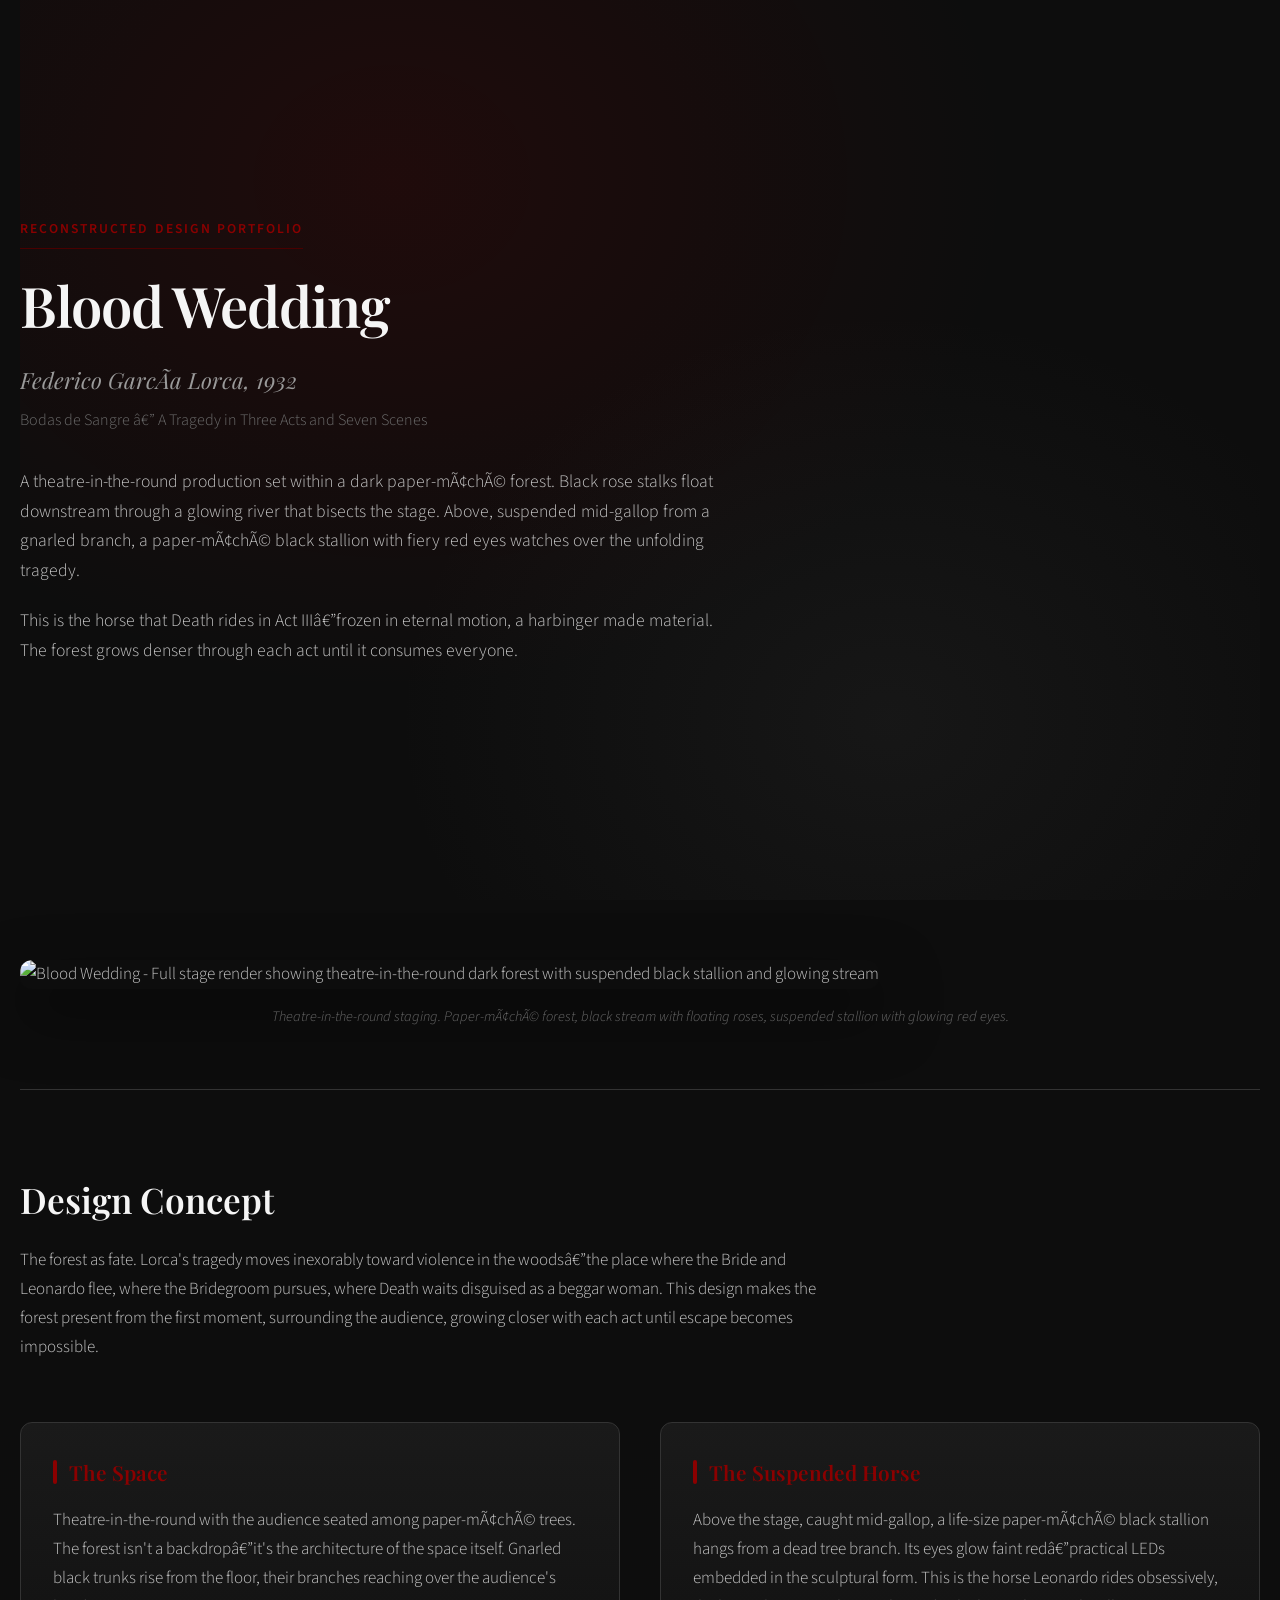
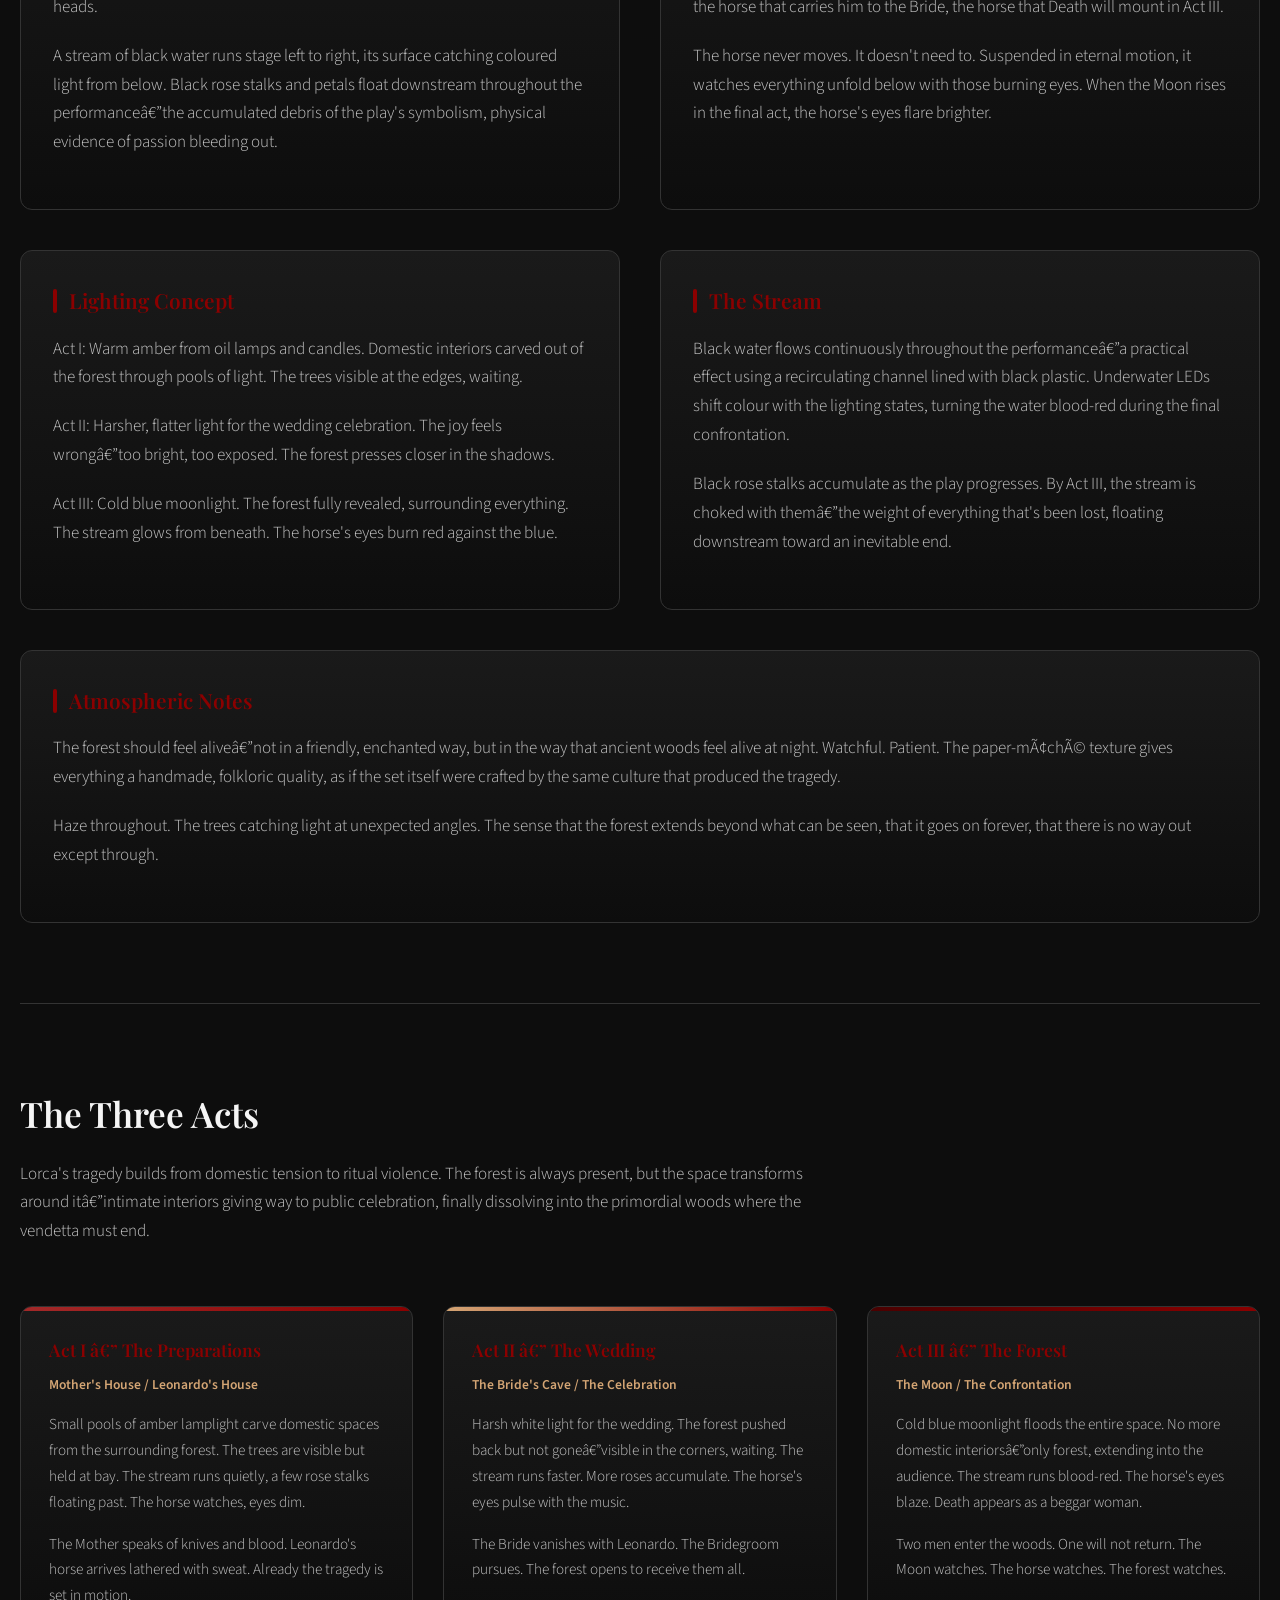
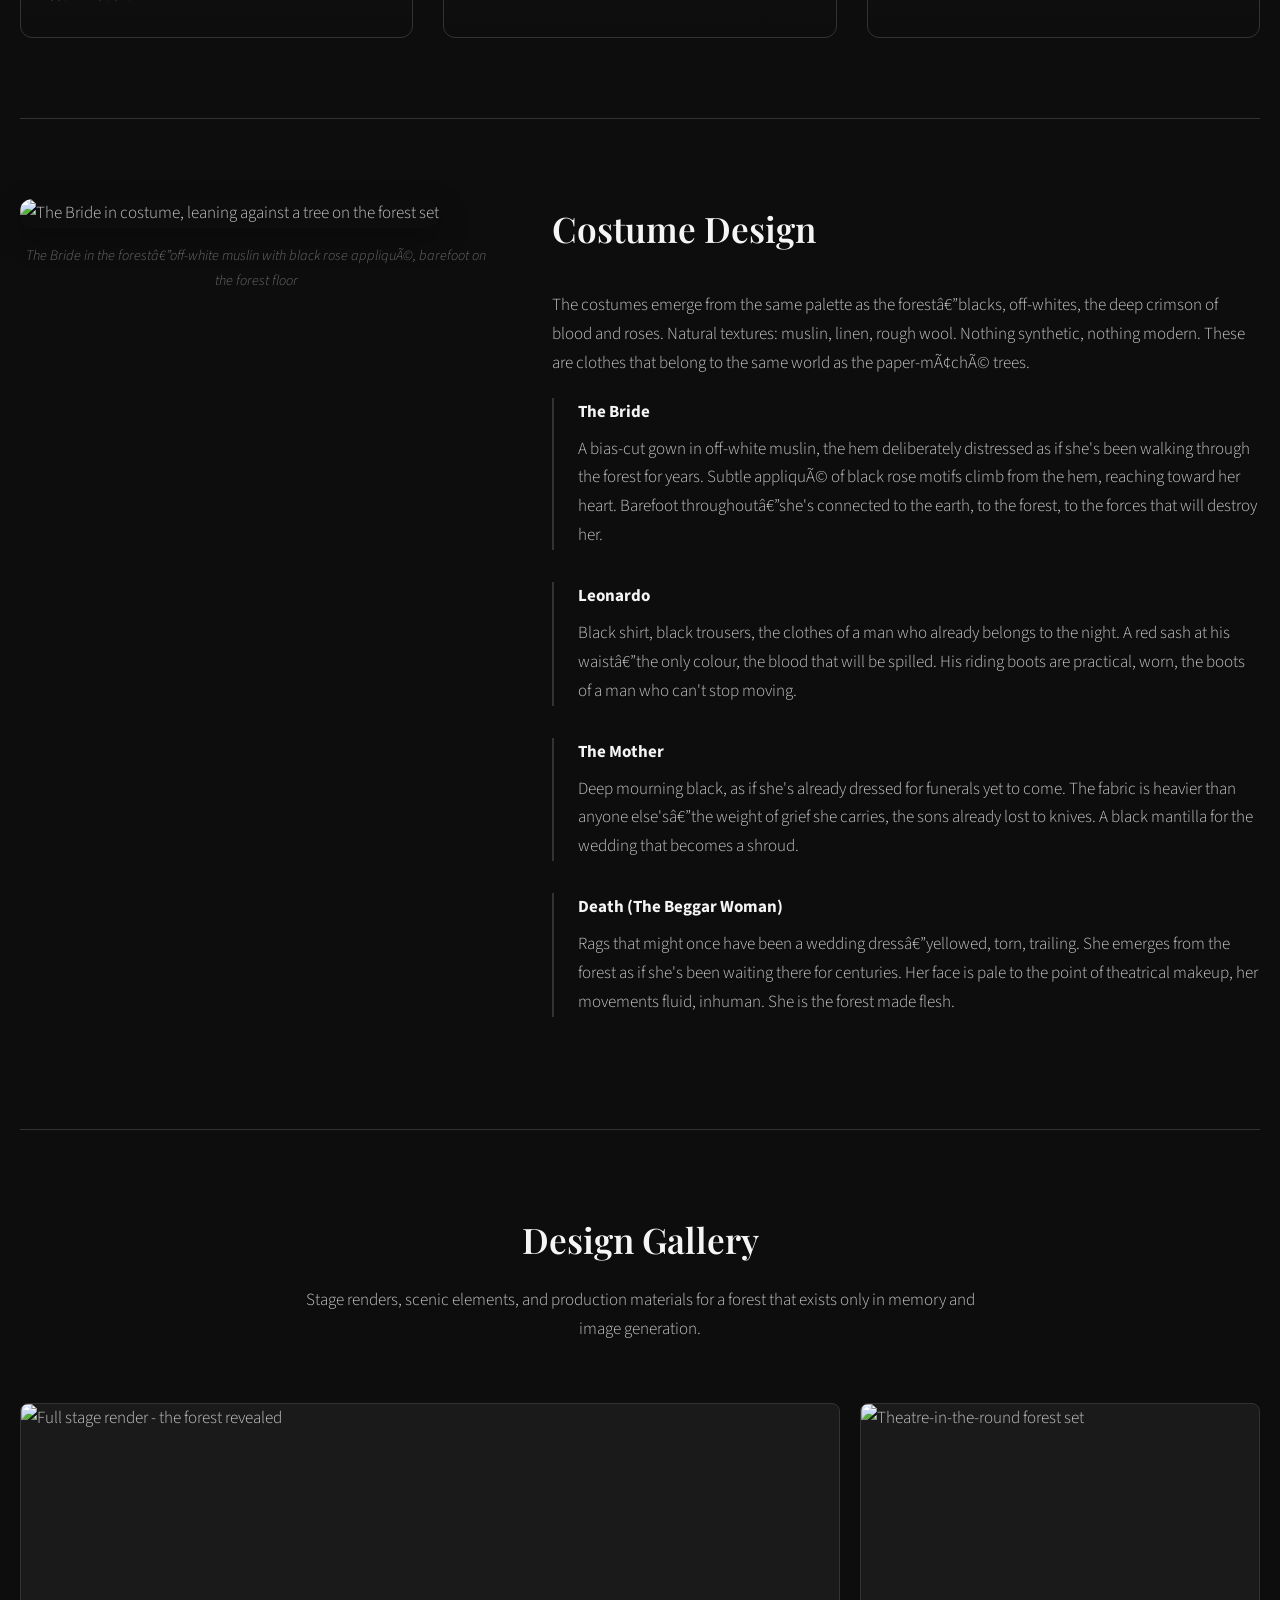
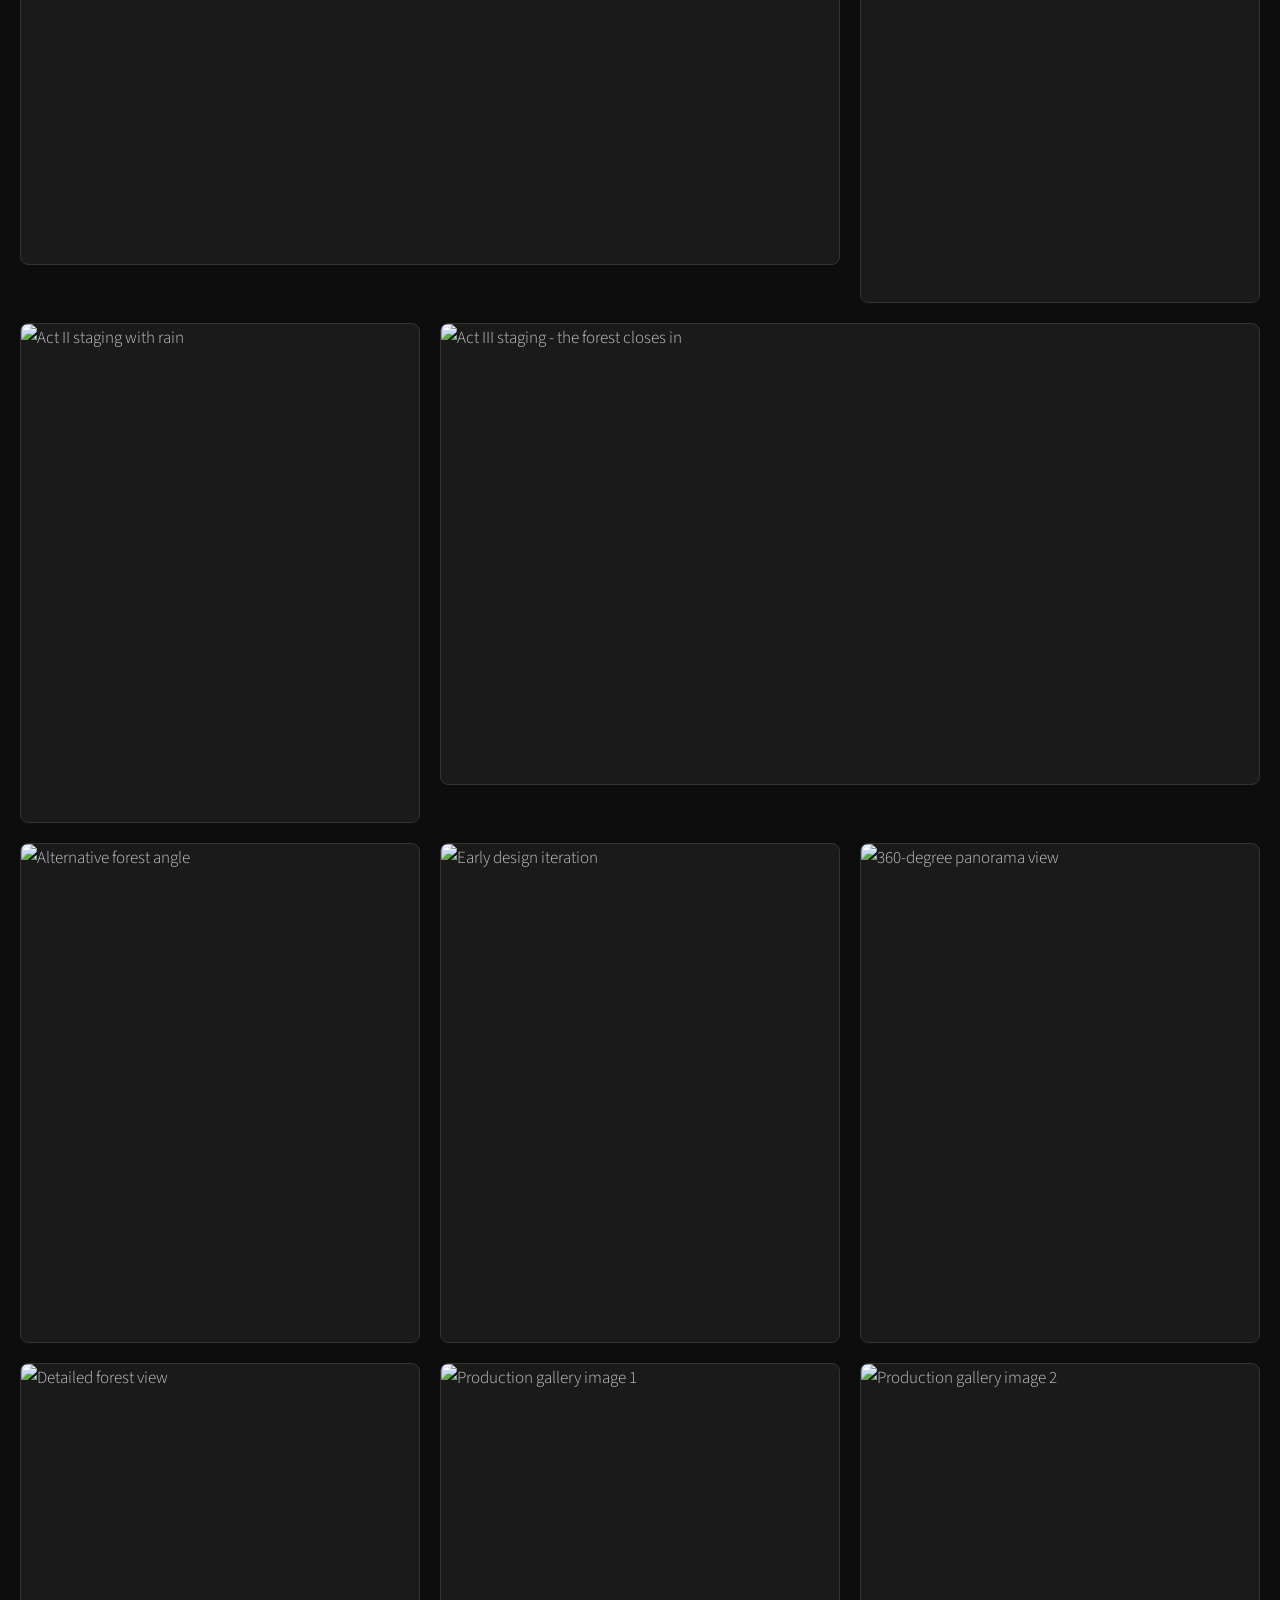
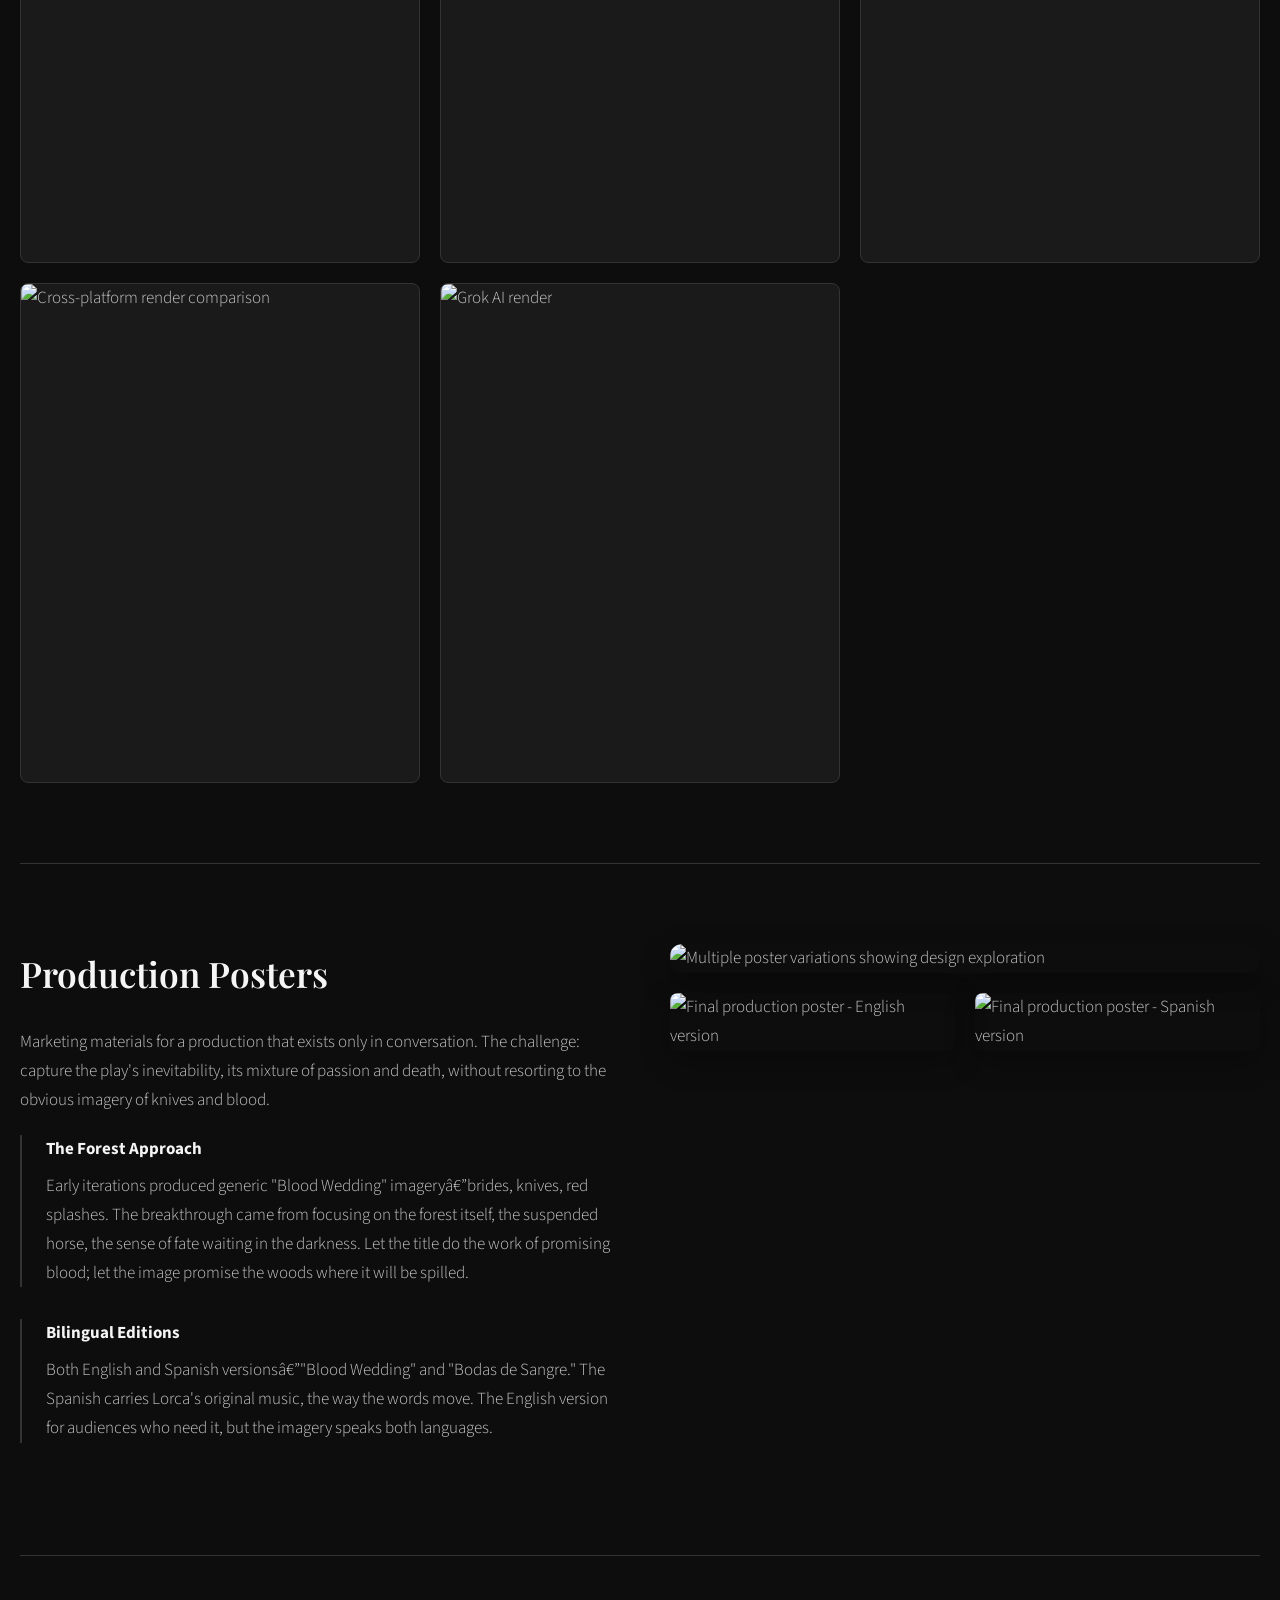
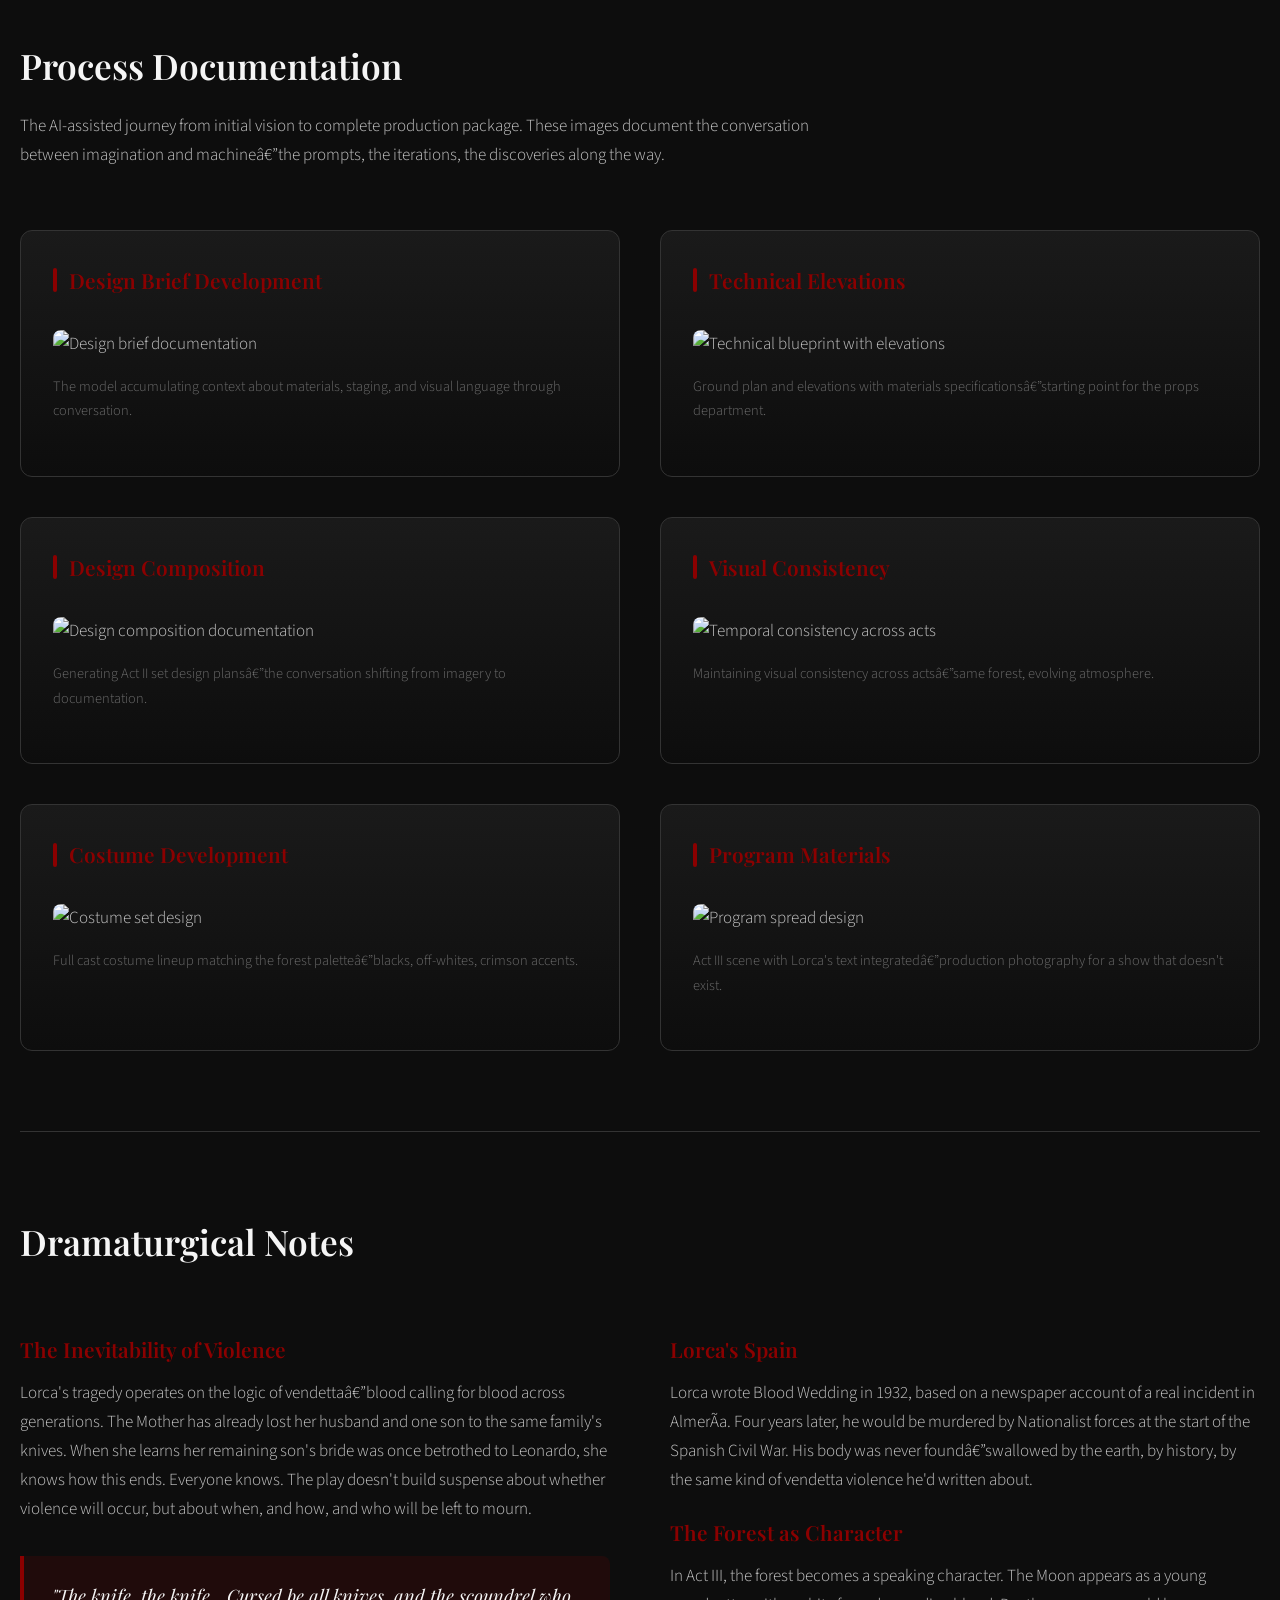
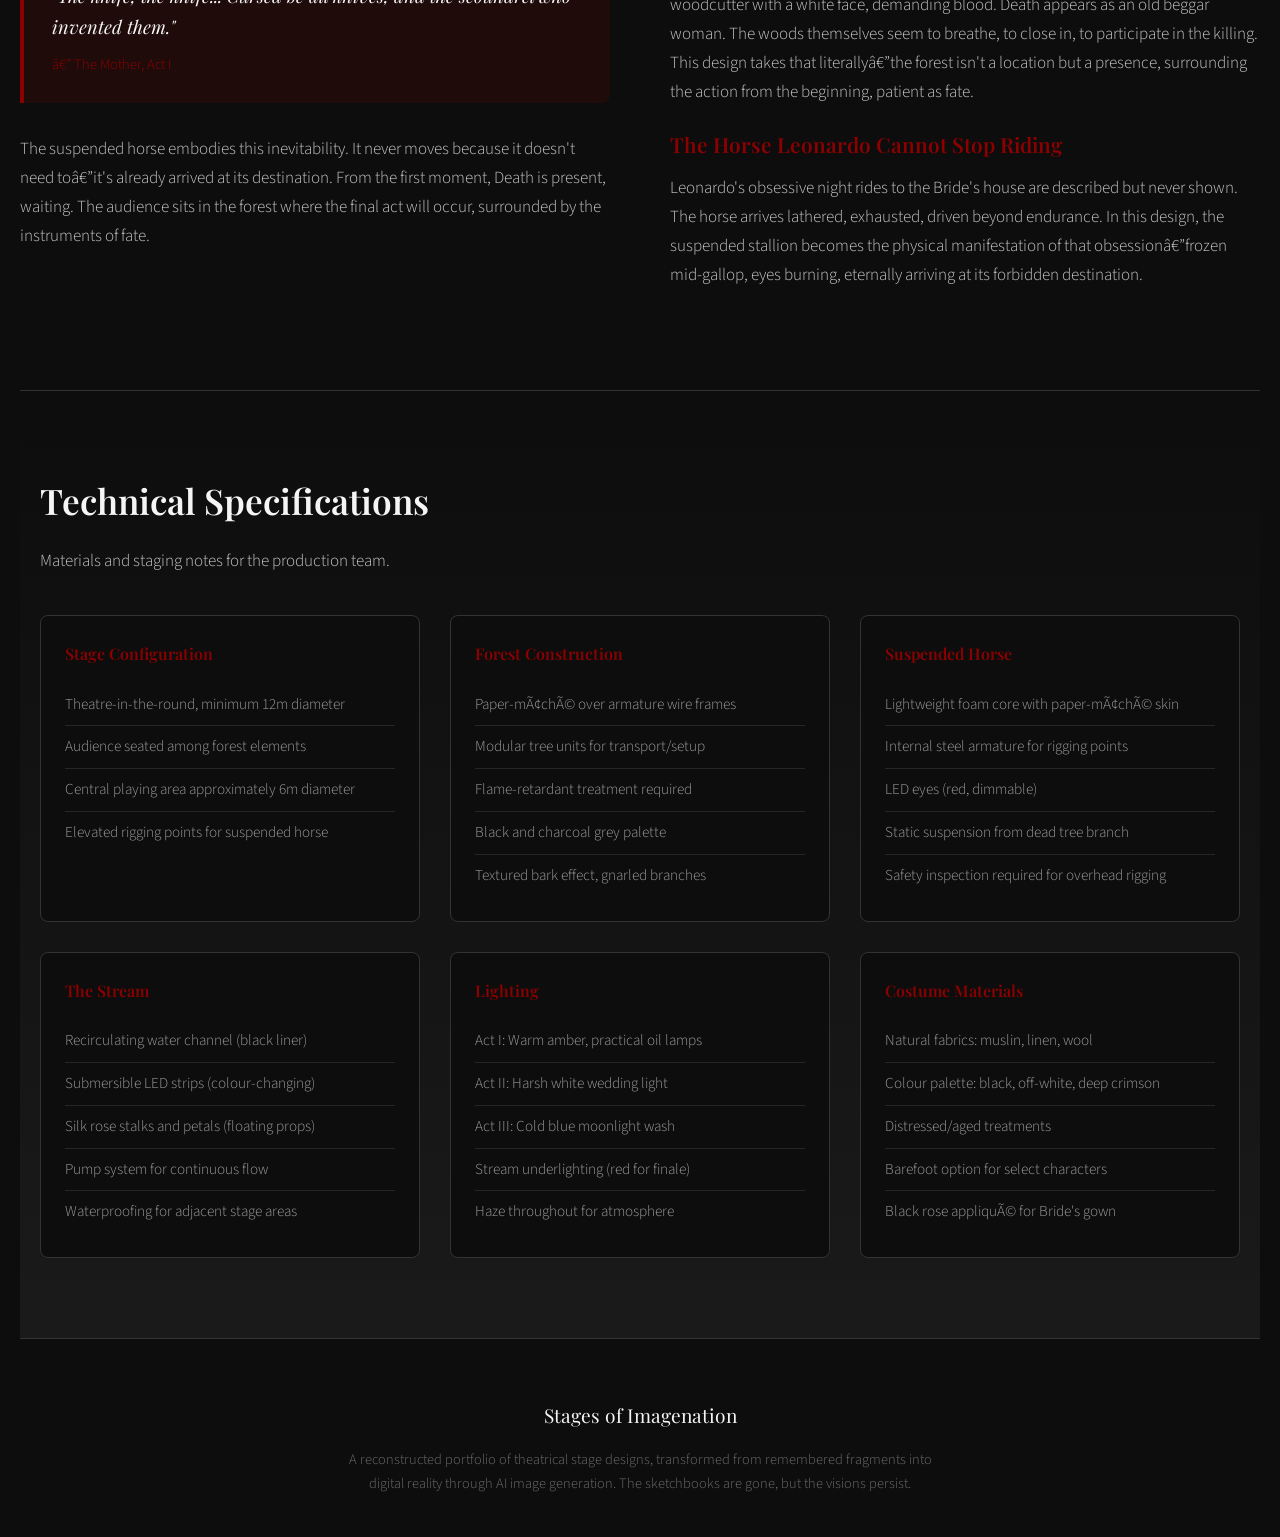
==== 3-ai-post-Image-gen-BW-creative-project.html @ 56cb9bb7 "Add files via upload" ====
<!DOCTYPE html>
<html lang="en-AU">
<head>
    <meta charset="UTF-8">
    <meta name="viewport" content="width=device-width, initial-scale=1.0">
    <title>Blood Wedding | Stage Design Concept</title>
    <meta name="description" content="A reconstructed stage design for Federico GarcÃ­a Lorca's Blood Wedding. A theatre-in-the-round production set in a dark paper-mÃ¢chÃ© forest with a suspended black stallion and glowing stream.">
    <link rel="preconnect" href="https://fonts.googleapis.com">
    <link rel="preconnect" href="https://fonts.gstatic.com" crossorigin>
    <link href="https://fonts.googleapis.com/css2?family=Playfair+Display:ital,wght@0,400;0,600;0,700;1,400&family=Source+Sans+Pro:wght@300;400;600&display=swap" rel="stylesheet">
    <style>
        :root {
            --charcoal-900: #0d0d0d;
            --charcoal-800: #1a1a1a;
            --charcoal-700: #262626;
            --charcoal-600: #333333;
            --stone-grey: #6b6b6b;
            --ash-grey: #9a9a9a;
            --dust-grey: #c4c4c4;
            --ink-white: #f5f5f5;
            --blood-soft: #8b0000;
            --blood-bright: #a32929;
            --blood-deep: #4a0000;
            --ember-gold: #d4a574;
            --blood-glow: rgba(139, 0, 0, 0.15);
            --shadow-deep: 0 25px 60px rgba(0,0,0,.5);
            --shadow-soft: 0 10px 30px rgba(0,0,0,.3);
            --radius-lg: 12px;
            --radius-md: 8px;
            --font-display: 'Playfair Display', Georgia, serif;
            --font-body: 'Source Sans Pro', 'Segoe UI', sans-serif;
        }

        * {
            margin: 0;
            padding: 0;
            box-sizing: border-box;
        }

        body {
            font-family: var(--font-body);
            font-weight: 300;
            font-size: 17px;
            line-height: 1.7;
            color: var(--dust-grey);
            background: var(--charcoal-900);
            min-height: 100vh;
            -webkit-font-smoothing: antialiased;
        }

        /* Typography */
        h1, h2, h3, h4 {
            font-family: var(--font-display);
            font-weight: 600;
            color: var(--ink-white);
        }

        h1 {
            font-size: clamp(2.2rem, 5vw, 3.5rem);
            line-height: 1.15;
            letter-spacing: -0.02em;
        }

        h2 {
            font-size: clamp(1.6rem, 3vw, 2.2rem);
            margin-bottom: 1rem;
        }

        h3 {
            font-size: 1.3rem;
            margin-bottom: 0.75rem;
            color: var(--blood-soft);
        }

        p {
            margin-bottom: 1.25rem;
        }

        /* Layout */
        .page-wrapper {
            max-width: 1400px;
            margin: 0 auto;
            padding: 0 20px;
        }

        /* Hero Section */
        .hero {
            min-height: 100vh;
            display: flex;
            flex-direction: column;
            justify-content: center;
            padding: 80px 0;
            position: relative;
            overflow: hidden;
        }

        .hero::before {
            content: '';
            position: absolute;
            top: 0;
            left: 0;
            right: 0;
            bottom: 0;
            background: radial-gradient(ellipse at 30% 20%, var(--blood-glow) 0%, transparent 50%),
                        radial-gradient(ellipse at 70% 80%, rgba(107, 107, 107, 0.1) 0%, transparent 40%);
            pointer-events: none;
        }

        .hero-content {
            position: relative;
            z-index: 1;
            max-width: 900px;
        }

        .production-tag {
            display: inline-block;
            font-size: 0.85rem;
            font-weight: 600;
            letter-spacing: 0.15em;
            text-transform: uppercase;
            color: var(--blood-soft);
            margin-bottom: 1.5rem;
            padding-bottom: 0.5rem;
            border-bottom: 1px solid var(--blood-deep);
        }

        .hero-title {
            margin-bottom: 1.5rem;
        }

        .hero-subtitle {
            font-family: var(--font-display);
            font-style: italic;
            font-size: 1.4rem;
            color: var(--ash-grey);
            margin-bottom: 0.5rem;
        }

        .hero-translation {
            font-size: 1rem;
            color: var(--stone-grey);
            margin-bottom: 2rem;
        }

        .hero-description {
            font-size: 1.1rem;
            max-width: 700px;
            color: var(--dust-grey);
        }

        /* Featured Image */
        .featured-image {
            margin: 60px 0;
            position: relative;
        }

        .featured-image img {
            width: 100%;
            height: auto;
            border-radius: var(--radius-lg);
            box-shadow: var(--shadow-deep);
        }

        .featured-image figcaption {
            margin-top: 1rem;
            font-size: 0.9rem;
            color: var(--stone-grey);
            font-style: italic;
            text-align: center;
        }

        /* Design Concept Section */
        .design-concept {
            padding: 80px 0;
            border-top: 1px solid var(--charcoal-600);
        }

        .concept-header {
            max-width: 800px;
            margin-bottom: 60px;
        }

        .concept-grid {
            display: grid;
            grid-template-columns: 1fr 1fr;
            gap: 40px;
        }

        .concept-block {
            background: linear-gradient(180deg, var(--charcoal-800) 0%, var(--charcoal-900) 100%);
            border: 1px solid var(--charcoal-600);
            border-radius: var(--radius-lg);
            padding: 32px;
            transition: transform 0.3s ease, box-shadow 0.3s ease;
        }

        .concept-block:hover {
            transform: translateY(-4px);
            box-shadow: var(--shadow-soft);
        }

        .concept-block.full-width {
            grid-column: 1 / -1;
        }

        .concept-block h3 {
            display: flex;
            align-items: center;
            gap: 12px;
            margin-bottom: 1rem;
        }

        .concept-block h3::before {
            content: '';
            width: 4px;
            height: 24px;
            background: var(--blood-soft);
            border-radius: 2px;
        }

        /* Acts Section */
        .acts-section {
            padding: 80px 0;
            border-top: 1px solid var(--charcoal-600);
        }

        .acts-grid {
            display: grid;
            grid-template-columns: repeat(3, 1fr);
            gap: 30px;
            margin-top: 40px;
        }

        .act-card {
            background: linear-gradient(180deg, var(--charcoal-800) 0%, var(--charcoal-900) 100%);
            border: 1px solid var(--charcoal-600);
            border-radius: var(--radius-lg);
            padding: 28px;
            position: relative;
            overflow: hidden;
        }

        .act-card::before {
            content: '';
            position: absolute;
            top: 0;
            left: 0;
            right: 0;
            height: 4px;
        }

        .act-card.act-one::before {
            background: linear-gradient(90deg, var(--blood-bright) 0%, var(--blood-soft) 100%);
        }

        .act-card.act-two::before {
            background: linear-gradient(90deg, var(--ember-gold) 0%, var(--blood-soft) 100%);
        }

        .act-card.act-three::before {
            background: linear-gradient(90deg, var(--blood-deep) 0%, var(--blood-soft) 100%);
        }

        .act-card h3 {
            font-size: 1.1rem;
            margin-bottom: 0.5rem;
        }

        .act-card .act-subtitle {
            font-size: 0.85rem;
            color: var(--ember-gold);
            margin-bottom: 1rem;
            font-weight: 600;
        }

        .act-card p {
            font-size: 0.95rem;
            margin-bottom: 1rem;
        }

        .act-card p:last-child {
            margin-bottom: 0;
        }

        /* Character Section */
        .character-section {
            padding: 80px 0;
            border-top: 1px solid var(--charcoal-600);
        }

        .character-grid {
            display: grid;
            grid-template-columns: 1fr 1.5fr;
            gap: 60px;
            align-items: start;
        }

        .character-visual {
            position: sticky;
            top: 40px;
        }

        .character-visual img {
            width: 100%;
            height: auto;
            border-radius: var(--radius-lg);
            box-shadow: var(--shadow-deep);
        }

        .character-visual figcaption {
            margin-top: 1rem;
            font-size: 0.9rem;
            color: var(--stone-grey);
            font-style: italic;
            text-align: center;
        }

        .character-description h2 {
            margin-bottom: 2rem;
        }

        .character-detail {
            margin-bottom: 2rem;
            padding-left: 1.5rem;
            border-left: 2px solid var(--charcoal-600);
        }

        .character-detail strong {
            color: var(--ink-white);
            display: block;
            margin-bottom: 0.5rem;
        }

        /* Gallery Section */
        .gallery-section {
            padding: 80px 0;
            border-top: 1px solid var(--charcoal-600);
        }

        .gallery-header {
            text-align: center;
            max-width: 700px;
            margin: 0 auto 60px;
        }

        .gallery-grid {
            display: grid;
            grid-template-columns: repeat(3, 1fr);
            gap: 20px;
        }

        .gallery-item {
            position: relative;
            overflow: hidden;
            border-radius: var(--radius-md);
            aspect-ratio: 4/5;
            background: var(--charcoal-800);
            border: 1px solid var(--charcoal-600);
        }

        .gallery-item img {
            width: 100%;
            height: 100%;
            object-fit: cover;
            transition: transform 0.4s ease;
        }

        .gallery-item:hover img {
            transform: scale(1.05);
        }

        .gallery-item.wide {
            grid-column: span 2;
            aspect-ratio: 16/9;
        }

        .gallery-item.tall {
            grid-row: span 2;
            aspect-ratio: auto;
        }

        .gallery-item figcaption {
            position: absolute;
            bottom: 0;
            left: 0;
            right: 0;
            padding: 20px;
            background: linear-gradient(transparent, rgba(0,0,0,0.8));
            color: var(--dust-grey);
            font-size: 0.85rem;
            transform: translateY(100%);
            transition: transform 0.3s ease;
        }

        .gallery-item:hover figcaption {
            transform: translateY(0);
        }

        /* Poster Section */
        .poster-section {
            padding: 80px 0;
            border-top: 1px solid var(--charcoal-600);
        }

        .poster-content {
            display: grid;
            grid-template-columns: 1fr 1fr;
            gap: 60px;
            align-items: start;
        }

        .poster-commentary {
            position: sticky;
            top: 40px;
        }

        .poster-commentary h2 {
            margin-bottom: 1.5rem;
        }

        .poster-grid {
            display: grid;
            grid-template-columns: repeat(2, 1fr);
            gap: 20px;
        }

        .poster-item {
            border-radius: var(--radius-md);
            overflow: hidden;
            box-shadow: var(--shadow-soft);
            transition: transform 0.3s ease;
        }

        .poster-item:hover {
            transform: translateY(-8px);
        }

        .poster-item img {
            width: 100%;
            height: auto;
            display: block;
        }

        /* Dramaturgy Section */
        .dramaturgy-section {
            padding: 80px 0;
            border-top: 1px solid var(--charcoal-600);
        }

        .dramaturgy-content {
            display: grid;
            grid-template-columns: 1fr 1fr;
            gap: 60px;
        }

        .quote-block {
            background: var(--blood-glow);
            border-left: 4px solid var(--blood-soft);
            padding: 24px 28px;
            margin: 2rem 0;
            border-radius: 0 var(--radius-md) var(--radius-md) 0;
        }

        .quote-block p {
            font-family: var(--font-display);
            font-style: italic;
            font-size: 1.15rem;
            color: var(--ink-white);
            margin-bottom: 0.5rem;
        }

        .quote-block cite {
            font-size: 0.9rem;
            color: var(--blood-soft);
            font-style: normal;
        }

        /* Technical Section */
        .technical-section {
            padding: 80px 0;
            border-top: 1px solid var(--charcoal-600);
            background: linear-gradient(180deg, var(--charcoal-900) 0%, var(--charcoal-800) 100%);
        }

        .tech-grid {
            display: grid;
            grid-template-columns: repeat(3, 1fr);
            gap: 30px;
            margin-top: 40px;
        }

        .tech-card {
            background: var(--charcoal-900);
            border: 1px solid var(--charcoal-600);
            border-radius: var(--radius-md);
            padding: 24px;
        }

        .tech-card h4 {
            font-size: 1rem;
            margin-bottom: 1rem;
            color: var(--blood-soft);
        }

        .tech-list {
            list-style: none;
        }

        .tech-list li {
            padding: 8px 0;
            border-bottom: 1px solid var(--charcoal-700);
            font-size: 0.95rem;
            color: var(--ash-grey);
        }

        .tech-list li:last-child {
            border-bottom: none;
        }

        /* Footer */
        .site-footer {
            padding: 60px 0 40px;
            border-top: 1px solid var(--charcoal-600);
            text-align: center;
        }

        .footer-title {
            font-family: var(--font-display);
            font-size: 1.2rem;
            color: var(--ink-white);
            margin-bottom: 1rem;
        }

        .footer-note {
            font-size: 0.9rem;
            color: var(--stone-grey);
            max-width: 600px;
            margin: 0 auto;
        }

        /* Responsive */
        @media (max-width: 1024px) {
            .concept-grid,
            .character-grid,
            .dramaturgy-content,
            .poster-content {
                grid-template-columns: 1fr;
            }

            .gallery-grid {
                grid-template-columns: repeat(2, 1fr);
            }

            .acts-grid {
                grid-template-columns: 1fr;
            }

            .tech-grid {
                grid-template-columns: 1fr 1fr;
            }

            .character-visual,
            .poster-commentary {
                position: relative;
                top: 0;
            }

            .poster-grid {
                grid-template-columns: repeat(2, 1fr);
                max-width: 500px;
                margin: 0 auto;
            }
        }

        @media (max-width: 768px) {
            .gallery-grid {
                grid-template-columns: 1fr;
            }

            .gallery-item.wide {
                grid-column: span 1;
            }

            .gallery-item.tall {
                grid-row: span 1;
                aspect-ratio: 4/5;
            }

            .tech-grid {
                grid-template-columns: 1fr;
            }

            .poster-grid {
                grid-template-columns: 1fr;
                max-width: 300px;
            }
        }
    </style>
</head>
<body>

<div class="page-wrapper">

    <!-- Hero Section -->
    <header class="hero">
        <div class="hero-content">
            <span class="production-tag">Reconstructed Design Portfolio</span>
            <h1 class="hero-title">Blood Wedding</h1>
            <p class="hero-subtitle">Federico GarcÃ­a Lorca, 1932</p>
            <p class="hero-translation">Bodas de Sangre â€” A Tragedy in Three Acts and Seven Scenes</p>
            <div class="hero-description">
                <p>A theatre-in-the-round production set within a dark paper-mÃ¢chÃ© forest. Black rose stalks float downstream through a glowing river that bisects the stage. Above, suspended mid-gallop from a gnarled branch, a paper-mÃ¢chÃ© black stallion with fiery red eyes watches over the unfolding tragedy.</p>
                <p>This is the horse that Death rides in Act IIIâ€”frozen in eternal motion, a harbinger made material. The forest grows denser through each act until it consumes everyone.</p>
            </div>
        </div>
    </header>

    <!-- Featured Image -->
    <figure class="featured-image">
        <img src="assets/BWhero.png" alt="Blood Wedding - Full stage render showing theatre-in-the-round dark forest with suspended black stallion and glowing stream">
        <figcaption>Theatre-in-the-round staging. Paper-mÃ¢chÃ© forest, black stream with floating roses, suspended stallion with glowing red eyes.</figcaption>
    </figure>

    <!-- Design Concept Section -->
    <section class="design-concept">
        <div class="concept-header">
            <h2>Design Concept</h2>
            <p>The forest as fate. Lorca's tragedy moves inexorably toward violence in the woodsâ€”the place where the Bride and Leonardo flee, where the Bridegroom pursues, where Death waits disguised as a beggar woman. This design makes the forest present from the first moment, surrounding the audience, growing closer with each act until escape becomes impossible.</p>
        </div>

        <div class="concept-grid">
            <div class="concept-block">
                <h3>The Space</h3>
                <p>Theatre-in-the-round with the audience seated among paper-mÃ¢chÃ© trees. The forest isn't a backdropâ€”it's the architecture of the space itself. Gnarled black trunks rise from the floor, their branches reaching over the audience's heads.</p>
                <p>A stream of black water runs stage left to right, its surface catching coloured light from below. Black rose stalks and petals float downstream throughout the performanceâ€”the accumulated debris of the play's symbolism, physical evidence of passion bleeding out.</p>
            </div>

            <div class="concept-block">
                <h3>The Suspended Horse</h3>
                <p>Above the stage, caught mid-gallop, a life-size paper-mÃ¢chÃ© black stallion hangs from a dead tree branch. Its eyes glow faint redâ€”practical LEDs embedded in the sculptural form. This is the horse Leonardo rides obsessively, the horse that carries him to the Bride, the horse that Death will mount in Act III.</p>
                <p>The horse never moves. It doesn't need to. Suspended in eternal motion, it watches everything unfold below with those burning eyes. When the Moon rises in the final act, the horse's eyes flare brighter.</p>
            </div>

            <div class="concept-block">
                <h3>Lighting Concept</h3>
                <p>Act I: Warm amber from oil lamps and candles. Domestic interiors carved out of the forest through pools of light. The trees visible at the edges, waiting.</p>
                <p>Act II: Harsher, flatter light for the wedding celebration. The joy feels wrongâ€”too bright, too exposed. The forest presses closer in the shadows.</p>
                <p>Act III: Cold blue moonlight. The forest fully revealed, surrounding everything. The stream glows from beneath. The horse's eyes burn red against the blue.</p>
            </div>

            <div class="concept-block">
                <h3>The Stream</h3>
                <p>Black water flows continuously throughout the performanceâ€”a practical effect using a recirculating channel lined with black plastic. Underwater LEDs shift colour with the lighting states, turning the water blood-red during the final confrontation.</p>
                <p>Black rose stalks accumulate as the play progresses. By Act III, the stream is choked with themâ€”the weight of everything that's been lost, floating downstream toward an inevitable end.</p>
            </div>

            <div class="concept-block full-width">
                <h3>Atmospheric Notes</h3>
                <p>The forest should feel aliveâ€”not in a friendly, enchanted way, but in the way that ancient woods feel alive at night. Watchful. Patient. The paper-mÃ¢chÃ© texture gives everything a handmade, folkloric quality, as if the set itself were crafted by the same culture that produced the tragedy.</p>
                <p>Haze throughout. The trees catching light at unexpected angles. The sense that the forest extends beyond what can be seen, that it goes on forever, that there is no way out except through.</p>
            </div>
        </div>
    </section>

    <!-- Acts Section -->
    <section class="acts-section">
        <div class="concept-header">
            <h2>The Three Acts</h2>
            <p>Lorca's tragedy builds from domestic tension to ritual violence. The forest is always present, but the space transforms around itâ€”intimate interiors giving way to public celebration, finally dissolving into the primordial woods where the vendetta must end.</p>
        </div>

        <div class="acts-grid">
            <div class="act-card act-one">
                <h3>Act I â€” The Preparations</h3>
                <p class="act-subtitle">Mother's House / Leonardo's House</p>
                <p>Small pools of amber lamplight carve domestic spaces from the surrounding forest. The trees are visible but held at bay. The stream runs quietly, a few rose stalks floating past. The horse watches, eyes dim.</p>
                <p>The Mother speaks of knives and blood. Leonardo's horse arrives lathered with sweat. Already the tragedy is set in motion.</p>
            </div>

            <div class="act-card act-two">
                <h3>Act II â€” The Wedding</h3>
                <p class="act-subtitle">The Bride's Cave / The Celebration</p>
                <p>Harsh white light for the wedding. The forest pushed back but not goneâ€”visible in the corners, waiting. The stream runs faster. More roses accumulate. The horse's eyes pulse with the music.</p>
                <p>The Bride vanishes with Leonardo. The Bridegroom pursues. The forest opens to receive them all.</p>
            </div>

            <div class="act-card act-three">
                <h3>Act III â€” The Forest</h3>
                <p class="act-subtitle">The Moon / The Confrontation</p>
                <p>Cold blue moonlight floods the entire space. No more domestic interiorsâ€”only forest, extending into the audience. The stream runs blood-red. The horse's eyes blaze. Death appears as a beggar woman.</p>
                <p>Two men enter the woods. One will not return. The Moon watches. The horse watches. The forest watches.</p>
            </div>
        </div>
    </section>

    <!-- Character/Costume Section -->
    <section class="character-section">
        <div class="character-grid">
            <div class="character-visual">
                <figure>
                    <img src="assets/BwBride1.png" alt="The Bride in costume, leaning against a tree on the forest set" style="width: 100%; border-radius: var(--radius-lg); box-shadow: var(--shadow-soft);">
                    <figcaption>The Bride in the forestâ€”off-white muslin with black rose appliquÃ©, barefoot on the forest floor</figcaption>
                </figure>
            </div>
            <div class="character-description">
                <h2>Costume Design</h2>
                <p>The costumes emerge from the same palette as the forestâ€”blacks, off-whites, the deep crimson of blood and roses. Natural textures: muslin, linen, rough wool. Nothing synthetic, nothing modern. These are clothes that belong to the same world as the paper-mÃ¢chÃ© trees.</p>

                <div class="character-detail">
                    <strong>The Bride</strong>
                    <p>A bias-cut gown in off-white muslin, the hem deliberately distressed as if she's been walking through the forest for years. Subtle appliquÃ© of black rose motifs climb from the hem, reaching toward her heart. Barefoot throughoutâ€”she's connected to the earth, to the forest, to the forces that will destroy her.</p>
                </div>

                <div class="character-detail">
                    <strong>Leonardo</strong>
                    <p>Black shirt, black trousers, the clothes of a man who already belongs to the night. A red sash at his waistâ€”the only colour, the blood that will be spilled. His riding boots are practical, worn, the boots of a man who can't stop moving.</p>
                </div>

                <div class="character-detail">
                    <strong>The Mother</strong>
                    <p>Deep mourning black, as if she's already dressed for funerals yet to come. The fabric is heavier than anyone else'sâ€”the weight of grief she carries, the sons already lost to knives. A black mantilla for the wedding that becomes a shroud.</p>
                </div>

                <div class="character-detail">
                    <strong>Death (The Beggar Woman)</strong>
                    <p>Rags that might once have been a wedding dressâ€”yellowed, torn, trailing. She emerges from the forest as if she's been waiting there for centuries. Her face is pale to the point of theatrical makeup, her movements fluid, inhuman. She is the forest made flesh.</p>
                </div>
            </div>
        </div>
    </section>

    <!-- Gallery Section -->
    <section class="gallery-section">
        <div class="gallery-header">
            <h2>Design Gallery</h2>
            <p>Stage renders, scenic elements, and production materials for a forest that exists only in memory and image generation.</p>
        </div>

        <div class="gallery-grid">
            <figure class="gallery-item wide">
                <img src="assets/BW5.png" alt="Full stage render - the forest revealed">
                <figcaption>The final visionâ€”theatre-in-the-round forest with suspended horse</figcaption>
            </figure>
            <figure class="gallery-item">
                <img src="assets/BW4.png" alt="Theatre-in-the-round forest set">
                <figcaption>First prompt iterationâ€”the forest takes shape</figcaption>
            </figure>
            <figure class="gallery-item">
                <img src="assets/BW6.png" alt="Act II staging with rain">
                <figcaption>Act II transformationâ€”vines enveloping the horse</figcaption>
            </figure>
            <figure class="gallery-item wide">
                <img src="assets/BW11.png" alt="Act III staging - the forest closes in">
                <figcaption>Act IIIâ€”the forest fully revealed, consuming everything</figcaption>
            </figure>
            <figure class="gallery-item">
                <img src="assets/BW1.png" alt="Alternative forest angle">
                <figcaption>The vision realisedâ€”forest, stream, suspended horse</figcaption>
            </figure>
            <figure class="gallery-item">
                <img src="assets/BW2.png" alt="Early design iteration">
                <figcaption>Early prompt explorationâ€”finding the atmosphere</figcaption>
            </figure>
            <figure class="gallery-item">
                <img src="assets/BW3.png" alt="360-degree panorama view">
                <figcaption>360-degree panoramaâ€”the forest surrounds</figcaption>
            </figure>
            <figure class="gallery-item">
                <img src="assets/BW7.png" alt="Detailed forest view">
                <figcaption>Paper-mÃ¢chÃ© textureâ€”handmade, folkloric</figcaption>
            </figure>
            <figure class="gallery-item">
                <img src="assets/BWgal1.jpg" alt="Production gallery image 1">
                <figcaption>Production renderâ€”atmospheric haze through trees</figcaption>
            </figure>
            <figure class="gallery-item">
                <img src="assets/BWgal2.jpg" alt="Production gallery image 2">
                <figcaption>The stream detailâ€”roses floating downstream</figcaption>
            </figure>
            <figure class="gallery-item">
                <img src="assets/bw10.jpg" alt="Cross-platform render comparison">
                <figcaption>Cross-platform iterationâ€”refining the vision</figcaption>
            </figure>
            <figure class="gallery-item">
                <img src="assets/BWherogrok.png" alt="Grok AI render">
                <figcaption>Grok interpretationâ€”different AI, same vision</figcaption>
            </figure>
        </div>
    </section>

    <!-- Poster Section -->
    <section class="poster-section">
        <div class="poster-content">
            <div class="poster-commentary">
                <h2>Production Posters</h2>
                <p>Marketing materials for a production that exists only in conversation. The challenge: capture the play's inevitability, its mixture of passion and death, without resorting to the obvious imagery of knives and blood.</p>

                <div class="character-detail">
                    <strong>The Forest Approach</strong>
                    <p>Early iterations produced generic "Blood Wedding" imageryâ€”brides, knives, red splashes. The breakthrough came from focusing on the forest itself, the suspended horse, the sense of fate waiting in the darkness. Let the title do the work of promising blood; let the image promise the woods where it will be spilled.</p>
                </div>

                <div class="character-detail">
                    <strong>Bilingual Editions</strong>
                    <p>Both English and Spanish versionsâ€”"Blood Wedding" and "Bodas de Sangre." The Spanish carries Lorca's original music, the way the words move. The English version for audiences who need it, but the imagery speaks both languages.</p>
                </div>
            </div>
            <div class="poster-grid">
                <figure class="poster-item" style="grid-column: span 2;">
                    <img src="assets/bwPosters.png" alt="Multiple poster variations showing design exploration" style="width: 100%; height: auto; border-radius: var(--radius-lg); box-shadow: var(--shadow-deep);">
                </figure>
                <figure class="poster-item">
                    <img src="assets/bwposter.png" alt="Final production poster - English version">
                </figure>
                <figure class="poster-item">
                    <img src="assets/bwposter1.png" alt="Final production poster - Spanish version">
                </figure>
            </div>
        </div>
    </section>

    <!-- Technical Documentation Section -->
    <section class="design-concept" style="border-top: 1px solid var(--charcoal-600);">
        <div class="concept-header">
            <h2>Process Documentation</h2>
            <p>The AI-assisted journey from initial vision to complete production package. These images document the conversation between imagination and machineâ€”the prompts, the iterations, the discoveries along the way.</p>
        </div>

        <div class="concept-grid">
            <div class="concept-block">
                <h3>Design Brief Development</h3>
                <img src="assets/bwdesignbreif.png" alt="Design brief documentation" style="width: 100%; border-radius: var(--radius-md); margin-top: 16px;">
                <p style="margin-top: 16px; font-size: 0.9rem; color: var(--stone-grey);">The model accumulating context about materials, staging, and visual language through conversation.</p>
            </div>

            <div class="concept-block">
                <h3>Technical Elevations</h3>
                <img src="assets/bwElevation.png" alt="Technical blueprint with elevations" style="width: 100%; border-radius: var(--radius-md); margin-top: 16px;">
                <p style="margin-top: 16px; font-size: 0.9rem; color: var(--stone-grey);">Ground plan and elevations with materials specificationsâ€”starting point for the props department.</p>
            </div>

            <div class="concept-block">
                <h3>Design Composition</h3>
                <img src="assets/bwdesigncomp.png" alt="Design composition documentation" style="width: 100%; border-radius: var(--radius-md); margin-top: 16px;">
                <p style="margin-top: 16px; font-size: 0.9rem; color: var(--stone-grey);">Generating Act II set design plansâ€”the conversation shifting from imagery to documentation.</p>
            </div>

            <div class="concept-block">
                <h3>Visual Consistency</h3>
                <img src="assets/bwTempcon.png" alt="Temporal consistency across acts" style="width: 100%; border-radius: var(--radius-md); margin-top: 16px;">
                <p style="margin-top: 16px; font-size: 0.9rem; color: var(--stone-grey);">Maintaining visual consistency across actsâ€”same forest, evolving atmosphere.</p>
            </div>

            <div class="concept-block">
                <h3>Costume Development</h3>
                <img src="assets/bwcostumeset.png" alt="Costume set design" style="width: 100%; border-radius: var(--radius-md); margin-top: 16px;">
                <p style="margin-top: 16px; font-size: 0.9rem; color: var(--stone-grey);">Full cast costume lineup matching the forest paletteâ€”blacks, off-whites, crimson accents.</p>
            </div>

            <div class="concept-block">
                <h3>Program Materials</h3>
                <img src="assets/bwprogram.png" alt="Program spread design" style="width: 100%; border-radius: var(--radius-md); margin-top: 16px;">
                <p style="margin-top: 16px; font-size: 0.9rem; color: var(--stone-grey);">Act III scene with Lorca's text integratedâ€”production photography for a show that doesn't exist.</p>
            </div>
        </div>
    </section>

    <!-- Dramaturgy Section -->
    <section class="dramaturgy-section">
        <div class="concept-header">
            <h2>Dramaturgical Notes</h2>
        </div>

        <div class="dramaturgy-content">
            <div>
                <h3>The Inevitability of Violence</h3>
                <p>Lorca's tragedy operates on the logic of vendettaâ€”blood calling for blood across generations. The Mother has already lost her husband and one son to the same family's knives. When she learns her remaining son's bride was once betrothed to Leonardo, she knows how this ends. Everyone knows. The play doesn't build suspense about whether violence will occur, but about when, and how, and who will be left to mourn.</p>

                <div class="quote-block">
                    <p>"The knife, the knife... Cursed be all knives, and the scoundrel who invented them."</p>
                    <cite>â€” The Mother, Act I</cite>
                </div>

                <p>The suspended horse embodies this inevitability. It never moves because it doesn't need toâ€”it's already arrived at its destination. From the first moment, Death is present, waiting. The audience sits in the forest where the final act will occur, surrounded by the instruments of fate.</p>
            </div>

            <div>
                <h3>Lorca's Spain</h3>
                <p>Lorca wrote Blood Wedding in 1932, based on a newspaper account of a real incident in AlmerÃ­a. Four years later, he would be murdered by Nationalist forces at the start of the Spanish Civil War. His body was never foundâ€”swallowed by the earth, by history, by the same kind of vendetta violence he'd written about.</p>

                <h3>The Forest as Character</h3>
                <p>In Act III, the forest becomes a speaking character. The Moon appears as a young woodcutter with a white face, demanding blood. Death appears as an old beggar woman. The woods themselves seem to breathe, to close in, to participate in the killing. This design takes that literallyâ€”the forest isn't a location but a presence, surrounding the action from the beginning, patient as fate.</p>

                <h3>The Horse Leonardo Cannot Stop Riding</h3>
                <p>Leonardo's obsessive night rides to the Bride's house are described but never shown. The horse arrives lathered, exhausted, driven beyond endurance. In this design, the suspended stallion becomes the physical manifestation of that obsessionâ€”frozen mid-gallop, eyes burning, eternally arriving at its forbidden destination.</p>
            </div>
        </div>
    </section>

    <!-- Technical Section -->
    <section class="technical-section">
        <div class="page-wrapper">
            <h2>Technical Specifications</h2>
            <p>Materials and staging notes for the production team.</p>

            <div class="tech-grid">
                <div class="tech-card">
                    <h4>Stage Configuration</h4>
                    <ul class="tech-list">
                        <li>Theatre-in-the-round, minimum 12m diameter</li>
                        <li>Audience seated among forest elements</li>
                        <li>Central playing area approximately 6m diameter</li>
                        <li>Elevated rigging points for suspended horse</li>
                    </ul>
                </div>

                <div class="tech-card">
                    <h4>Forest Construction</h4>
                    <ul class="tech-list">
                        <li>Paper-mÃ¢chÃ© over armature wire frames</li>
                        <li>Modular tree units for transport/setup</li>
                        <li>Flame-retardant treatment required</li>
                        <li>Black and charcoal grey palette</li>
                        <li>Textured bark effect, gnarled branches</li>
                    </ul>
                </div>

                <div class="tech-card">
                    <h4>Suspended Horse</h4>
                    <ul class="tech-list">
                        <li>Lightweight foam core with paper-mÃ¢chÃ© skin</li>
                        <li>Internal steel armature for rigging points</li>
                        <li>LED eyes (red, dimmable)</li>
                        <li>Static suspension from dead tree branch</li>
                        <li>Safety inspection required for overhead rigging</li>
                    </ul>
                </div>

                <div class="tech-card">
                    <h4>The Stream</h4>
                    <ul class="tech-list">
                        <li>Recirculating water channel (black liner)</li>
                        <li>Submersible LED strips (colour-changing)</li>
                        <li>Silk rose stalks and petals (floating props)</li>
                        <li>Pump system for continuous flow</li>
                        <li>Waterproofing for adjacent stage areas</li>
                    </ul>
                </div>

                <div class="tech-card">
                    <h4>Lighting</h4>
                    <ul class="tech-list">
                        <li>Act I: Warm amber, practical oil lamps</li>
                        <li>Act II: Harsh white wedding light</li>
                        <li>Act III: Cold blue moonlight wash</li>
                        <li>Stream underlighting (red for finale)</li>
                        <li>Haze throughout for atmosphere</li>
                    </ul>
                </div>

                <div class="tech-card">
                    <h4>Costume Materials</h4>
                    <ul class="tech-list">
                        <li>Natural fabrics: muslin, linen, wool</li>
                        <li>Colour palette: black, off-white, deep crimson</li>
                        <li>Distressed/aged treatments</li>
                        <li>Barefoot option for select characters</li>
                        <li>Black rose appliquÃ© for Bride's gown</li>
                    </ul>
                </div>
            </div>
        </div>
    </section>

    <!-- Footer -->
    <footer class="site-footer">
        <p class="footer-title">Stages of Imagenation</p>
        <p class="footer-note">A reconstructed portfolio of theatrical stage designs, transformed from remembered fragments into digital reality through AI image generation. The sketchbooks are gone, but the visions persist.</p>
    </footer>

</div>

</body>
</html>
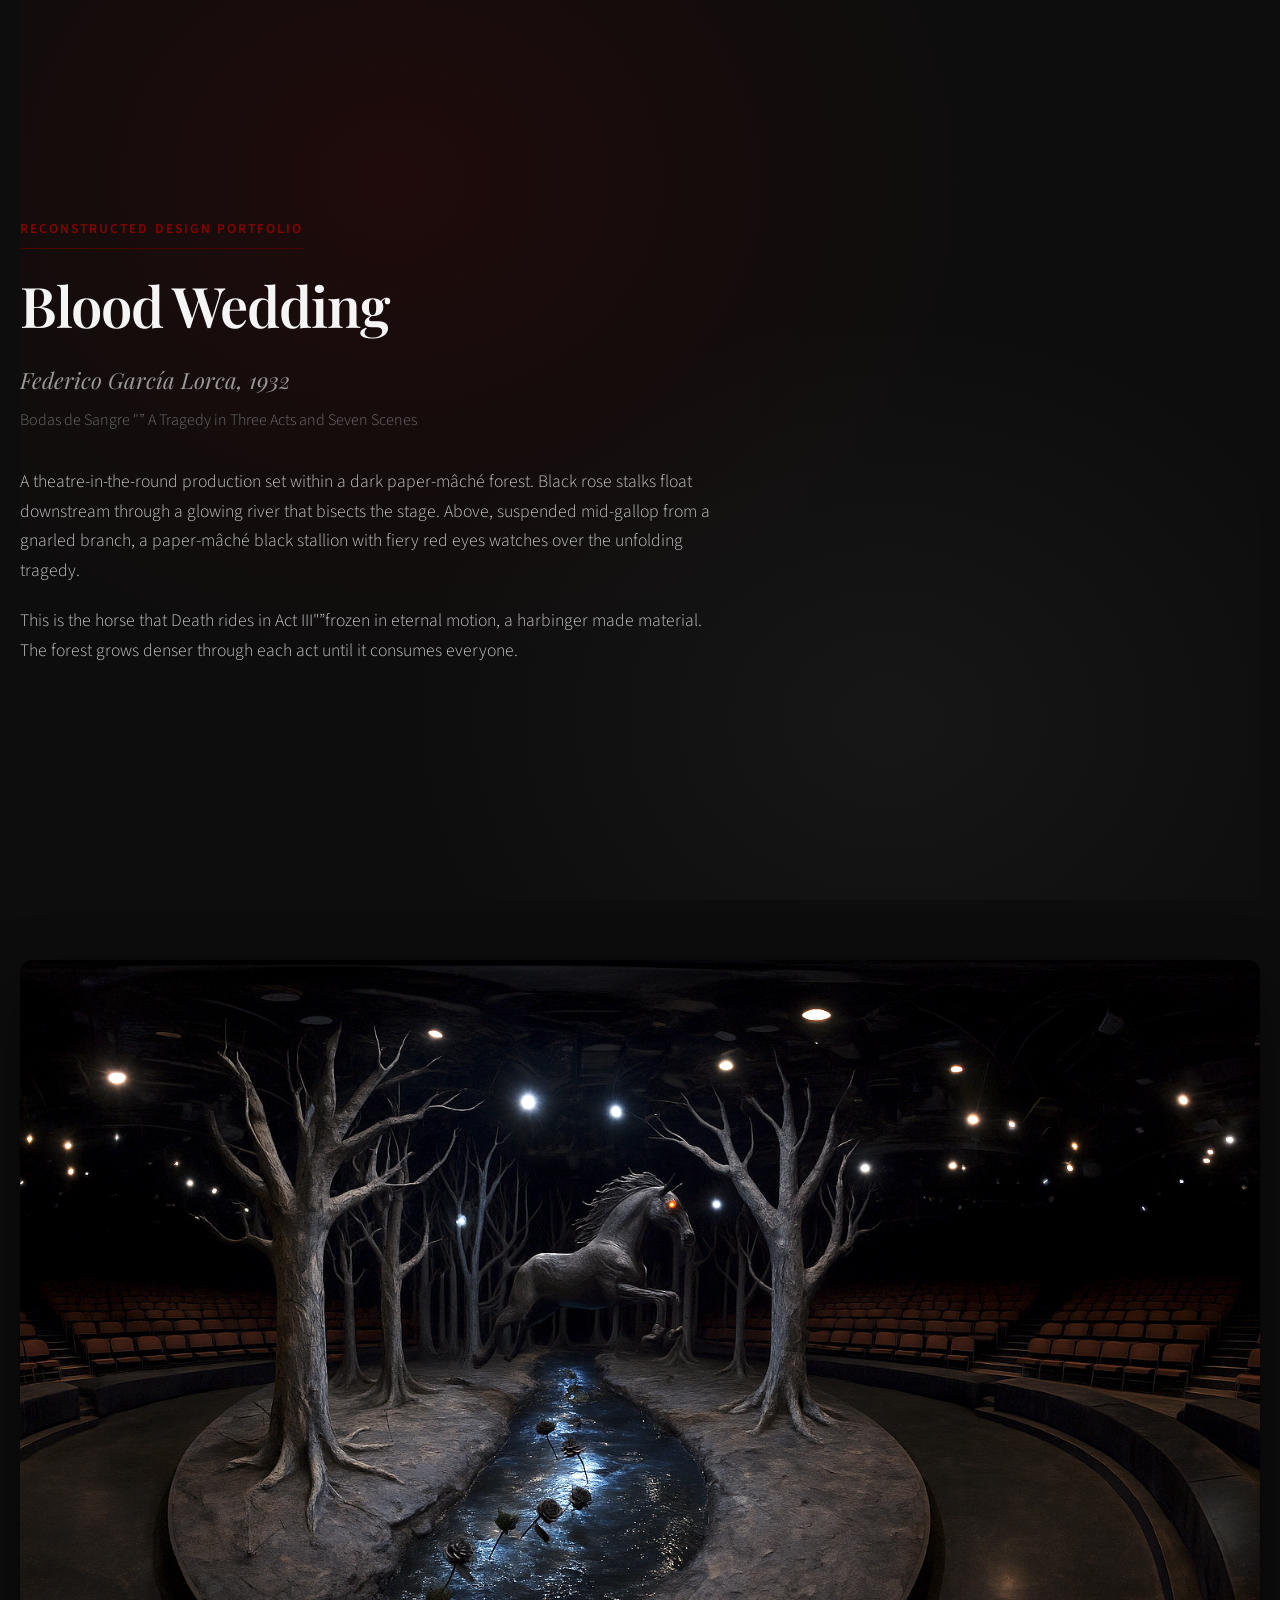
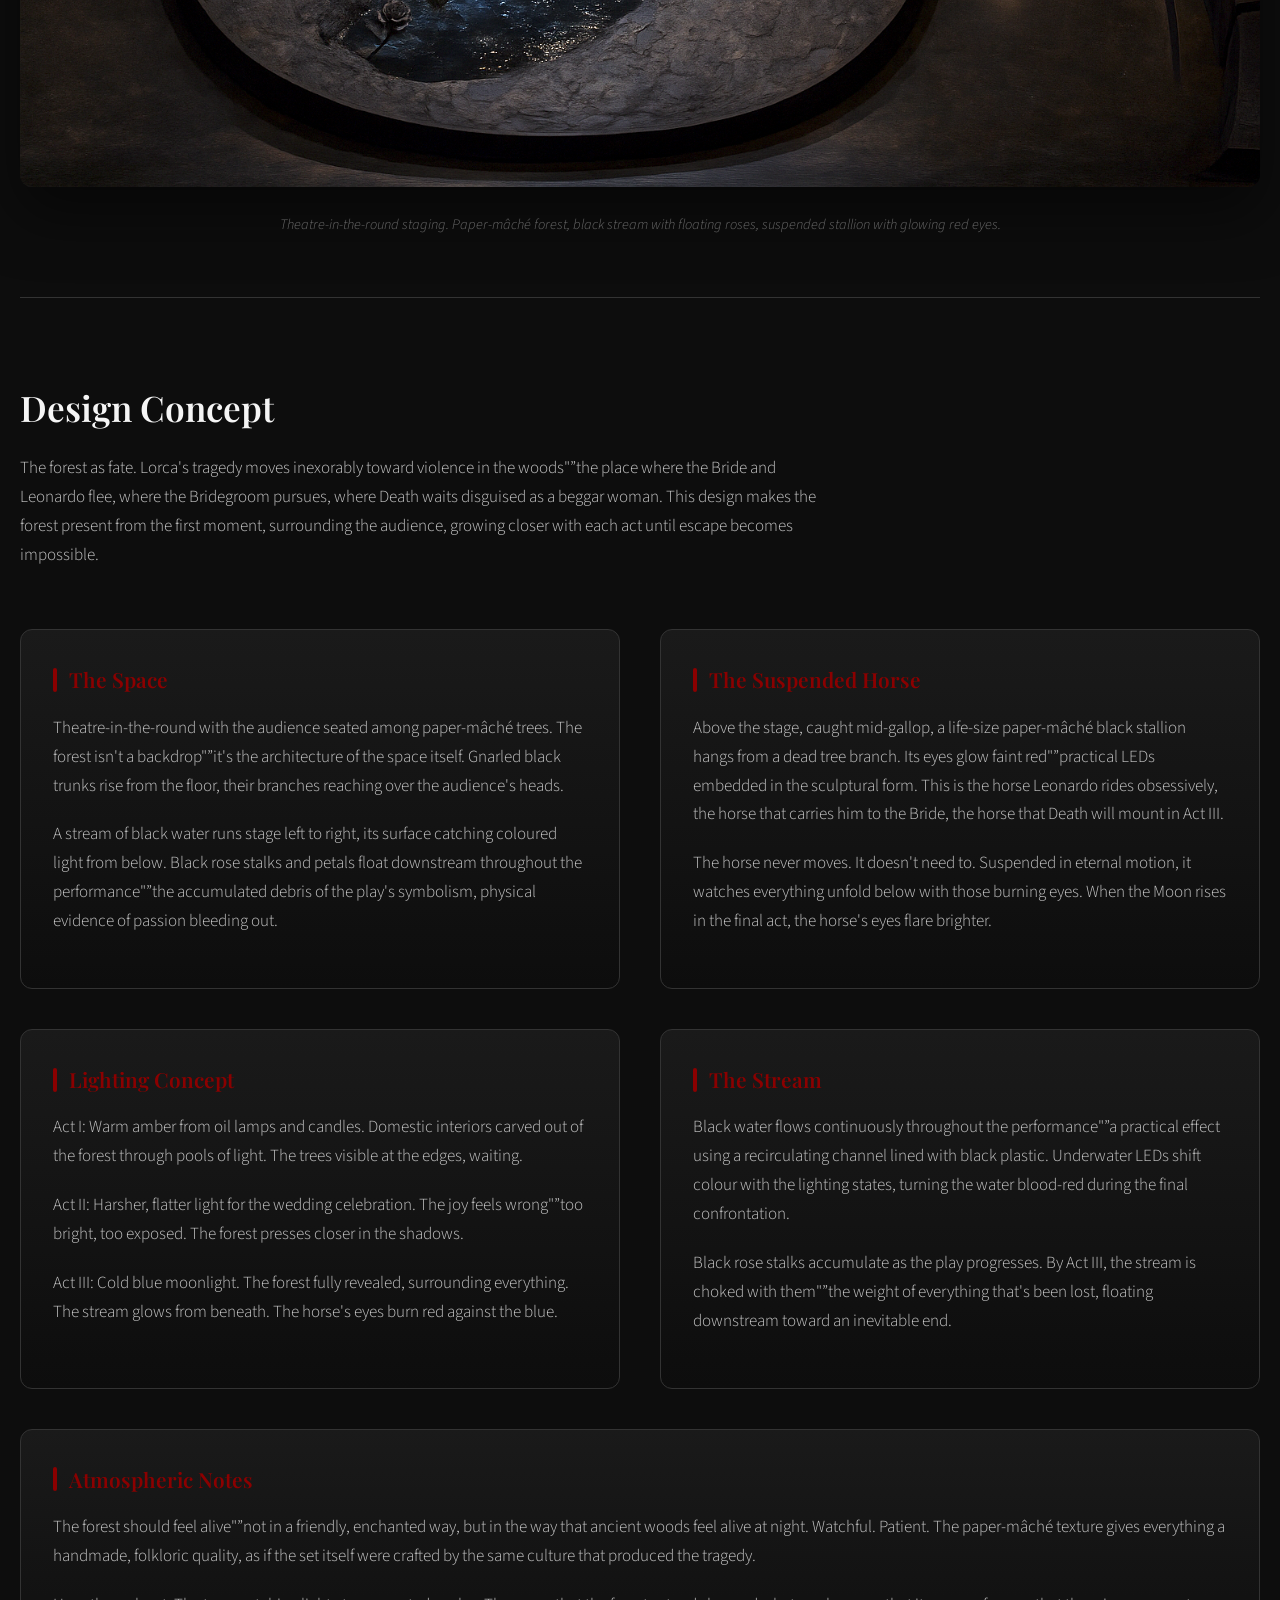
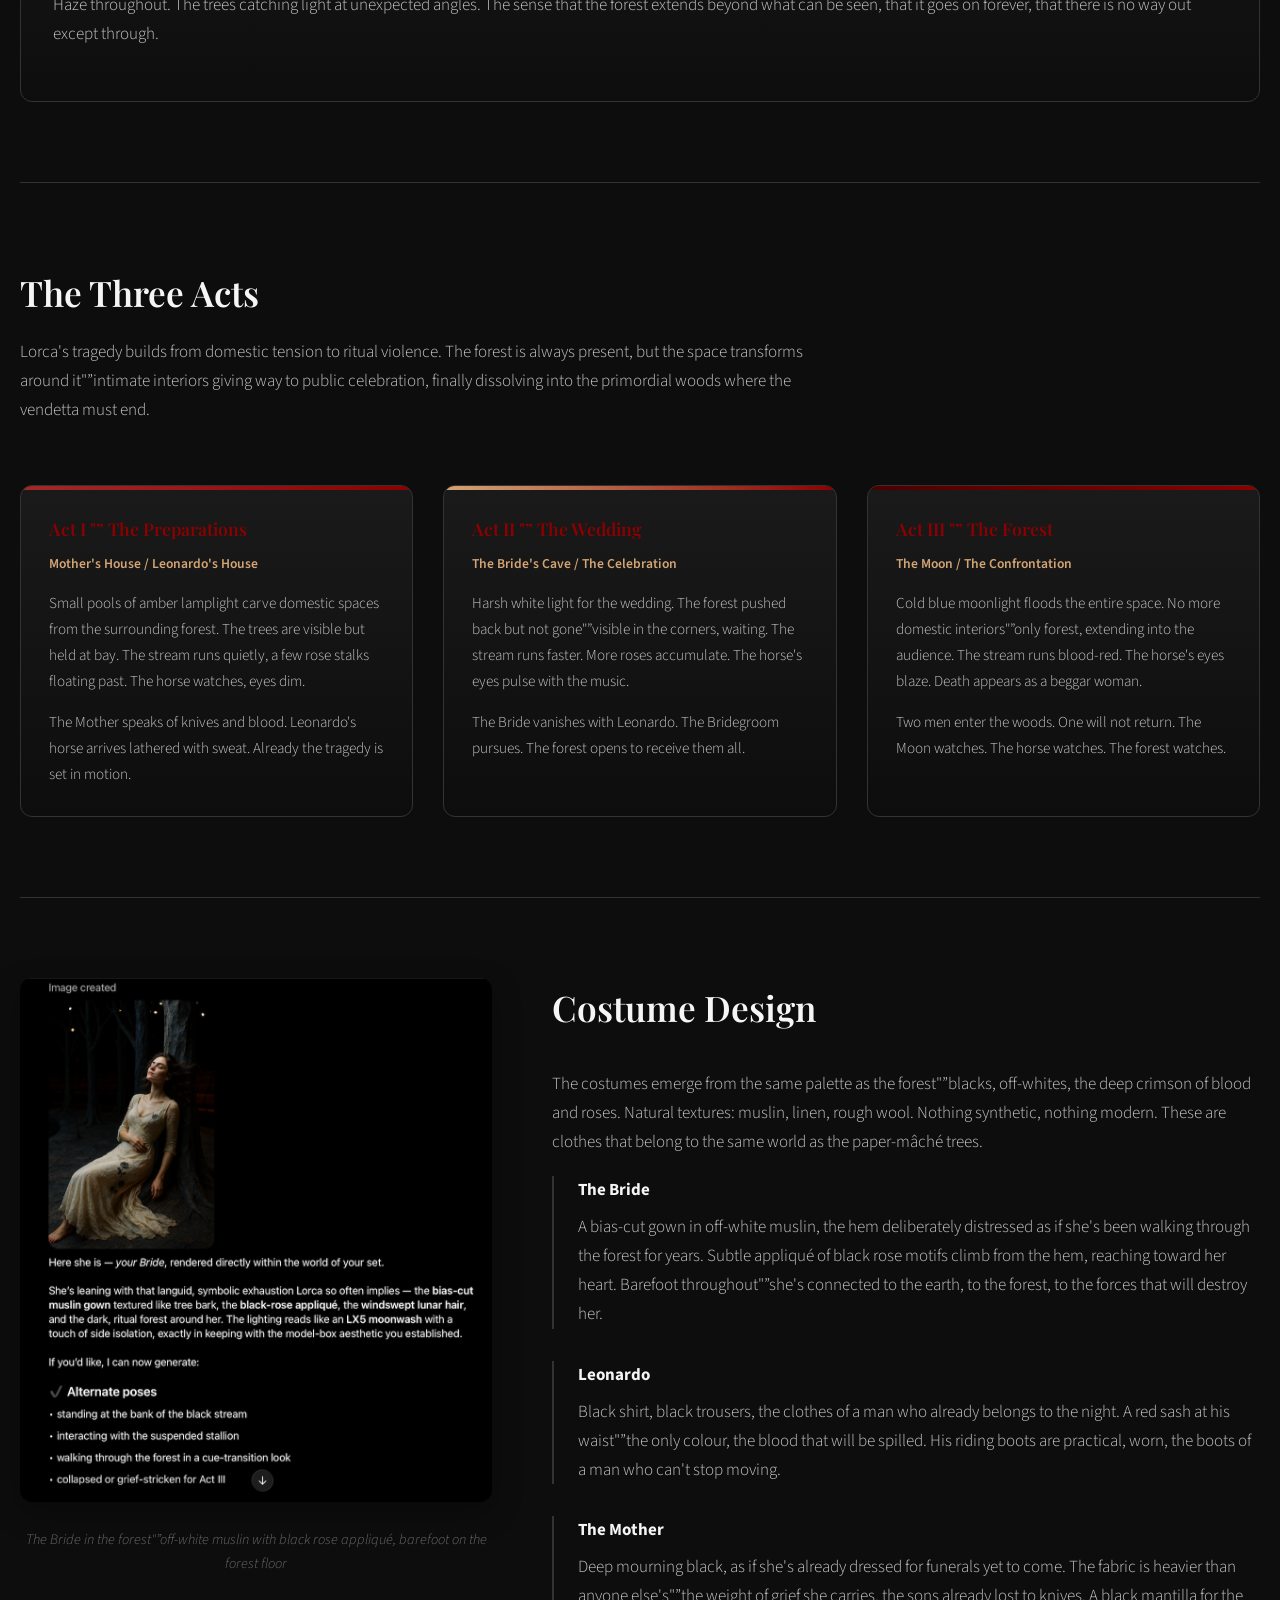
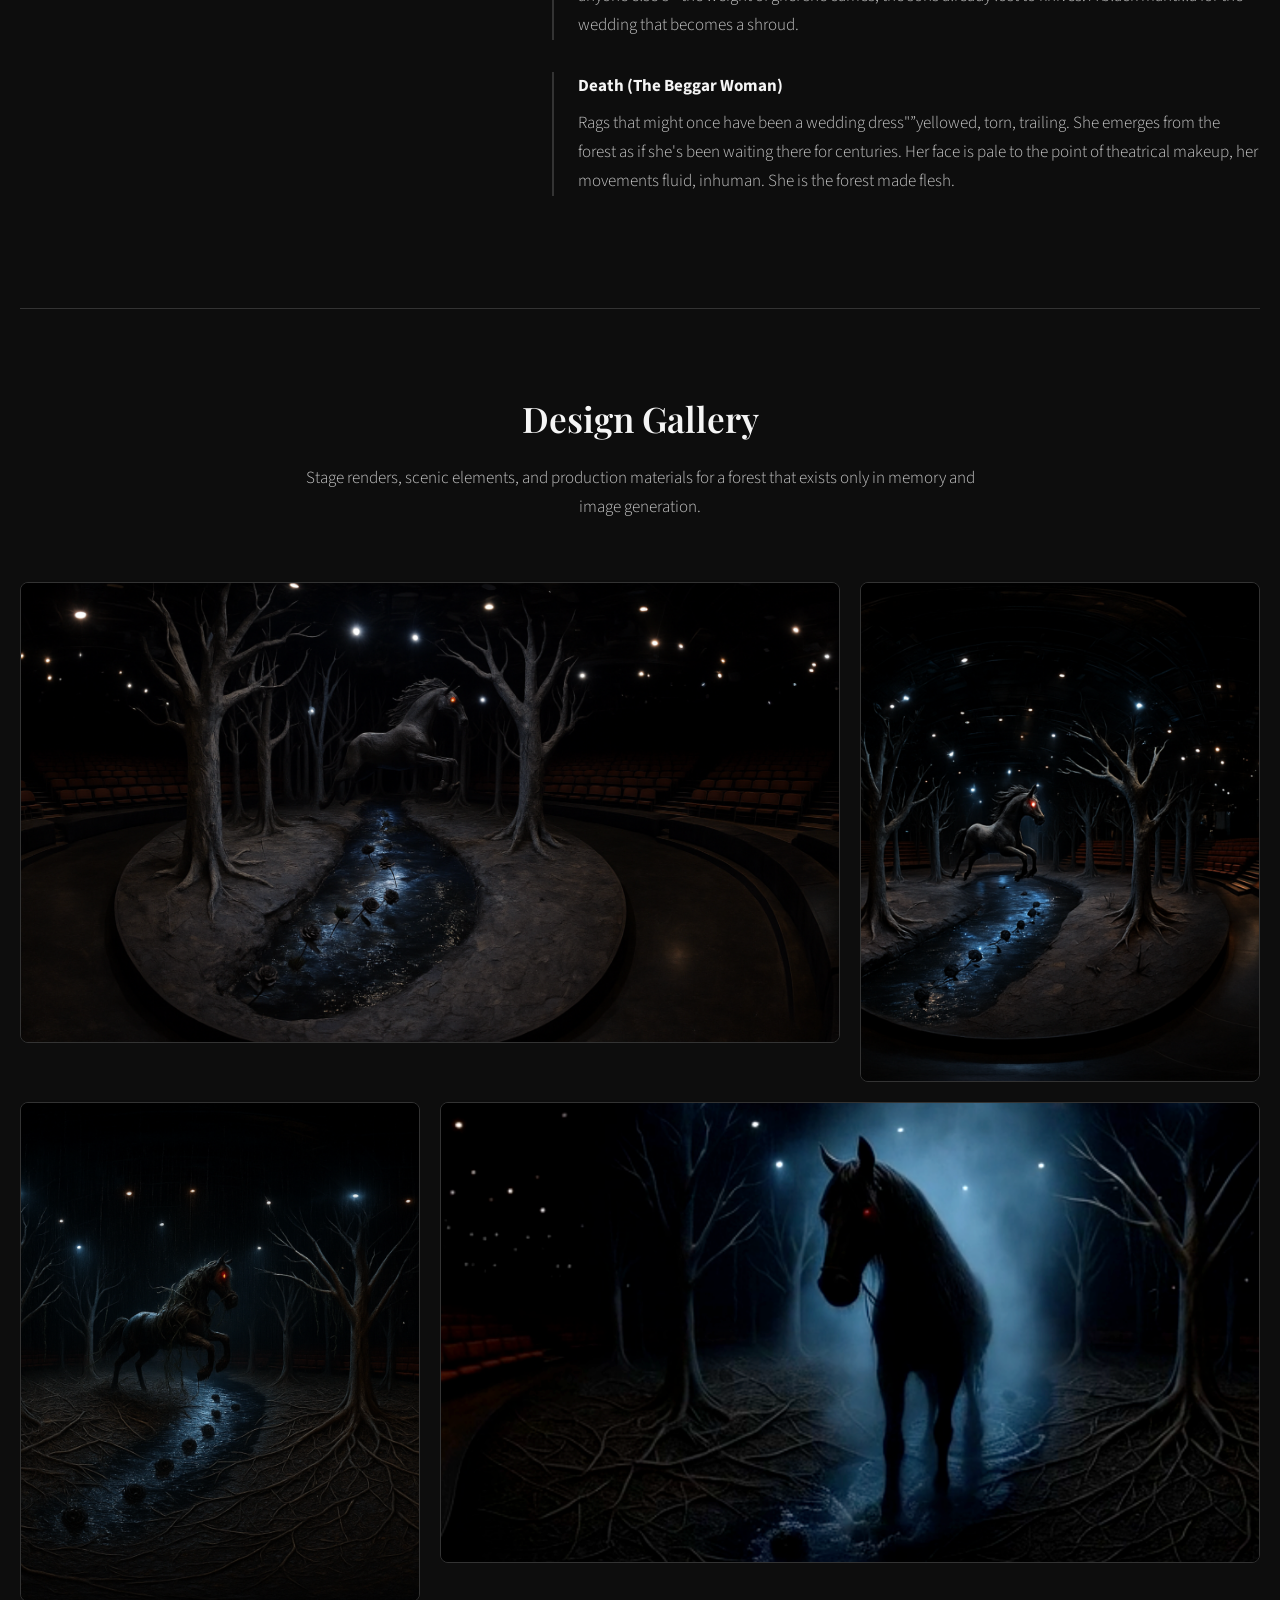
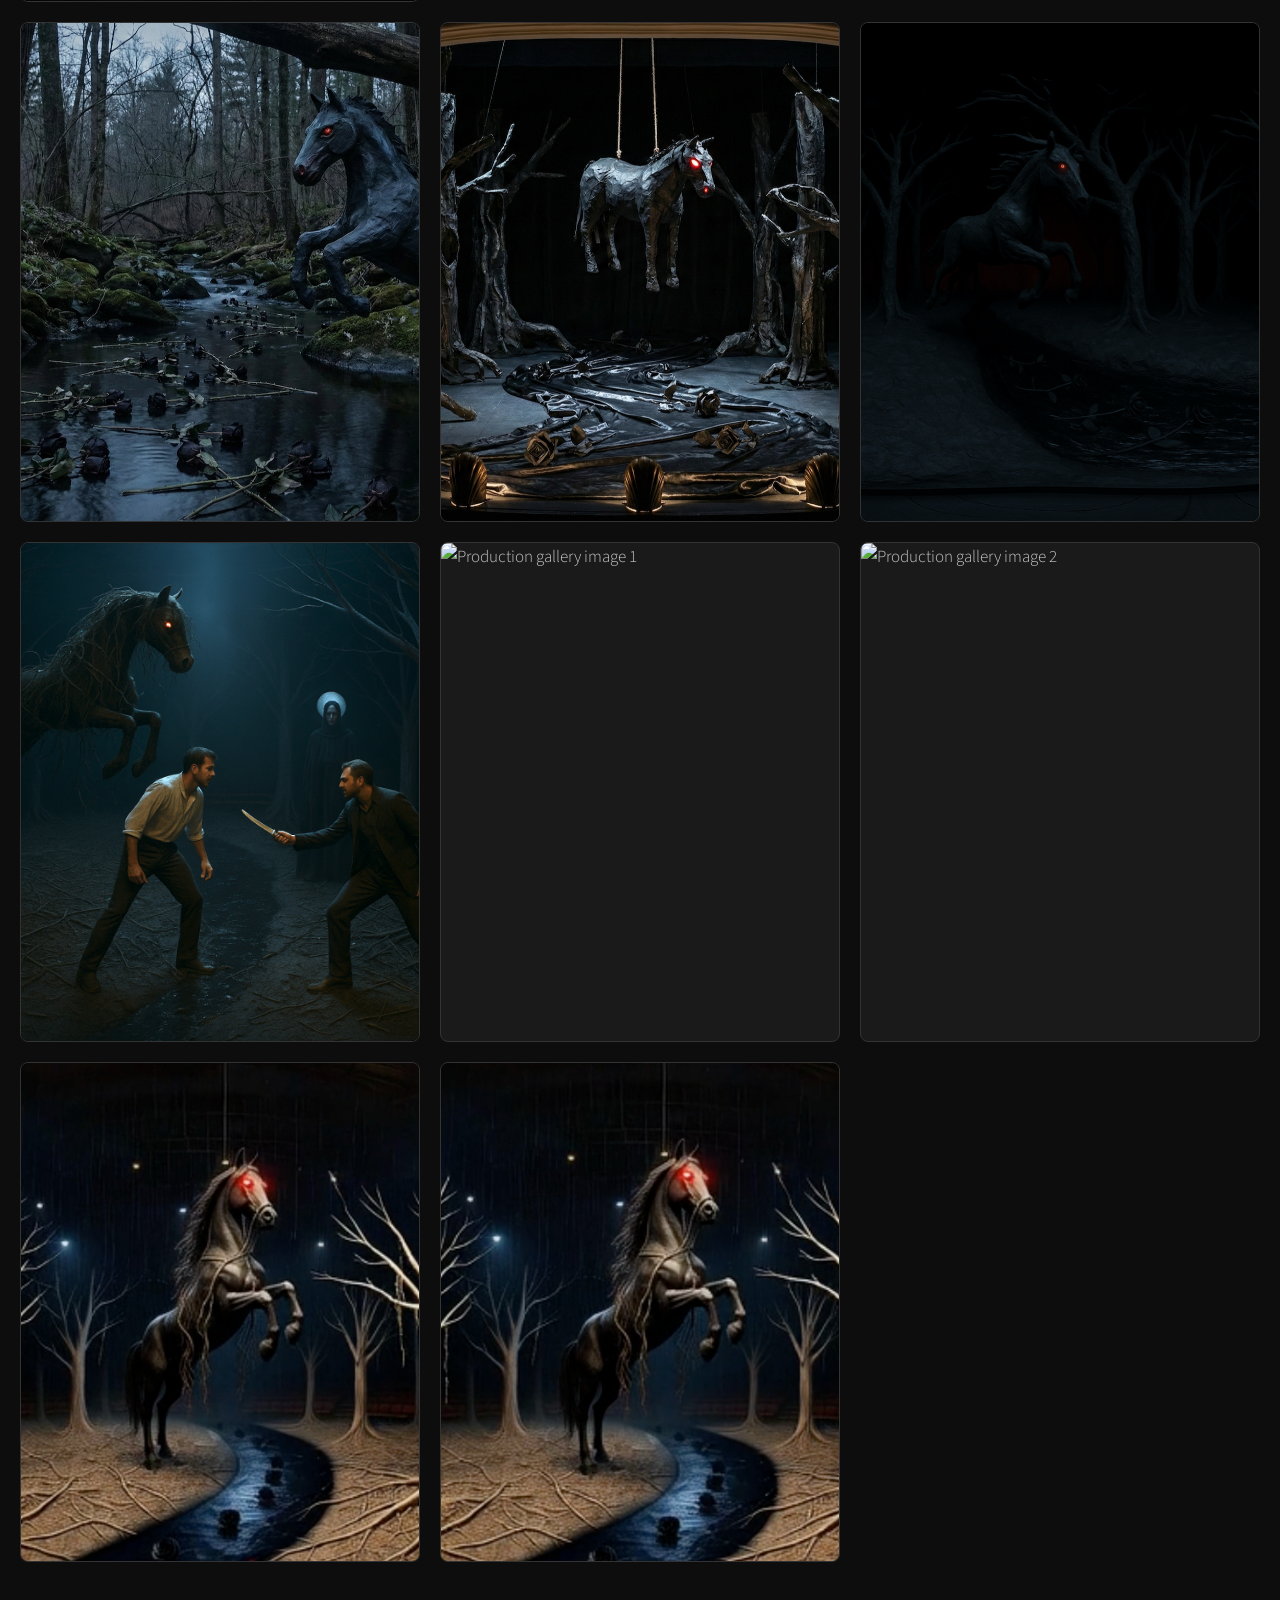
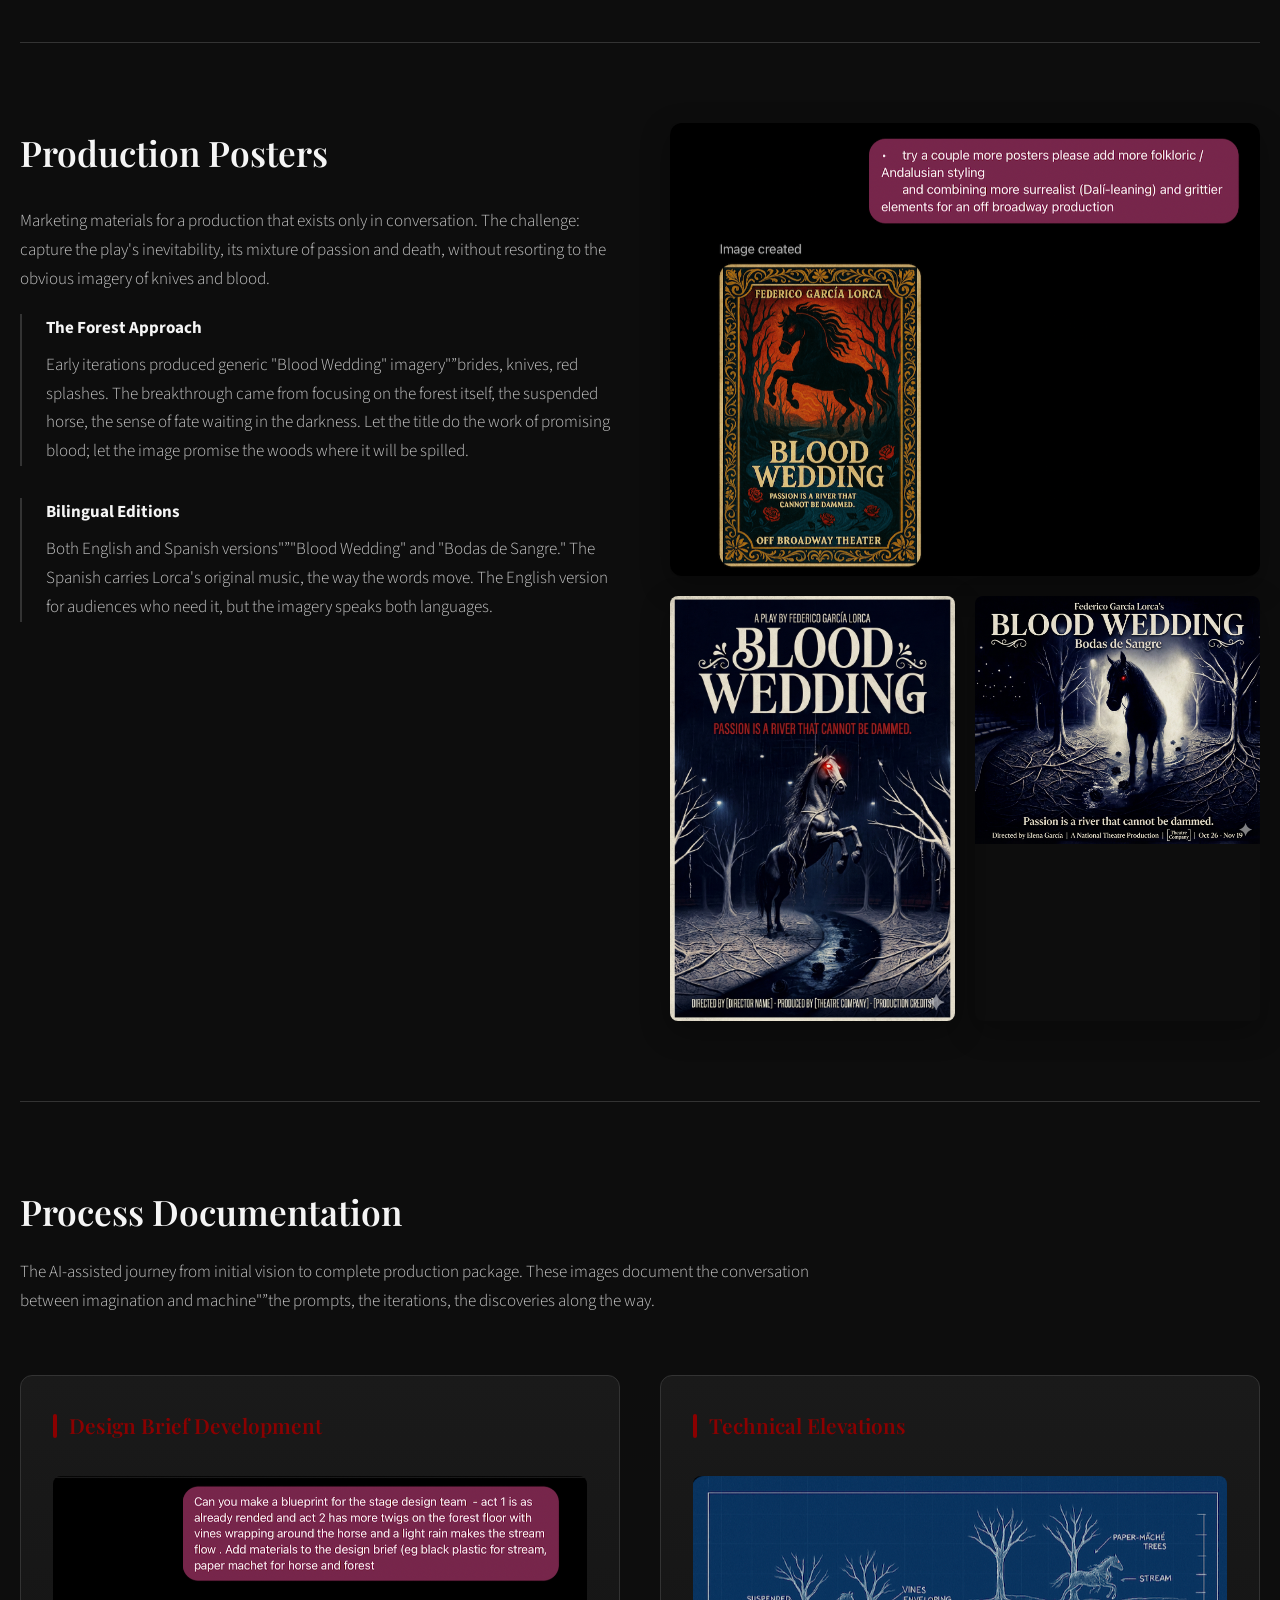
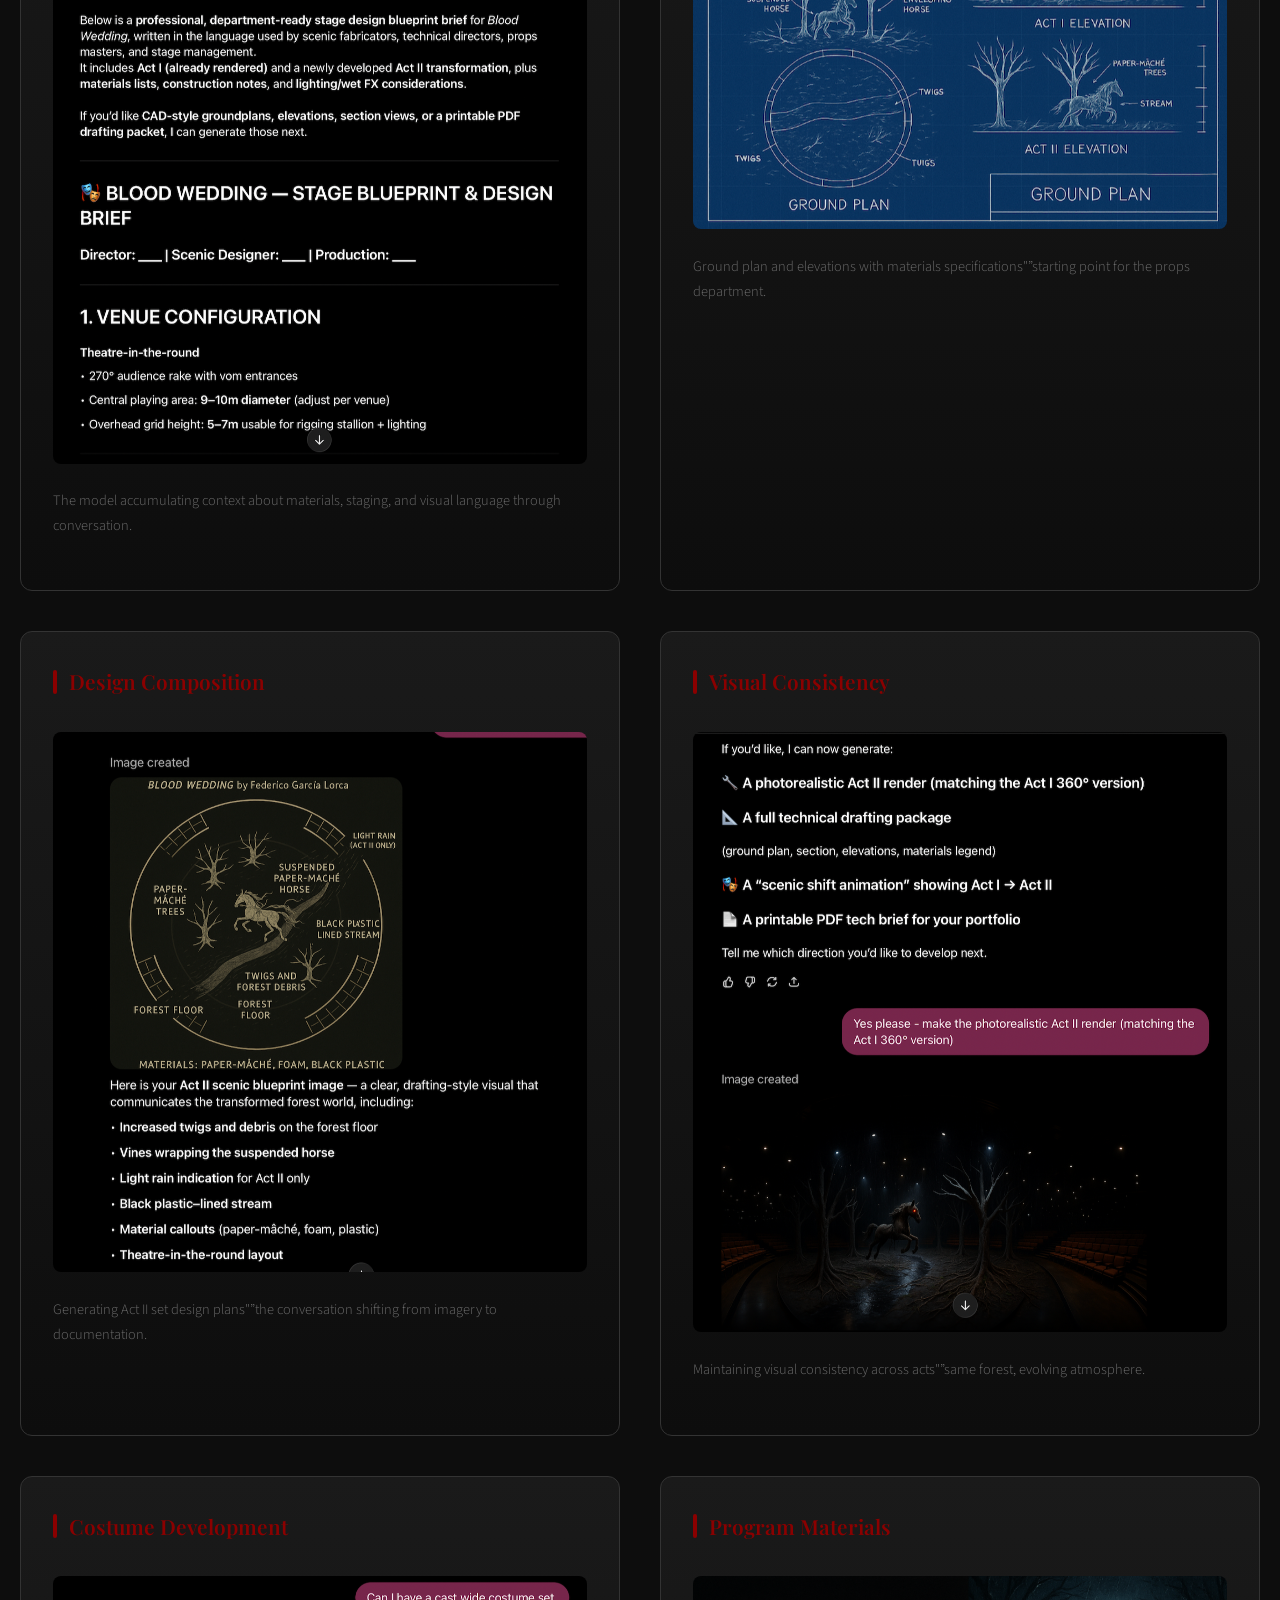
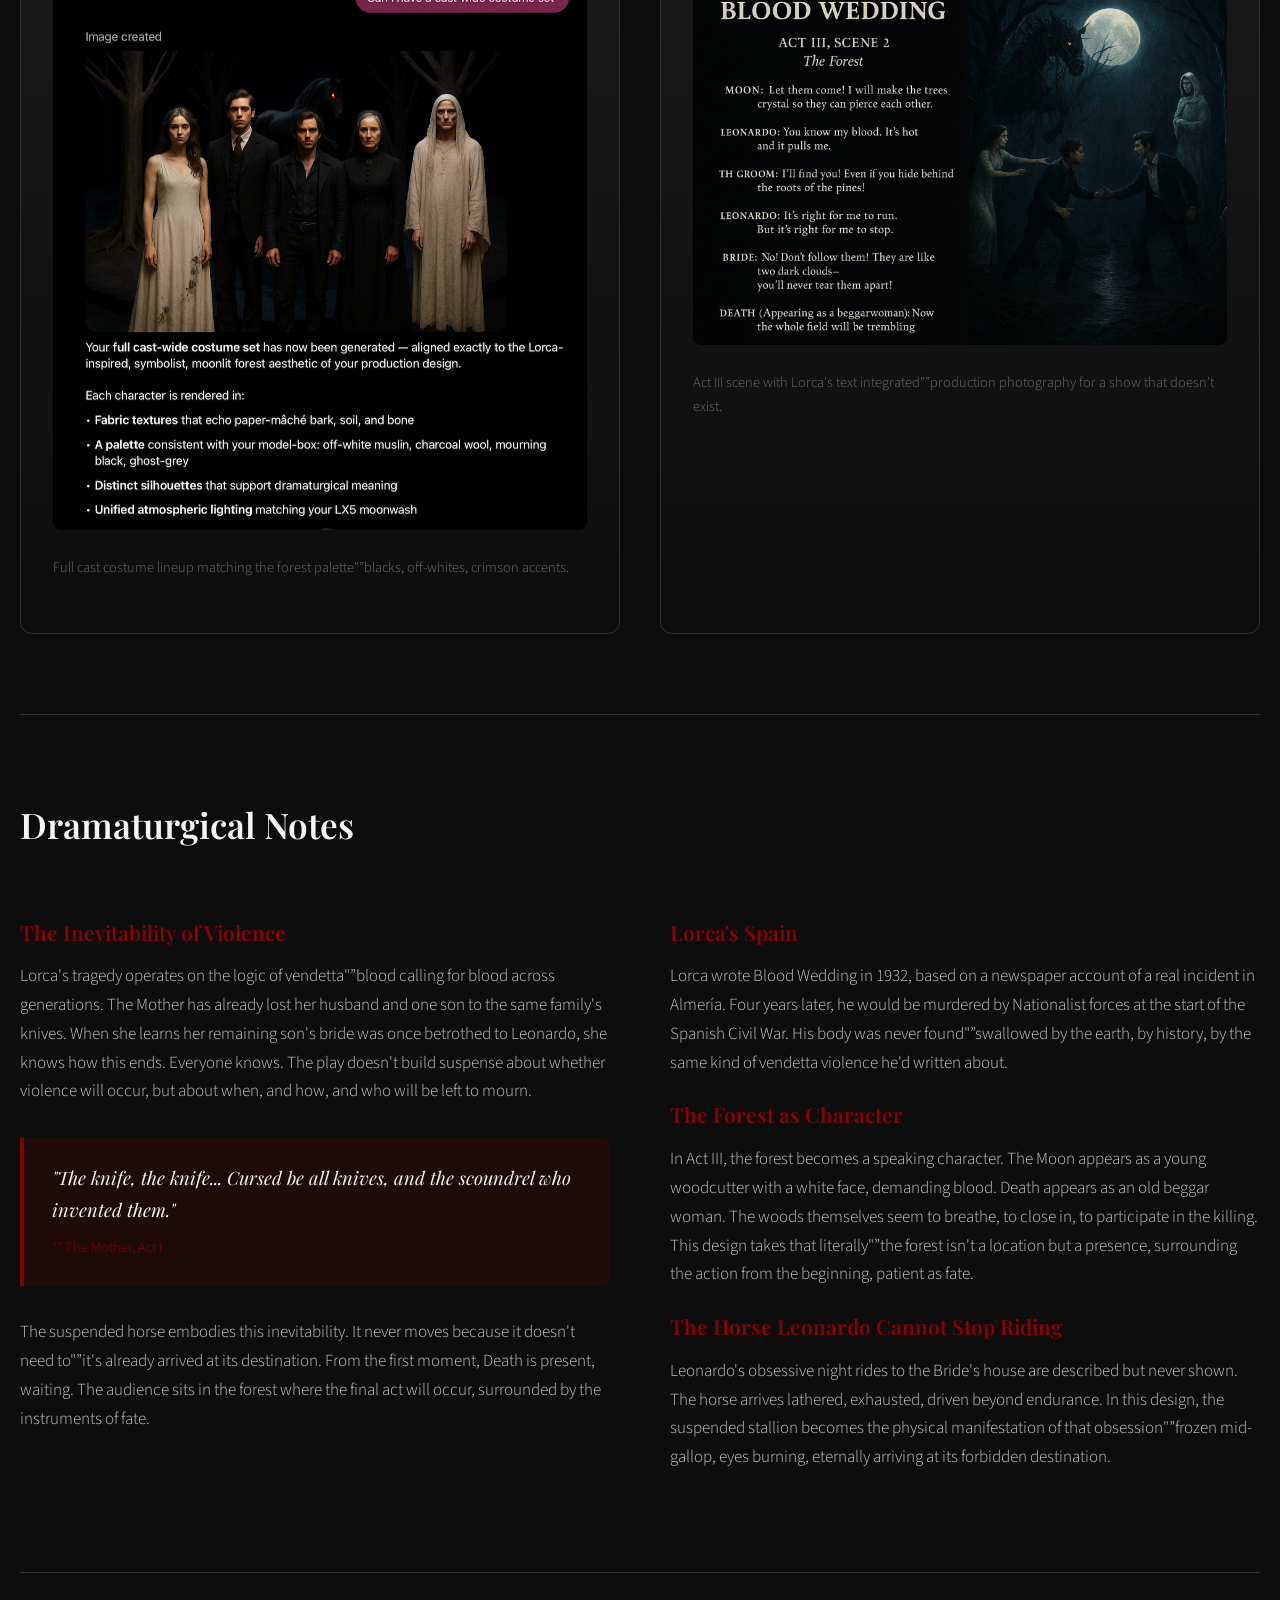
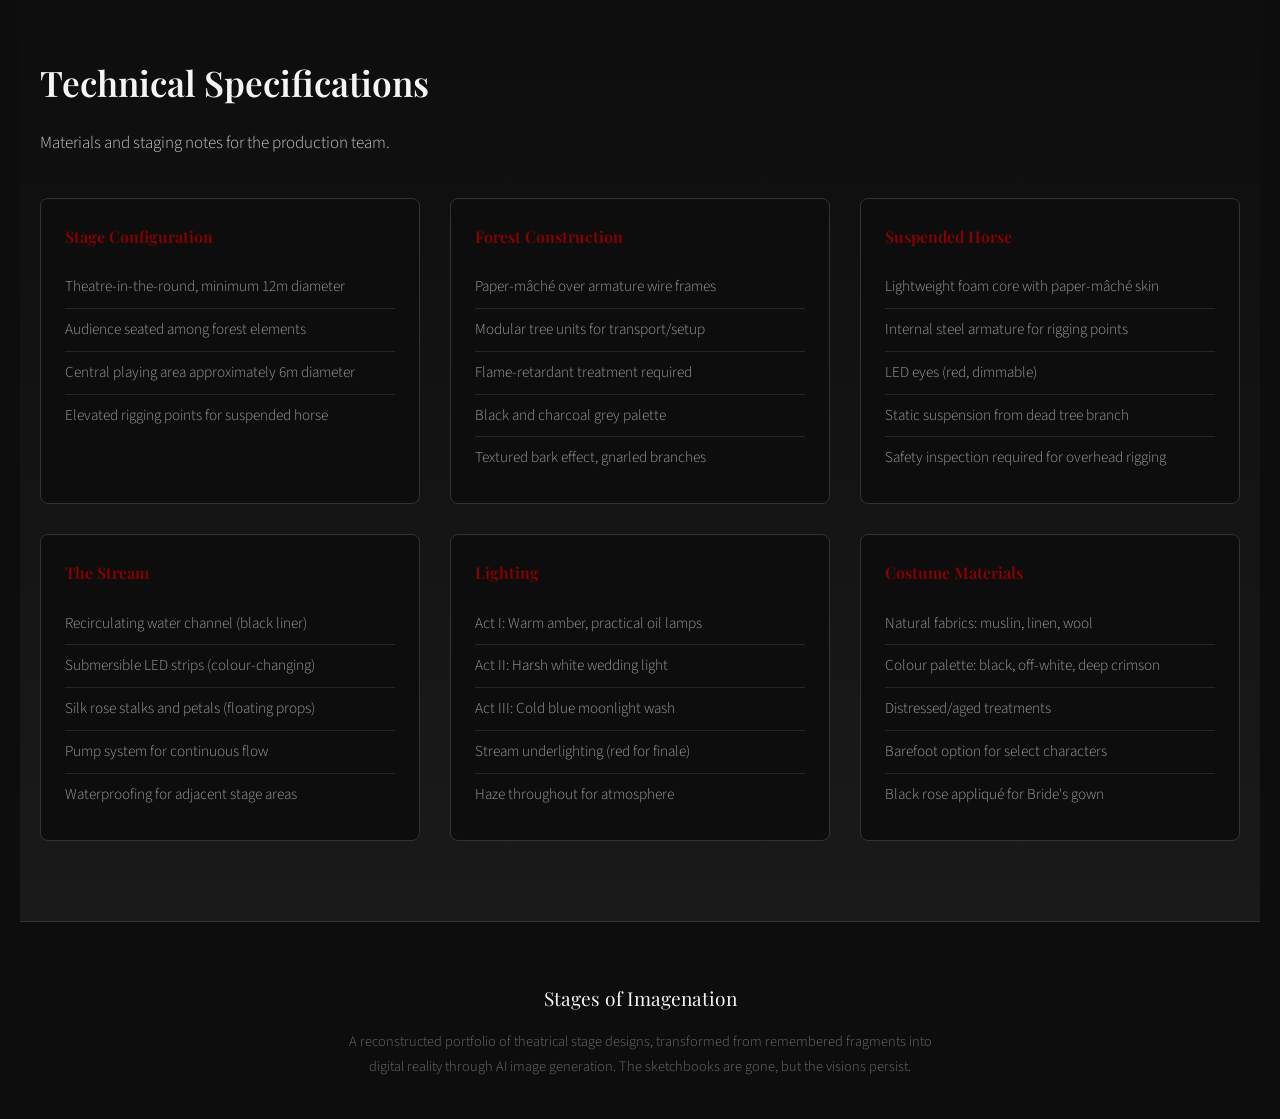
==== commit 9a2279f4: "Add files via upload" ====
--- a/3-ai-post-Image-gen-BW-creative-project.html
+++ b/3-ai-post-Image-gen-BW-creative-project.html
@@ -4,7 +4,7 @@
     <meta charset="UTF-8">
     <meta name="viewport" content="width=device-width, initial-scale=1.0">
     <title>Blood Wedding | Stage Design Concept</title>
-    <meta name="description" content="A reconstructed stage design for Federico GarcÃ­a Lorca's Blood Wedding. A theatre-in-the-round production set in a dark paper-mÃ¢chÃ© forest with a suspended black stallion and glowing stream.">
+    <meta name="description" content="A reconstructed stage design for Federico García Lorca's Blood Wedding. A theatre-in-the-round production set in a dark paper-mâché forest with a suspended black stallion and glowing stream.">
     <link rel="preconnect" href="https://fonts.googleapis.com">
     <link rel="preconnect" href="https://fonts.gstatic.com" crossorigin>
     <link href="https://fonts.googleapis.com/css2?family=Playfair+Display:ital,wght@0,400;0,600;0,700;1,400&family=Source+Sans+Pro:wght@300;400;600&display=swap" rel="stylesheet">
@@ -606,11 +606,11 @@
         <div class="hero-content">
             <span class="production-tag">Reconstructed Design Portfolio</span>
             <h1 class="hero-title">Blood Wedding</h1>
-            <p class="hero-subtitle">Federico GarcÃ­a Lorca, 1932</p>
-            <p class="hero-translation">Bodas de Sangre â€” A Tragedy in Three Acts and Seven Scenes</p>
+            <p class="hero-subtitle">Federico García Lorca, 1932</p>
+            <p class="hero-translation">Bodas de Sangre "” A Tragedy in Three Acts and Seven Scenes</p>
             <div class="hero-description">
-                <p>A theatre-in-the-round production set within a dark paper-mÃ¢chÃ© forest. Black rose stalks float downstream through a glowing river that bisects the stage. Above, suspended mid-gallop from a gnarled branch, a paper-mÃ¢chÃ© black stallion with fiery red eyes watches over the unfolding tragedy.</p>
-                <p>This is the horse that Death rides in Act IIIâ€”frozen in eternal motion, a harbinger made material. The forest grows denser through each act until it consumes everyone.</p>
+                <p>A theatre-in-the-round production set within a dark paper-mâché forest. Black rose stalks float downstream through a glowing river that bisects the stage. Above, suspended mid-gallop from a gnarled branch, a paper-mâché black stallion with fiery red eyes watches over the unfolding tragedy.</p>
+                <p>This is the horse that Death rides in Act III"”frozen in eternal motion, a harbinger made material. The forest grows denser through each act until it consumes everyone.</p>
             </div>
         </div>
     </header>
@@ -618,45 +618,45 @@
     <!-- Featured Image -->
     <figure class="featured-image">
         <img src="assets/BWhero.png" alt="Blood Wedding - Full stage render showing theatre-in-the-round dark forest with suspended black stallion and glowing stream">
-        <figcaption>Theatre-in-the-round staging. Paper-mÃ¢chÃ© forest, black stream with floating roses, suspended stallion with glowing red eyes.</figcaption>
+        <figcaption>Theatre-in-the-round staging. Paper-mâché forest, black stream with floating roses, suspended stallion with glowing red eyes.</figcaption>
     </figure>
 
     <!-- Design Concept Section -->
     <section class="design-concept">
         <div class="concept-header">
             <h2>Design Concept</h2>
-            <p>The forest as fate. Lorca's tragedy moves inexorably toward violence in the woodsâ€”the place where the Bride and Leonardo flee, where the Bridegroom pursues, where Death waits disguised as a beggar woman. This design makes the forest present from the first moment, surrounding the audience, growing closer with each act until escape becomes impossible.</p>
+            <p>The forest as fate. Lorca's tragedy moves inexorably toward violence in the woods"”the place where the Bride and Leonardo flee, where the Bridegroom pursues, where Death waits disguised as a beggar woman. This design makes the forest present from the first moment, surrounding the audience, growing closer with each act until escape becomes impossible.</p>
         </div>
 
         <div class="concept-grid">
             <div class="concept-block">
                 <h3>The Space</h3>
-                <p>Theatre-in-the-round with the audience seated among paper-mÃ¢chÃ© trees. The forest isn't a backdropâ€”it's the architecture of the space itself. Gnarled black trunks rise from the floor, their branches reaching over the audience's heads.</p>
-                <p>A stream of black water runs stage left to right, its surface catching coloured light from below. Black rose stalks and petals float downstream throughout the performanceâ€”the accumulated debris of the play's symbolism, physical evidence of passion bleeding out.</p>
+                <p>Theatre-in-the-round with the audience seated among paper-mâché trees. The forest isn't a backdrop"”it's the architecture of the space itself. Gnarled black trunks rise from the floor, their branches reaching over the audience's heads.</p>
+                <p>A stream of black water runs stage left to right, its surface catching coloured light from below. Black rose stalks and petals float downstream throughout the performance"”the accumulated debris of the play's symbolism, physical evidence of passion bleeding out.</p>
             </div>
 
             <div class="concept-block">
                 <h3>The Suspended Horse</h3>
-                <p>Above the stage, caught mid-gallop, a life-size paper-mÃ¢chÃ© black stallion hangs from a dead tree branch. Its eyes glow faint redâ€”practical LEDs embedded in the sculptural form. This is the horse Leonardo rides obsessively, the horse that carries him to the Bride, the horse that Death will mount in Act III.</p>
+                <p>Above the stage, caught mid-gallop, a life-size paper-mâché black stallion hangs from a dead tree branch. Its eyes glow faint red"”practical LEDs embedded in the sculptural form. This is the horse Leonardo rides obsessively, the horse that carries him to the Bride, the horse that Death will mount in Act III.</p>
                 <p>The horse never moves. It doesn't need to. Suspended in eternal motion, it watches everything unfold below with those burning eyes. When the Moon rises in the final act, the horse's eyes flare brighter.</p>
             </div>
 
             <div class="concept-block">
                 <h3>Lighting Concept</h3>
                 <p>Act I: Warm amber from oil lamps and candles. Domestic interiors carved out of the forest through pools of light. The trees visible at the edges, waiting.</p>
-                <p>Act II: Harsher, flatter light for the wedding celebration. The joy feels wrongâ€”too bright, too exposed. The forest presses closer in the shadows.</p>
+                <p>Act II: Harsher, flatter light for the wedding celebration. The joy feels wrong"”too bright, too exposed. The forest presses closer in the shadows.</p>
                 <p>Act III: Cold blue moonlight. The forest fully revealed, surrounding everything. The stream glows from beneath. The horse's eyes burn red against the blue.</p>
             </div>
 
             <div class="concept-block">
                 <h3>The Stream</h3>
-                <p>Black water flows continuously throughout the performanceâ€”a practical effect using a recirculating channel lined with black plastic. Underwater LEDs shift colour with the lighting states, turning the water blood-red during the final confrontation.</p>
-                <p>Black rose stalks accumulate as the play progresses. By Act III, the stream is choked with themâ€”the weight of everything that's been lost, floating downstream toward an inevitable end.</p>
+                <p>Black water flows continuously throughout the performance"”a practical effect using a recirculating channel lined with black plastic. Underwater LEDs shift colour with the lighting states, turning the water blood-red during the final confrontation.</p>
+                <p>Black rose stalks accumulate as the play progresses. By Act III, the stream is choked with them"”the weight of everything that's been lost, floating downstream toward an inevitable end.</p>
             </div>
 
             <div class="concept-block full-width">
                 <h3>Atmospheric Notes</h3>
-                <p>The forest should feel aliveâ€”not in a friendly, enchanted way, but in the way that ancient woods feel alive at night. Watchful. Patient. The paper-mÃ¢chÃ© texture gives everything a handmade, folkloric quality, as if the set itself were crafted by the same culture that produced the tragedy.</p>
+                <p>The forest should feel alive"”not in a friendly, enchanted way, but in the way that ancient woods feel alive at night. Watchful. Patient. The paper-mâché texture gives everything a handmade, folkloric quality, as if the set itself were crafted by the same culture that produced the tragedy.</p>
                 <p>Haze throughout. The trees catching light at unexpected angles. The sense that the forest extends beyond what can be seen, that it goes on forever, that there is no way out except through.</p>
             </div>
         </div>
@@ -666,28 +666,28 @@
     <section class="acts-section">
         <div class="concept-header">
             <h2>The Three Acts</h2>
-            <p>Lorca's tragedy builds from domestic tension to ritual violence. The forest is always present, but the space transforms around itâ€”intimate interiors giving way to public celebration, finally dissolving into the primordial woods where the vendetta must end.</p>
+            <p>Lorca's tragedy builds from domestic tension to ritual violence. The forest is always present, but the space transforms around it"”intimate interiors giving way to public celebration, finally dissolving into the primordial woods where the vendetta must end.</p>
         </div>
 
         <div class="acts-grid">
             <div class="act-card act-one">
-                <h3>Act I â€” The Preparations</h3>
+                <h3>Act I "” The Preparations</h3>
                 <p class="act-subtitle">Mother's House / Leonardo's House</p>
                 <p>Small pools of amber lamplight carve domestic spaces from the surrounding forest. The trees are visible but held at bay. The stream runs quietly, a few rose stalks floating past. The horse watches, eyes dim.</p>
                 <p>The Mother speaks of knives and blood. Leonardo's horse arrives lathered with sweat. Already the tragedy is set in motion.</p>
             </div>
 
             <div class="act-card act-two">
-                <h3>Act II â€” The Wedding</h3>
+                <h3>Act II "” The Wedding</h3>
                 <p class="act-subtitle">The Bride's Cave / The Celebration</p>
-                <p>Harsh white light for the wedding. The forest pushed back but not goneâ€”visible in the corners, waiting. The stream runs faster. More roses accumulate. The horse's eyes pulse with the music.</p>
+                <p>Harsh white light for the wedding. The forest pushed back but not gone"”visible in the corners, waiting. The stream runs faster. More roses accumulate. The horse's eyes pulse with the music.</p>
                 <p>The Bride vanishes with Leonardo. The Bridegroom pursues. The forest opens to receive them all.</p>
             </div>
 
             <div class="act-card act-three">
-                <h3>Act III â€” The Forest</h3>
+                <h3>Act III "” The Forest</h3>
                 <p class="act-subtitle">The Moon / The Confrontation</p>
-                <p>Cold blue moonlight floods the entire space. No more domestic interiorsâ€”only forest, extending into the audience. The stream runs blood-red. The horse's eyes blaze. Death appears as a beggar woman.</p>
+                <p>Cold blue moonlight floods the entire space. No more domestic interiors"”only forest, extending into the audience. The stream runs blood-red. The horse's eyes blaze. Death appears as a beggar woman.</p>
                 <p>Two men enter the woods. One will not return. The Moon watches. The horse watches. The forest watches.</p>
             </div>
         </div>
@@ -699,31 +699,31 @@
             <div class="character-visual">
                 <figure>
                     <img src="assets/BwBride1.png" alt="The Bride in costume, leaning against a tree on the forest set" style="width: 100%; border-radius: var(--radius-lg); box-shadow: var(--shadow-soft);">
-                    <figcaption>The Bride in the forestâ€”off-white muslin with black rose appliquÃ©, barefoot on the forest floor</figcaption>
+                    <figcaption>The Bride in the forest"”off-white muslin with black rose appliqué, barefoot on the forest floor</figcaption>
                 </figure>
             </div>
             <div class="character-description">
                 <h2>Costume Design</h2>
-                <p>The costumes emerge from the same palette as the forestâ€”blacks, off-whites, the deep crimson of blood and roses. Natural textures: muslin, linen, rough wool. Nothing synthetic, nothing modern. These are clothes that belong to the same world as the paper-mÃ¢chÃ© trees.</p>
+                <p>The costumes emerge from the same palette as the forest"”blacks, off-whites, the deep crimson of blood and roses. Natural textures: muslin, linen, rough wool. Nothing synthetic, nothing modern. These are clothes that belong to the same world as the paper-mâché trees.</p>
 
                 <div class="character-detail">
                     <strong>The Bride</strong>
-                    <p>A bias-cut gown in off-white muslin, the hem deliberately distressed as if she's been walking through the forest for years. Subtle appliquÃ© of black rose motifs climb from the hem, reaching toward her heart. Barefoot throughoutâ€”she's connected to the earth, to the forest, to the forces that will destroy her.</p>
+                    <p>A bias-cut gown in off-white muslin, the hem deliberately distressed as if she's been walking through the forest for years. Subtle appliqué of black rose motifs climb from the hem, reaching toward her heart. Barefoot throughout"”she's connected to the earth, to the forest, to the forces that will destroy her.</p>
                 </div>
 
                 <div class="character-detail">
                     <strong>Leonardo</strong>
-                    <p>Black shirt, black trousers, the clothes of a man who already belongs to the night. A red sash at his waistâ€”the only colour, the blood that will be spilled. His riding boots are practical, worn, the boots of a man who can't stop moving.</p>
+                    <p>Black shirt, black trousers, the clothes of a man who already belongs to the night. A red sash at his waist"”the only colour, the blood that will be spilled. His riding boots are practical, worn, the boots of a man who can't stop moving.</p>
                 </div>
 
                 <div class="character-detail">
                     <strong>The Mother</strong>
-                    <p>Deep mourning black, as if she's already dressed for funerals yet to come. The fabric is heavier than anyone else'sâ€”the weight of grief she carries, the sons already lost to knives. A black mantilla for the wedding that becomes a shroud.</p>
+                    <p>Deep mourning black, as if she's already dressed for funerals yet to come. The fabric is heavier than anyone else's"”the weight of grief she carries, the sons already lost to knives. A black mantilla for the wedding that becomes a shroud.</p>
                 </div>
 
                 <div class="character-detail">
                     <strong>Death (The Beggar Woman)</strong>
-                    <p>Rags that might once have been a wedding dressâ€”yellowed, torn, trailing. She emerges from the forest as if she's been waiting there for centuries. Her face is pale to the point of theatrical makeup, her movements fluid, inhuman. She is the forest made flesh.</p>
+                    <p>Rags that might once have been a wedding dress"”yellowed, torn, trailing. She emerges from the forest as if she's been waiting there for centuries. Her face is pale to the point of theatrical makeup, her movements fluid, inhuman. She is the forest made flesh.</p>
                 </div>
             </div>
         </div>
@@ -739,51 +739,51 @@
         <div class="gallery-grid">
             <figure class="gallery-item wide">
                 <img src="assets/BW5.png" alt="Full stage render - the forest revealed">
-                <figcaption>The final visionâ€”theatre-in-the-round forest with suspended horse</figcaption>
+                <figcaption>The final vision"”theatre-in-the-round forest with suspended horse</figcaption>
             </figure>
             <figure class="gallery-item">
                 <img src="assets/BW4.png" alt="Theatre-in-the-round forest set">
-                <figcaption>First prompt iterationâ€”the forest takes shape</figcaption>
+                <figcaption>First prompt iteration"”the forest takes shape</figcaption>
             </figure>
             <figure class="gallery-item">
                 <img src="assets/BW6.png" alt="Act II staging with rain">
-                <figcaption>Act II transformationâ€”vines enveloping the horse</figcaption>
+                <figcaption>Act II transformation"”vines enveloping the horse</figcaption>
             </figure>
             <figure class="gallery-item wide">
                 <img src="assets/BW11.png" alt="Act III staging - the forest closes in">
-                <figcaption>Act IIIâ€”the forest fully revealed, consuming everything</figcaption>
+                <figcaption>Act III"”the forest fully revealed, consuming everything</figcaption>
             </figure>
             <figure class="gallery-item">
                 <img src="assets/BW1.png" alt="Alternative forest angle">
-                <figcaption>The vision realisedâ€”forest, stream, suspended horse</figcaption>
+                <figcaption>The vision realised"”forest, stream, suspended horse</figcaption>
             </figure>
             <figure class="gallery-item">
                 <img src="assets/BW2.png" alt="Early design iteration">
-                <figcaption>Early prompt explorationâ€”finding the atmosphere</figcaption>
+                <figcaption>Early prompt exploration"”finding the atmosphere</figcaption>
             </figure>
             <figure class="gallery-item">
                 <img src="assets/BW3.png" alt="360-degree panorama view">
-                <figcaption>360-degree panoramaâ€”the forest surrounds</figcaption>
+                <figcaption>360-degree panorama"”the forest surrounds</figcaption>
             </figure>
             <figure class="gallery-item">
                 <img src="assets/BW7.png" alt="Detailed forest view">
-                <figcaption>Paper-mÃ¢chÃ© textureâ€”handmade, folkloric</figcaption>
+                <figcaption>Paper-mâché texture"”handmade, folkloric</figcaption>
             </figure>
             <figure class="gallery-item">
                 <img src="assets/BWgal1.jpg" alt="Production gallery image 1">
-                <figcaption>Production renderâ€”atmospheric haze through trees</figcaption>
+                <figcaption>Production render"”atmospheric haze through trees</figcaption>
             </figure>
             <figure class="gallery-item">
                 <img src="assets/BWgal2.jpg" alt="Production gallery image 2">
-                <figcaption>The stream detailâ€”roses floating downstream</figcaption>
+                <figcaption>The stream detail"”roses floating downstream</figcaption>
             </figure>
             <figure class="gallery-item">
                 <img src="assets/bw10.jpg" alt="Cross-platform render comparison">
-                <figcaption>Cross-platform iterationâ€”refining the vision</figcaption>
+                <figcaption>Cross-platform iteration"”refining the vision</figcaption>
             </figure>
             <figure class="gallery-item">
                 <img src="assets/BWherogrok.png" alt="Grok AI render">
-                <figcaption>Grok interpretationâ€”different AI, same vision</figcaption>
+                <figcaption>Grok interpretation"”different AI, same vision</figcaption>
             </figure>
         </div>
     </section>
@@ -797,12 +797,12 @@
 
                 <div class="character-detail">
                     <strong>The Forest Approach</strong>
-                    <p>Early iterations produced generic "Blood Wedding" imageryâ€”brides, knives, red splashes. The breakthrough came from focusing on the forest itself, the suspended horse, the sense of fate waiting in the darkness. Let the title do the work of promising blood; let the image promise the woods where it will be spilled.</p>
+                    <p>Early iterations produced generic "Blood Wedding" imagery"”brides, knives, red splashes. The breakthrough came from focusing on the forest itself, the suspended horse, the sense of fate waiting in the darkness. Let the title do the work of promising blood; let the image promise the woods where it will be spilled.</p>
                 </div>
 
                 <div class="character-detail">
                     <strong>Bilingual Editions</strong>
-                    <p>Both English and Spanish versionsâ€”"Blood Wedding" and "Bodas de Sangre." The Spanish carries Lorca's original music, the way the words move. The English version for audiences who need it, but the imagery speaks both languages.</p>
+                    <p>Both English and Spanish versions"”"Blood Wedding" and "Bodas de Sangre." The Spanish carries Lorca's original music, the way the words move. The English version for audiences who need it, but the imagery speaks both languages.</p>
                 </div>
             </div>
             <div class="poster-grid">
@@ -823,7 +823,7 @@
     <section class="design-concept" style="border-top: 1px solid var(--charcoal-600);">
         <div class="concept-header">
             <h2>Process Documentation</h2>
-            <p>The AI-assisted journey from initial vision to complete production package. These images document the conversation between imagination and machineâ€”the prompts, the iterations, the discoveries along the way.</p>
+            <p>The AI-assisted journey from initial vision to complete production package. These images document the conversation between imagination and machine"”the prompts, the iterations, the discoveries along the way.</p>
         </div>
 
         <div class="concept-grid">
@@ -836,31 +836,31 @@
             <div class="concept-block">
                 <h3>Technical Elevations</h3>
                 <img src="assets/bwElevation.png" alt="Technical blueprint with elevations" style="width: 100%; border-radius: var(--radius-md); margin-top: 16px;">
-                <p style="margin-top: 16px; font-size: 0.9rem; color: var(--stone-grey);">Ground plan and elevations with materials specificationsâ€”starting point for the props department.</p>
+                <p style="margin-top: 16px; font-size: 0.9rem; color: var(--stone-grey);">Ground plan and elevations with materials specifications"”starting point for the props department.</p>
             </div>
 
             <div class="concept-block">
                 <h3>Design Composition</h3>
                 <img src="assets/bwdesigncomp.png" alt="Design composition documentation" style="width: 100%; border-radius: var(--radius-md); margin-top: 16px;">
-                <p style="margin-top: 16px; font-size: 0.9rem; color: var(--stone-grey);">Generating Act II set design plansâ€”the conversation shifting from imagery to documentation.</p>
+                <p style="margin-top: 16px; font-size: 0.9rem; color: var(--stone-grey);">Generating Act II set design plans"”the conversation shifting from imagery to documentation.</p>
             </div>
 
             <div class="concept-block">
                 <h3>Visual Consistency</h3>
                 <img src="assets/bwTempcon.png" alt="Temporal consistency across acts" style="width: 100%; border-radius: var(--radius-md); margin-top: 16px;">
-                <p style="margin-top: 16px; font-size: 0.9rem; color: var(--stone-grey);">Maintaining visual consistency across actsâ€”same forest, evolving atmosphere.</p>
+                <p style="margin-top: 16px; font-size: 0.9rem; color: var(--stone-grey);">Maintaining visual consistency across acts"”same forest, evolving atmosphere.</p>
             </div>
 
             <div class="concept-block">
                 <h3>Costume Development</h3>
                 <img src="assets/bwcostumeset.png" alt="Costume set design" style="width: 100%; border-radius: var(--radius-md); margin-top: 16px;">
-                <p style="margin-top: 16px; font-size: 0.9rem; color: var(--stone-grey);">Full cast costume lineup matching the forest paletteâ€”blacks, off-whites, crimson accents.</p>
+                <p style="margin-top: 16px; font-size: 0.9rem; color: var(--stone-grey);">Full cast costume lineup matching the forest palette"”blacks, off-whites, crimson accents.</p>
             </div>
 
             <div class="concept-block">
                 <h3>Program Materials</h3>
                 <img src="assets/bwprogram.png" alt="Program spread design" style="width: 100%; border-radius: var(--radius-md); margin-top: 16px;">
-                <p style="margin-top: 16px; font-size: 0.9rem; color: var(--stone-grey);">Act III scene with Lorca's text integratedâ€”production photography for a show that doesn't exist.</p>
+                <p style="margin-top: 16px; font-size: 0.9rem; color: var(--stone-grey);">Act III scene with Lorca's text integrated"”production photography for a show that doesn't exist.</p>
             </div>
         </div>
     </section>
@@ -874,25 +874,25 @@
         <div class="dramaturgy-content">
             <div>
                 <h3>The Inevitability of Violence</h3>
-                <p>Lorca's tragedy operates on the logic of vendettaâ€”blood calling for blood across generations. The Mother has already lost her husband and one son to the same family's knives. When she learns her remaining son's bride was once betrothed to Leonardo, she knows how this ends. Everyone knows. The play doesn't build suspense about whether violence will occur, but about when, and how, and who will be left to mourn.</p>
+                <p>Lorca's tragedy operates on the logic of vendetta"”blood calling for blood across generations. The Mother has already lost her husband and one son to the same family's knives. When she learns her remaining son's bride was once betrothed to Leonardo, she knows how this ends. Everyone knows. The play doesn't build suspense about whether violence will occur, but about when, and how, and who will be left to mourn.</p>
 
                 <div class="quote-block">
                     <p>"The knife, the knife... Cursed be all knives, and the scoundrel who invented them."</p>
-                    <cite>â€” The Mother, Act I</cite>
-                </div>
-
-                <p>The suspended horse embodies this inevitability. It never moves because it doesn't need toâ€”it's already arrived at its destination. From the first moment, Death is present, waiting. The audience sits in the forest where the final act will occur, surrounded by the instruments of fate.</p>
+                    <cite>"” The Mother, Act I</cite>
+                </div>
+
+                <p>The suspended horse embodies this inevitability. It never moves because it doesn't need to"”it's already arrived at its destination. From the first moment, Death is present, waiting. The audience sits in the forest where the final act will occur, surrounded by the instruments of fate.</p>
             </div>
 
             <div>
                 <h3>Lorca's Spain</h3>
-                <p>Lorca wrote Blood Wedding in 1932, based on a newspaper account of a real incident in AlmerÃ­a. Four years later, he would be murdered by Nationalist forces at the start of the Spanish Civil War. His body was never foundâ€”swallowed by the earth, by history, by the same kind of vendetta violence he'd written about.</p>
+                <p>Lorca wrote Blood Wedding in 1932, based on a newspaper account of a real incident in Almería. Four years later, he would be murdered by Nationalist forces at the start of the Spanish Civil War. His body was never found"”swallowed by the earth, by history, by the same kind of vendetta violence he'd written about.</p>
 
                 <h3>The Forest as Character</h3>
-                <p>In Act III, the forest becomes a speaking character. The Moon appears as a young woodcutter with a white face, demanding blood. Death appears as an old beggar woman. The woods themselves seem to breathe, to close in, to participate in the killing. This design takes that literallyâ€”the forest isn't a location but a presence, surrounding the action from the beginning, patient as fate.</p>
+                <p>In Act III, the forest becomes a speaking character. The Moon appears as a young woodcutter with a white face, demanding blood. Death appears as an old beggar woman. The woods themselves seem to breathe, to close in, to participate in the killing. This design takes that literally"”the forest isn't a location but a presence, surrounding the action from the beginning, patient as fate.</p>
 
                 <h3>The Horse Leonardo Cannot Stop Riding</h3>
-                <p>Leonardo's obsessive night rides to the Bride's house are described but never shown. The horse arrives lathered, exhausted, driven beyond endurance. In this design, the suspended stallion becomes the physical manifestation of that obsessionâ€”frozen mid-gallop, eyes burning, eternally arriving at its forbidden destination.</p>
+                <p>Leonardo's obsessive night rides to the Bride's house are described but never shown. The horse arrives lathered, exhausted, driven beyond endurance. In this design, the suspended stallion becomes the physical manifestation of that obsession"”frozen mid-gallop, eyes burning, eternally arriving at its forbidden destination.</p>
             </div>
         </div>
     </section>
@@ -917,7 +917,7 @@
                 <div class="tech-card">
                     <h4>Forest Construction</h4>
                     <ul class="tech-list">
-                        <li>Paper-mÃ¢chÃ© over armature wire frames</li>
+                        <li>Paper-mâché over armature wire frames</li>
                         <li>Modular tree units for transport/setup</li>
                         <li>Flame-retardant treatment required</li>
                         <li>Black and charcoal grey palette</li>
@@ -928,7 +928,7 @@
                 <div class="tech-card">
                     <h4>Suspended Horse</h4>
                     <ul class="tech-list">
-                        <li>Lightweight foam core with paper-mÃ¢chÃ© skin</li>
+                        <li>Lightweight foam core with paper-mâché skin</li>
                         <li>Internal steel armature for rigging points</li>
                         <li>LED eyes (red, dimmable)</li>
                         <li>Static suspension from dead tree branch</li>
@@ -965,7 +965,7 @@
                         <li>Colour palette: black, off-white, deep crimson</li>
                         <li>Distressed/aged treatments</li>
                         <li>Barefoot option for select characters</li>
-                        <li>Black rose appliquÃ© for Bride's gown</li>
+                        <li>Black rose appliqué for Bride's gown</li>
                     </ul>
                 </div>
             </div>
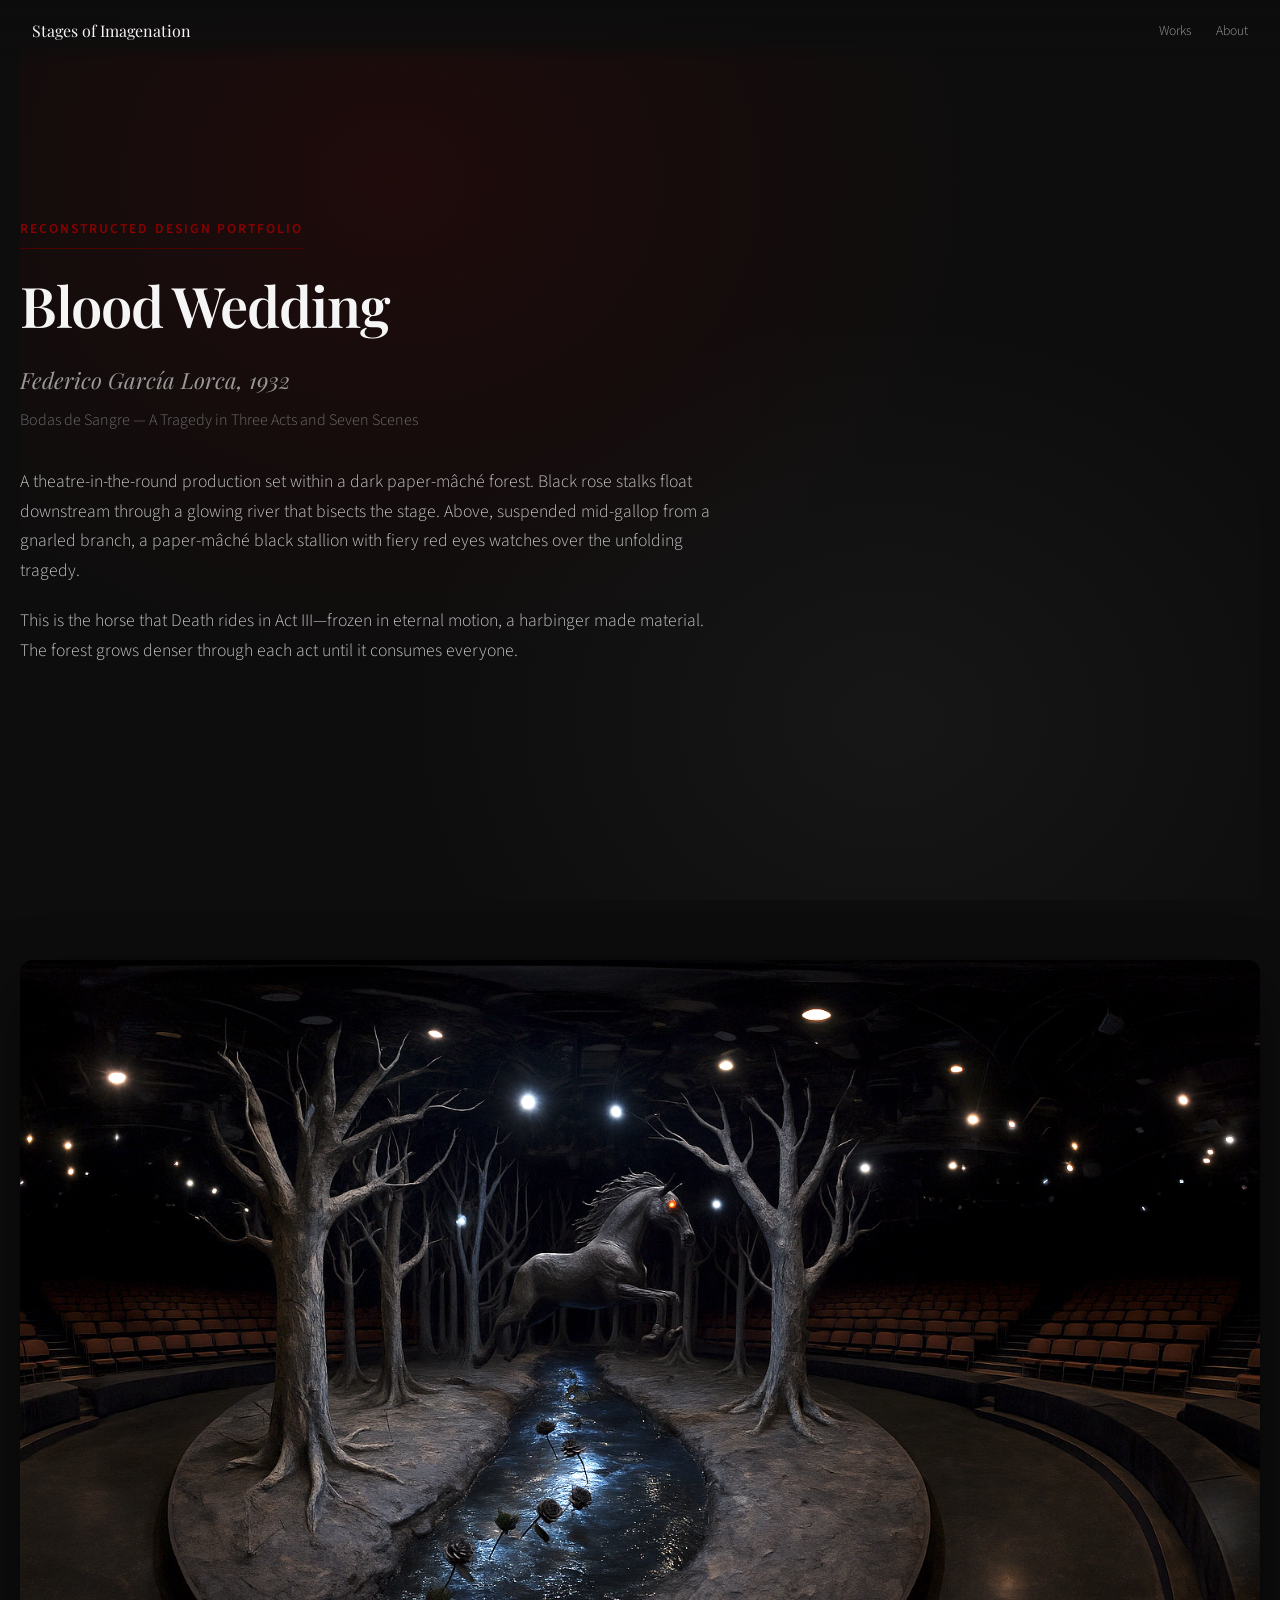
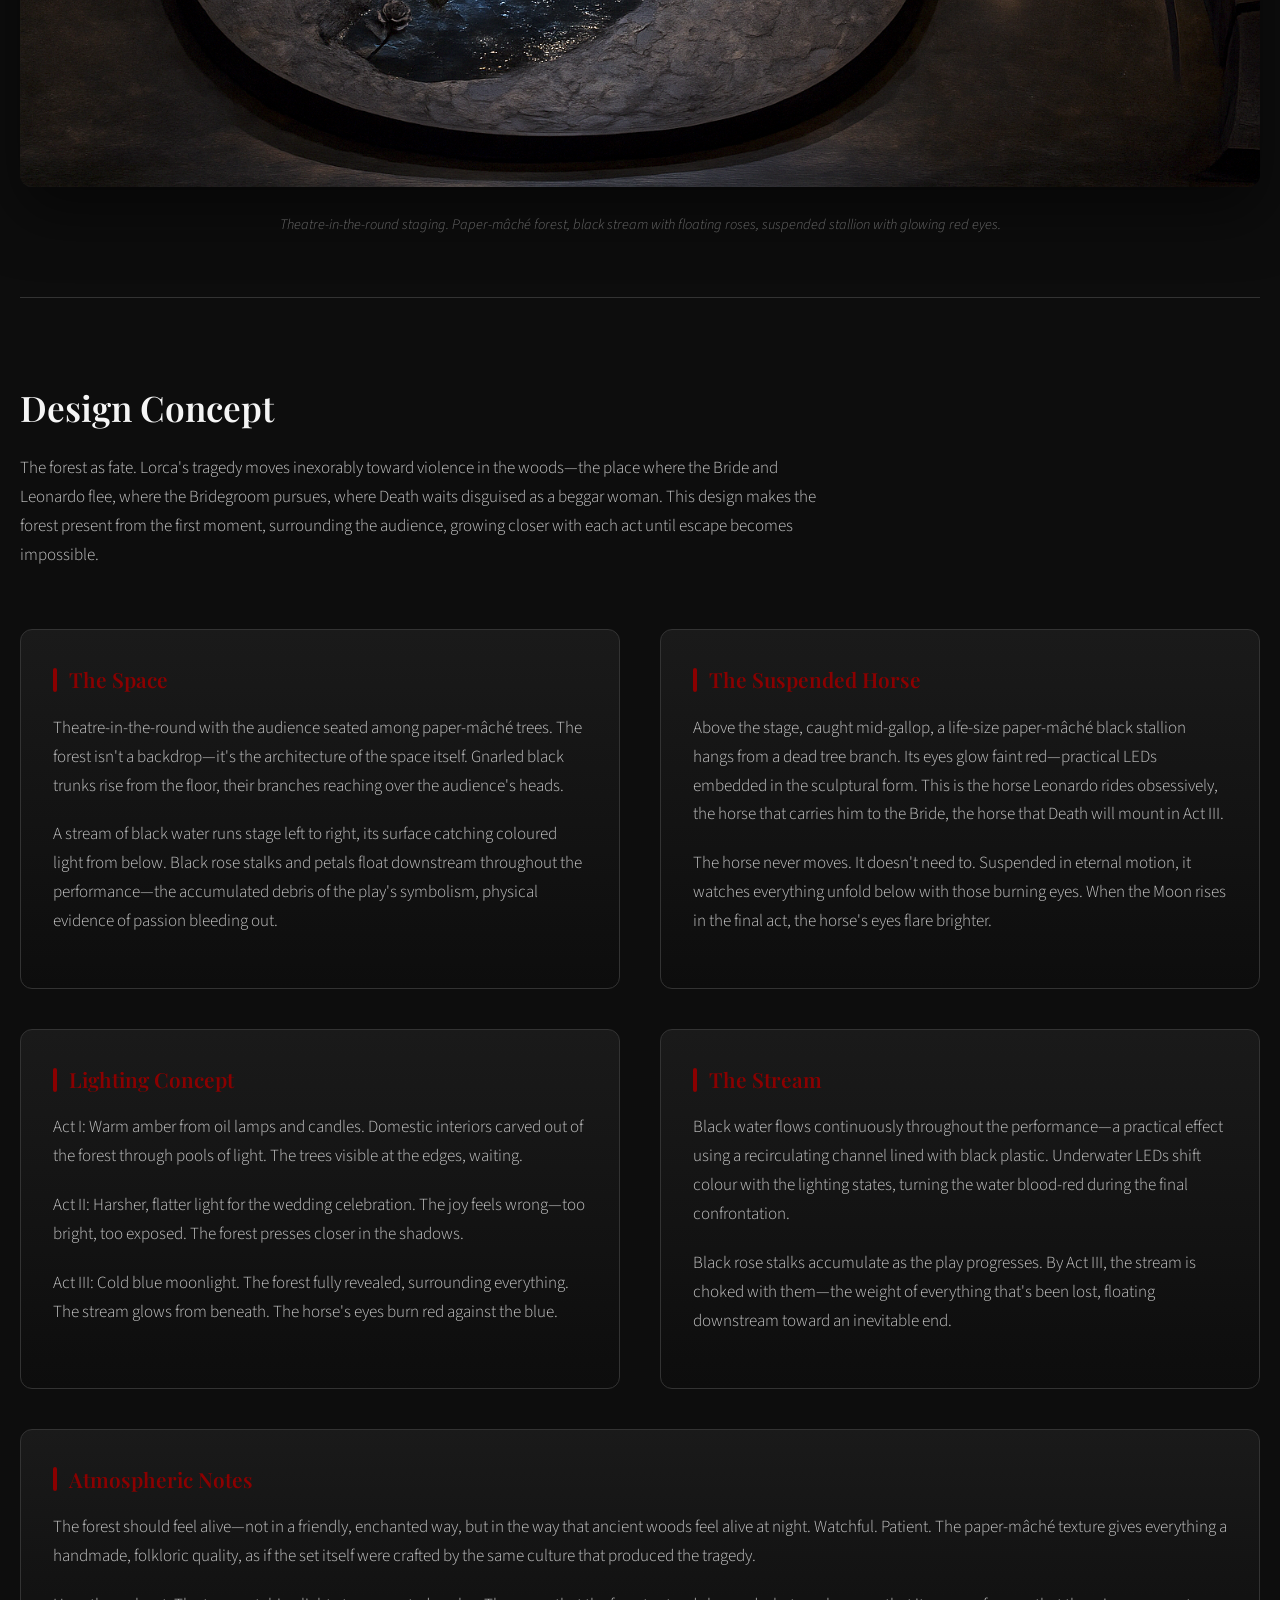
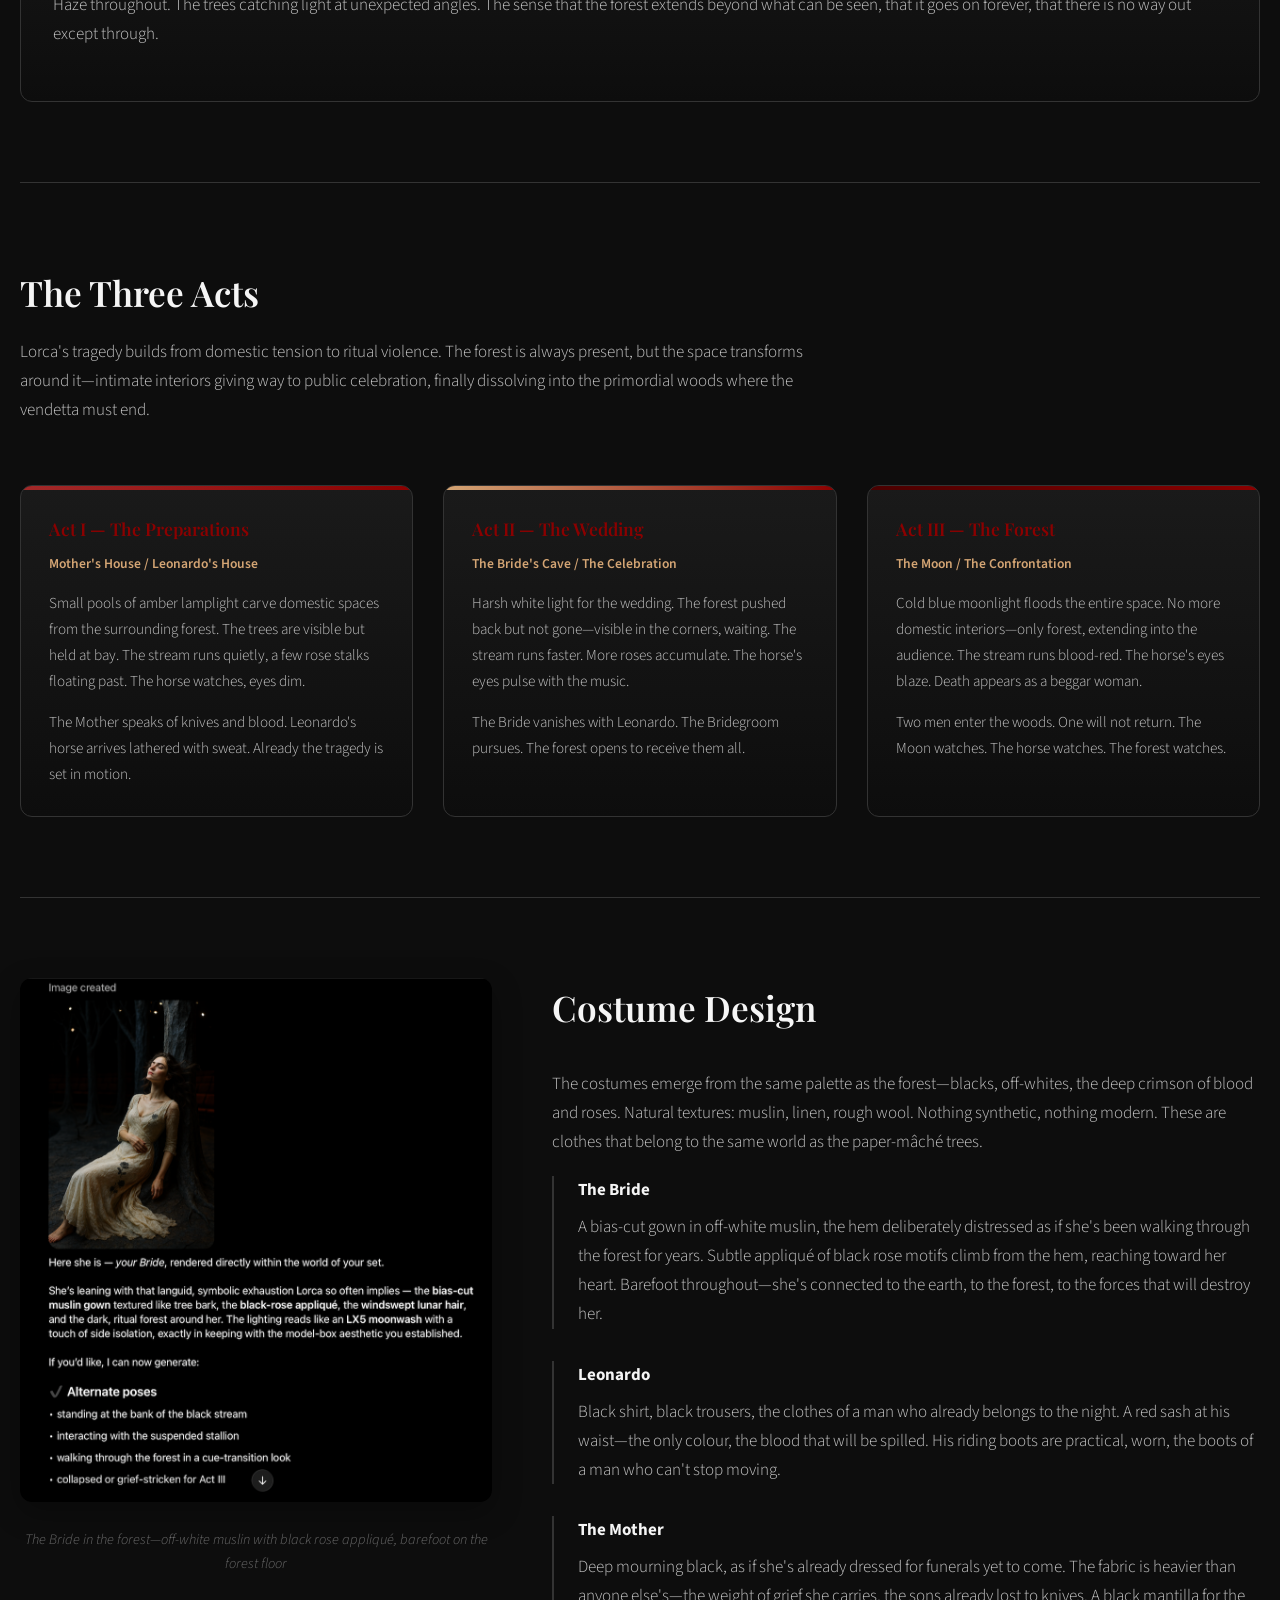
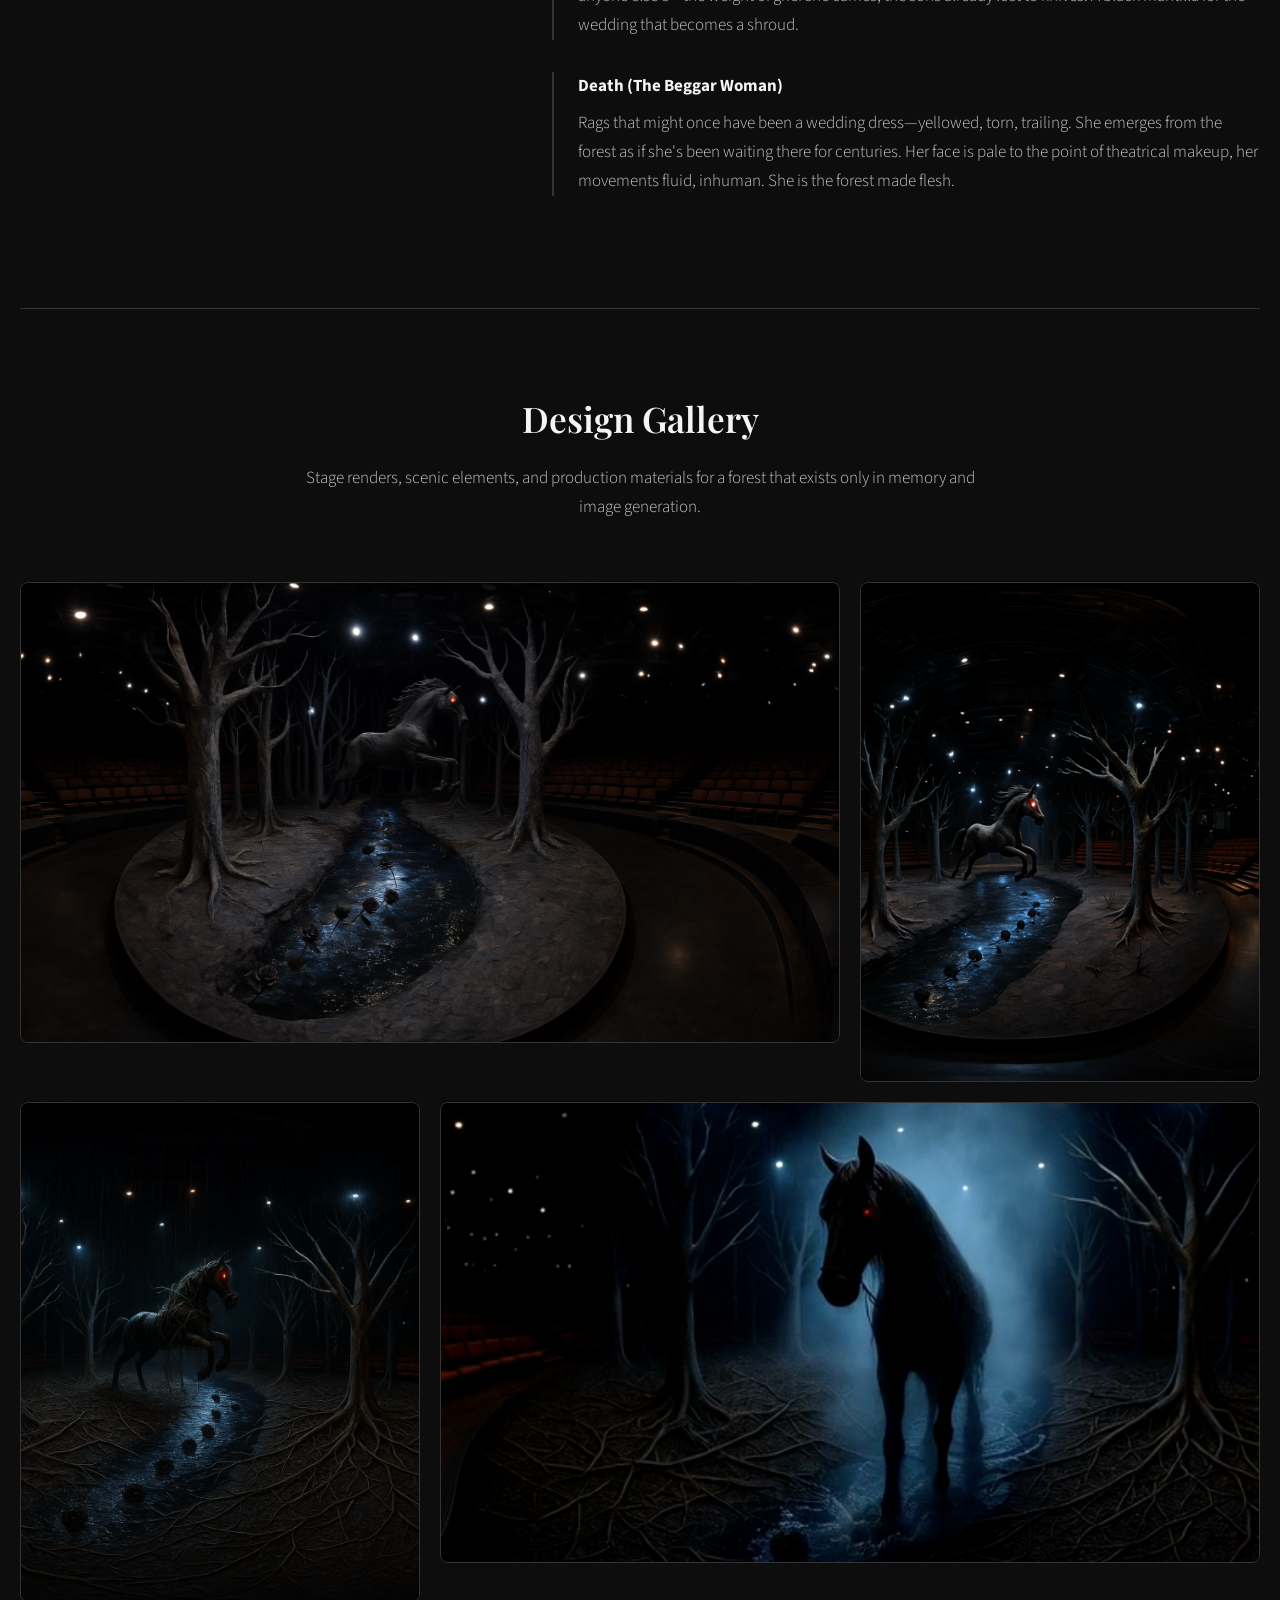
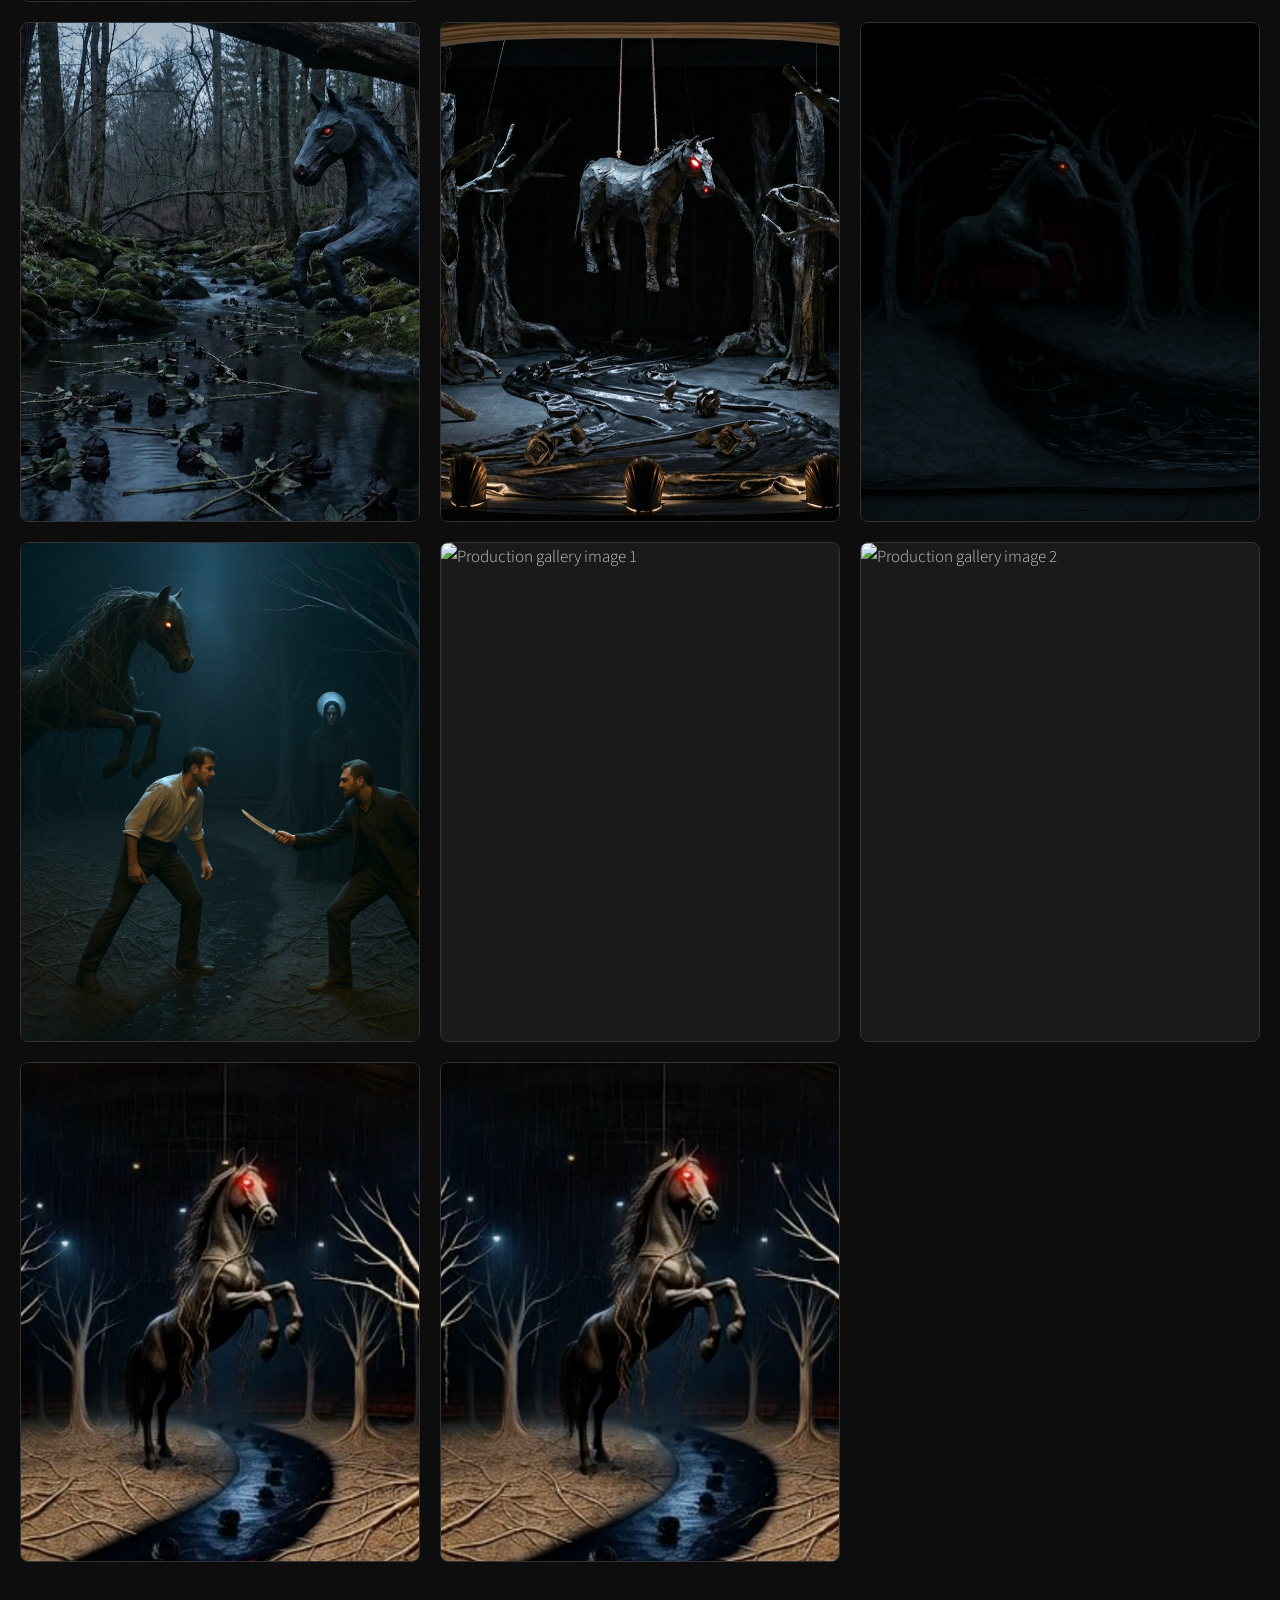
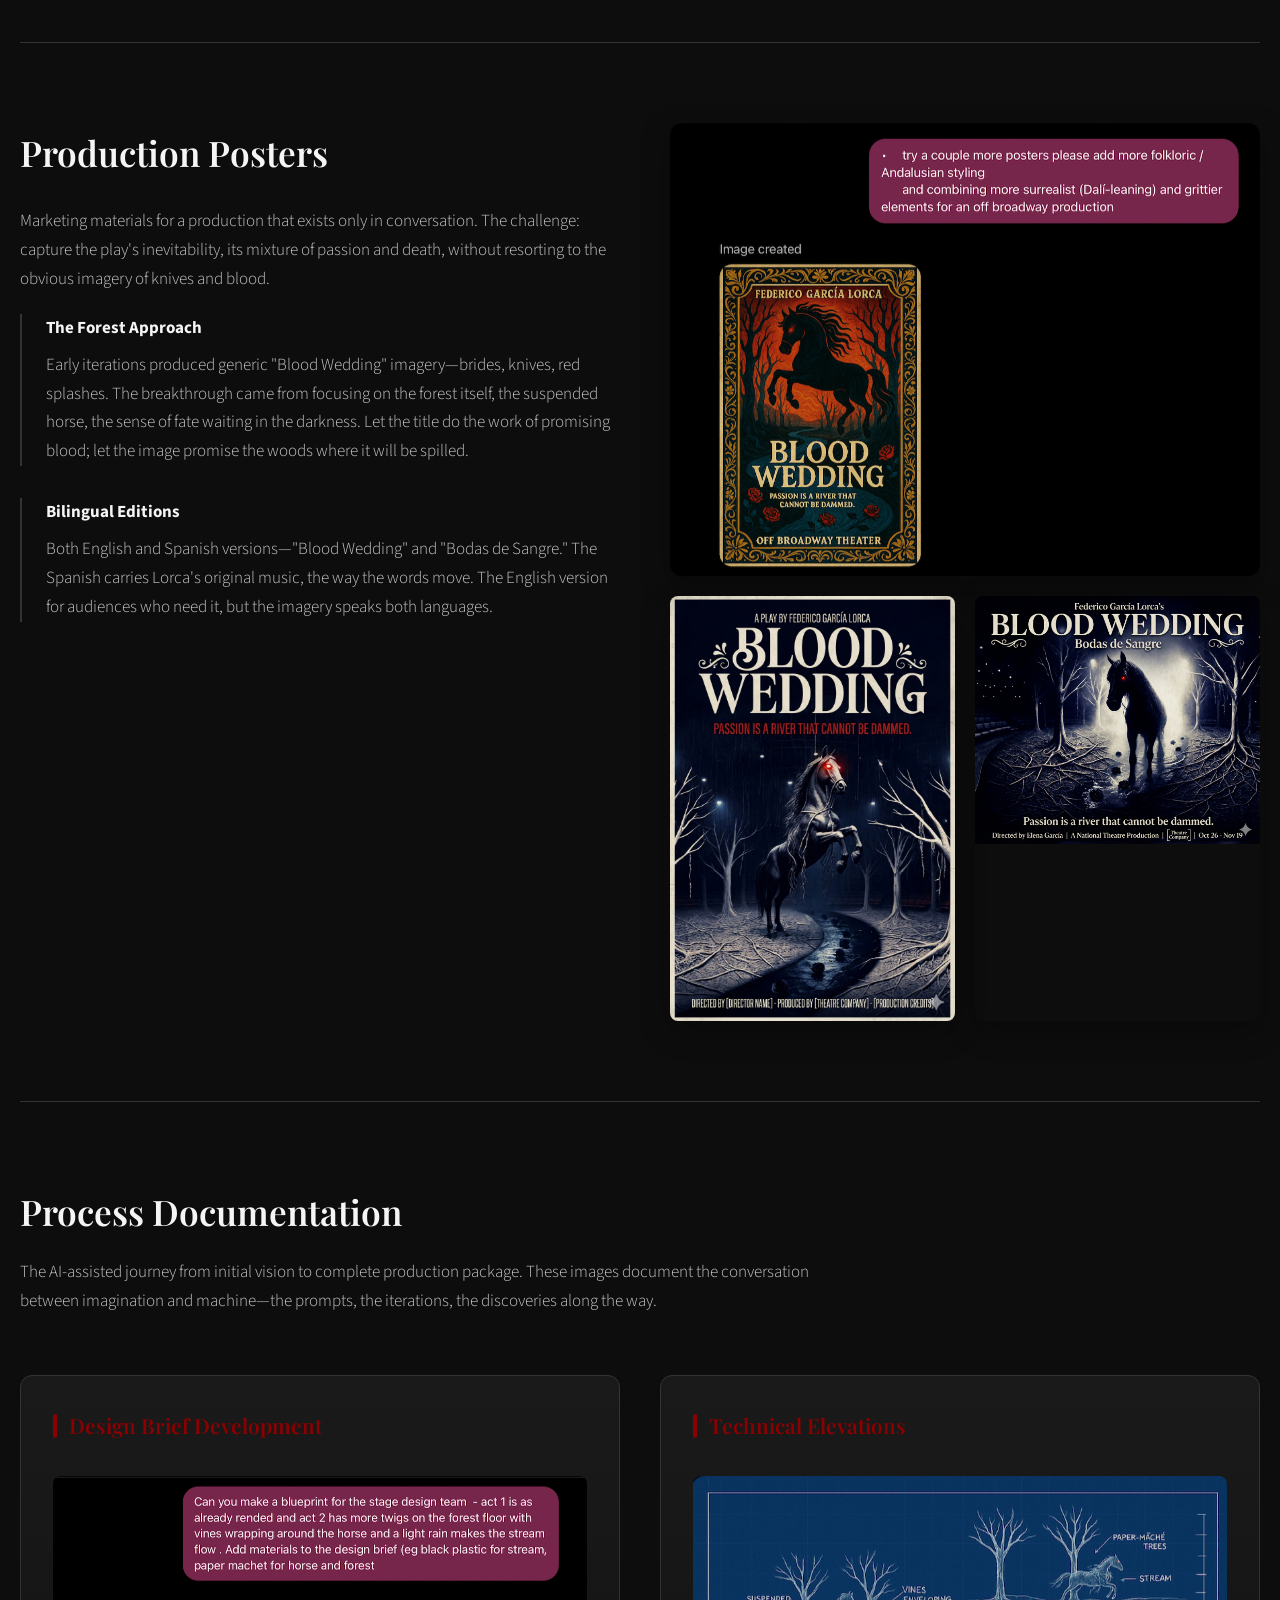
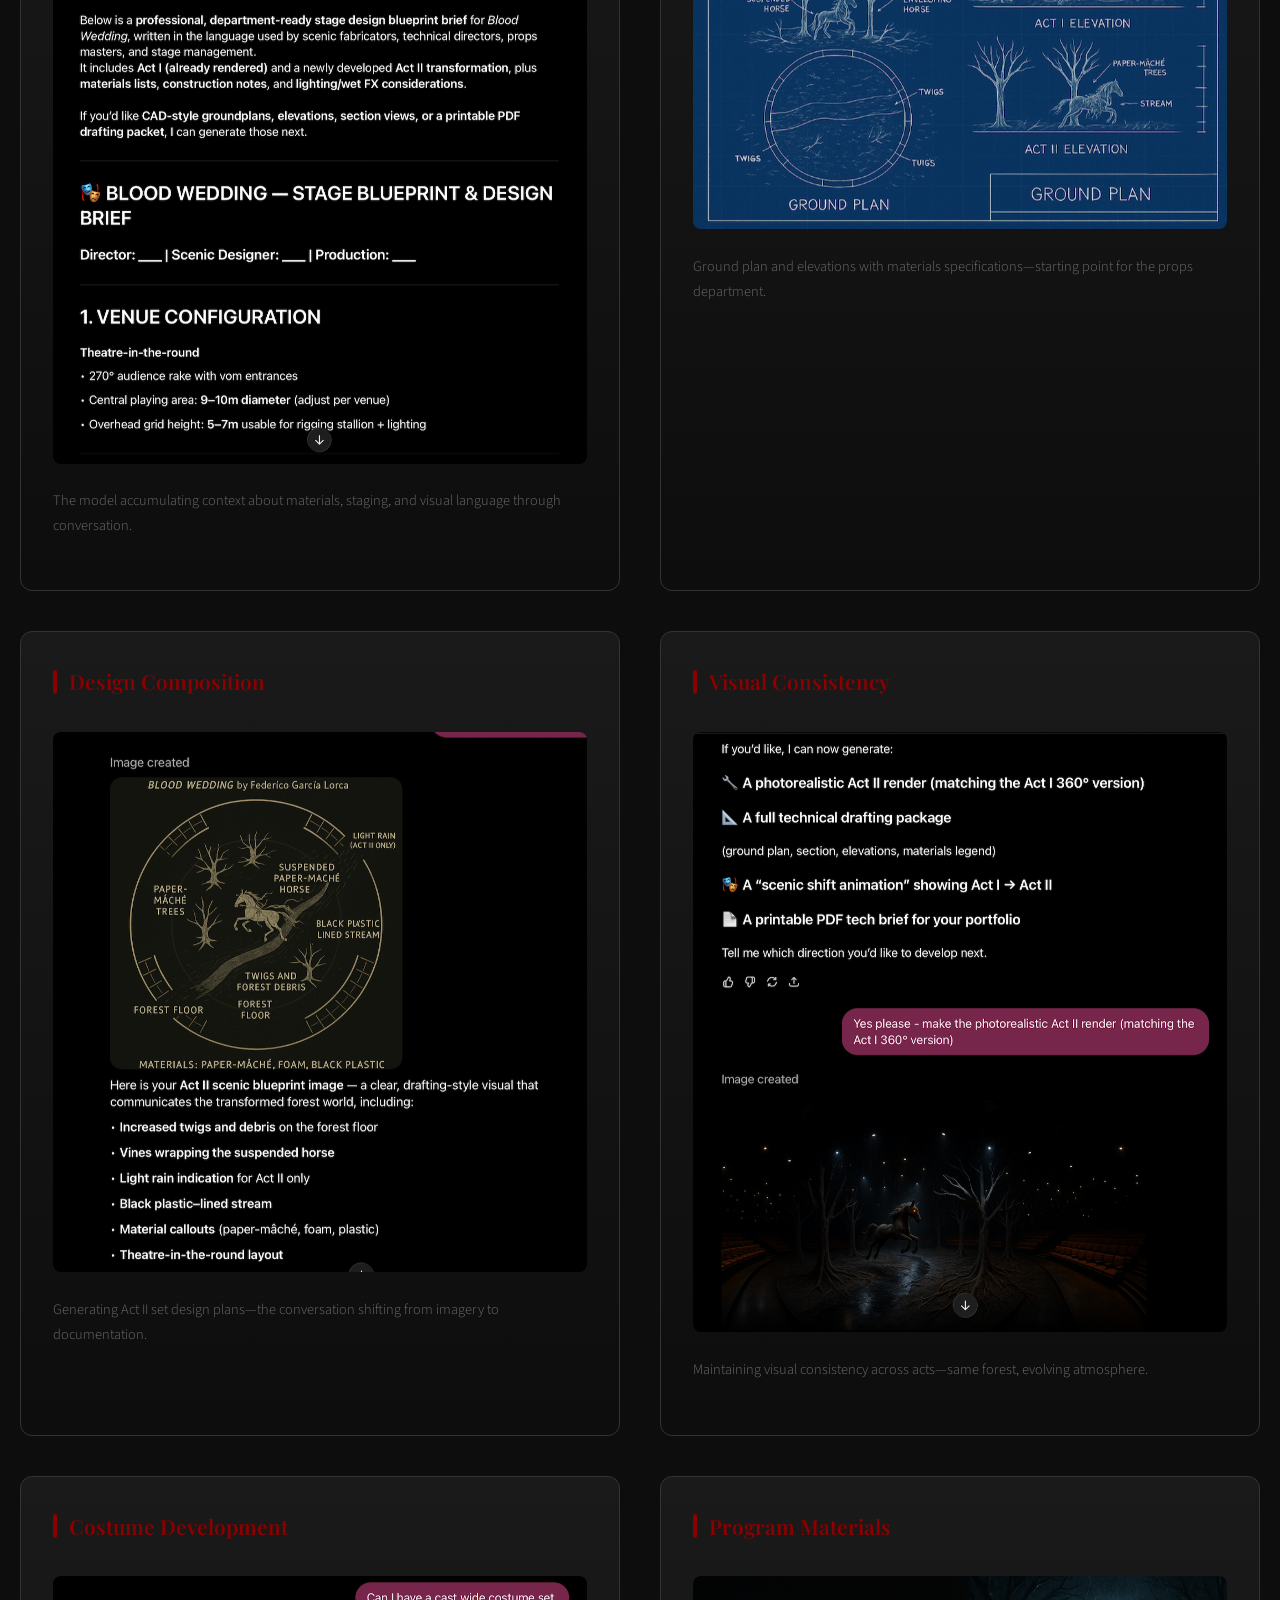
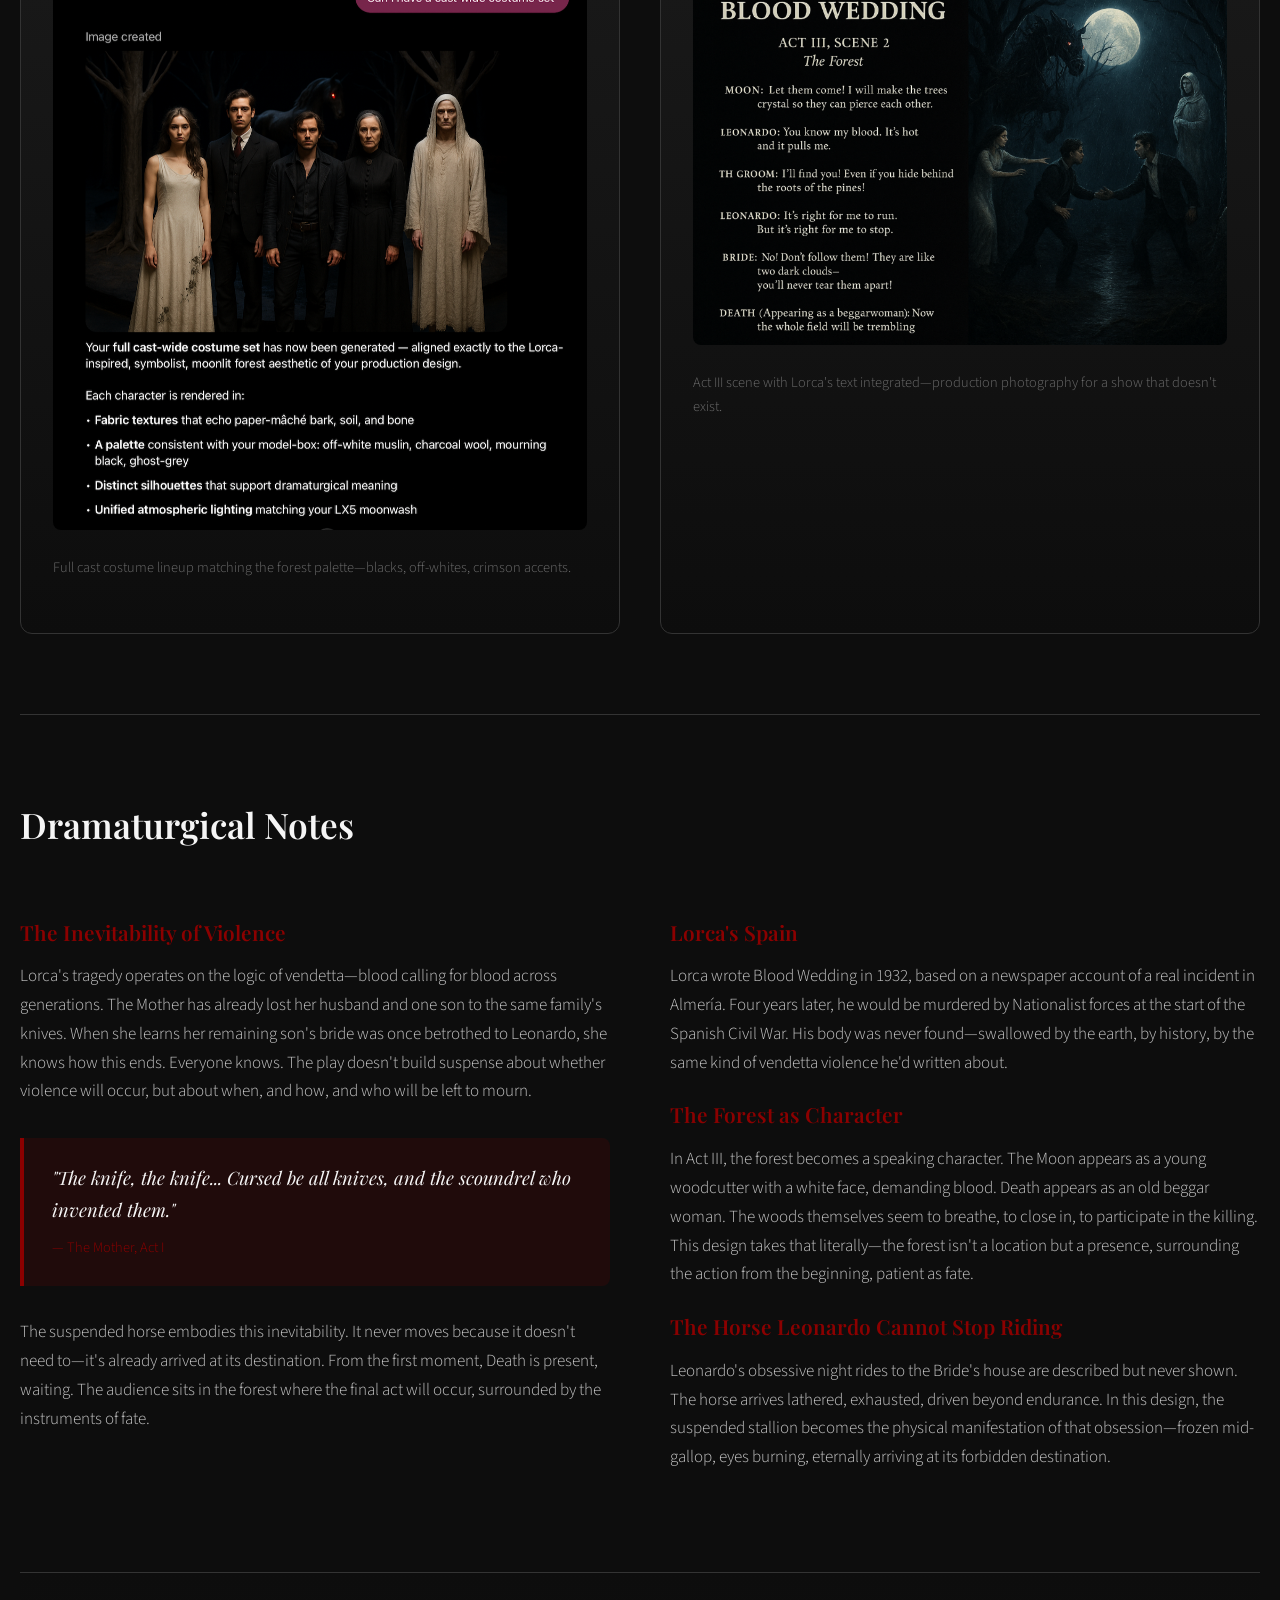
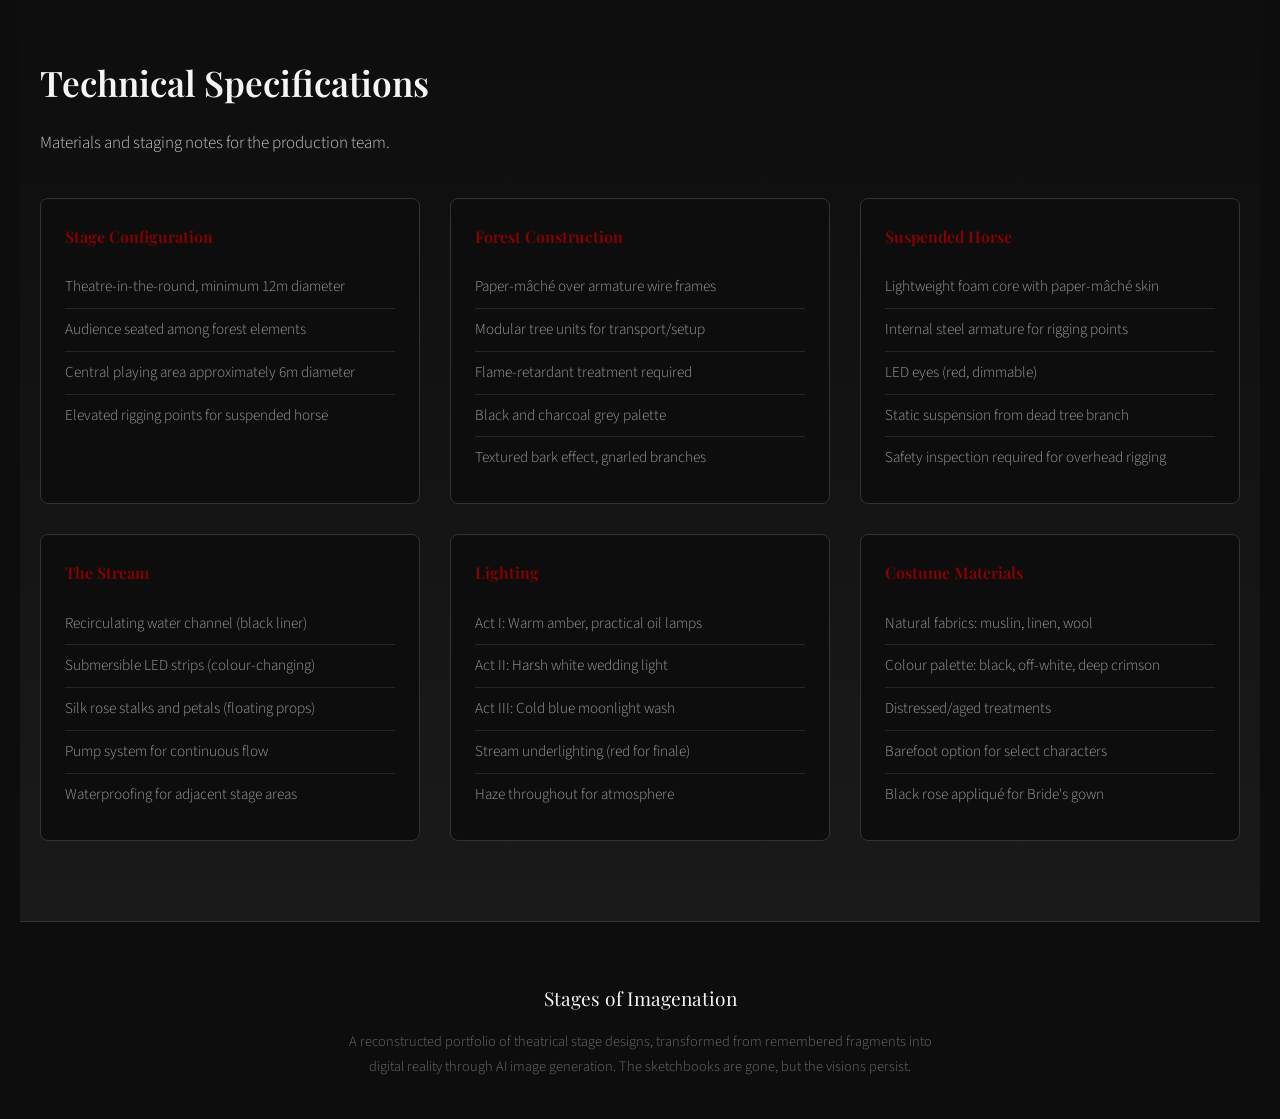
==== commit e9e6b8d8: "Add files via upload" ====
--- a/3-ai-post-Image-gen-BW-creative-project.html
+++ b/3-ai-post-Image-gen-BW-creative-project.html
@@ -595,9 +595,64 @@
                 max-width: 300px;
             }
         }
+
+        /* Site Navigation */
+        .site-nav {
+            position: fixed;
+            top: 0;
+            left: 0;
+            right: 0;
+            padding: 1rem 2rem;
+            z-index: 1000;
+            background: linear-gradient(to bottom, rgba(13, 13, 13, 0.95) 0%, rgba(13, 13, 13, 0.8) 70%, transparent 100%);
+        }
+        .site-nav .nav-container {
+            display: flex;
+            justify-content: space-between;
+            align-items: center;
+            max-width: 1400px;
+            margin: 0 auto;
+        }
+        .site-nav .nav-home {
+            font-family: var(--font-display);
+            font-size: 1rem;
+            color: var(--ink-white);
+            text-decoration: none;
+            transition: color 0.3s ease;
+        }
+        .site-nav .nav-home:hover {
+            color: var(--dust-grey);
+        }
+        .site-nav .nav-links {
+            display: flex;
+            gap: 1.5rem;
+            list-style: none;
+            margin: 0;
+            padding: 0;
+        }
+        .site-nav .nav-links a {
+            font-size: 0.85rem;
+            color: var(--ash-grey);
+            text-decoration: none;
+            transition: color 0.3s ease;
+        }
+        .site-nav .nav-links a:hover {
+            color: var(--ink-white);
+        }
     </style>
 </head>
 <body>
+
+    <!-- Site Navigation -->
+    <nav class="site-nav">
+        <div class="nav-container">
+            <a href="index.html" class="nav-home">Stages of Imagenation</a>
+            <ul class="nav-links">
+                <li><a href="index.html">Works</a></li>
+                <li><a href="about.html">About</a></li>
+            </ul>
+        </div>
+    </nav>
 
 <div class="page-wrapper">
 
@@ -607,10 +662,10 @@
             <span class="production-tag">Reconstructed Design Portfolio</span>
             <h1 class="hero-title">Blood Wedding</h1>
             <p class="hero-subtitle">Federico García Lorca, 1932</p>
-            <p class="hero-translation">Bodas de Sangre "” A Tragedy in Three Acts and Seven Scenes</p>
+            <p class="hero-translation">Bodas de Sangre — A Tragedy in Three Acts and Seven Scenes</p>
             <div class="hero-description">
                 <p>A theatre-in-the-round production set within a dark paper-mâché forest. Black rose stalks float downstream through a glowing river that bisects the stage. Above, suspended mid-gallop from a gnarled branch, a paper-mâché black stallion with fiery red eyes watches over the unfolding tragedy.</p>
-                <p>This is the horse that Death rides in Act III"”frozen in eternal motion, a harbinger made material. The forest grows denser through each act until it consumes everyone.</p>
+                <p>This is the horse that Death rides in Act III—frozen in eternal motion, a harbinger made material. The forest grows denser through each act until it consumes everyone.</p>
             </div>
         </div>
     </header>
@@ -625,38 +680,38 @@
     <section class="design-concept">
         <div class="concept-header">
             <h2>Design Concept</h2>
-            <p>The forest as fate. Lorca's tragedy moves inexorably toward violence in the woods"”the place where the Bride and Leonardo flee, where the Bridegroom pursues, where Death waits disguised as a beggar woman. This design makes the forest present from the first moment, surrounding the audience, growing closer with each act until escape becomes impossible.</p>
+            <p>The forest as fate. Lorca's tragedy moves inexorably toward violence in the woods—the place where the Bride and Leonardo flee, where the Bridegroom pursues, where Death waits disguised as a beggar woman. This design makes the forest present from the first moment, surrounding the audience, growing closer with each act until escape becomes impossible.</p>
         </div>
 
         <div class="concept-grid">
             <div class="concept-block">
                 <h3>The Space</h3>
-                <p>Theatre-in-the-round with the audience seated among paper-mâché trees. The forest isn't a backdrop"”it's the architecture of the space itself. Gnarled black trunks rise from the floor, their branches reaching over the audience's heads.</p>
-                <p>A stream of black water runs stage left to right, its surface catching coloured light from below. Black rose stalks and petals float downstream throughout the performance"”the accumulated debris of the play's symbolism, physical evidence of passion bleeding out.</p>
+                <p>Theatre-in-the-round with the audience seated among paper-mâché trees. The forest isn't a backdrop—it's the architecture of the space itself. Gnarled black trunks rise from the floor, their branches reaching over the audience's heads.</p>
+                <p>A stream of black water runs stage left to right, its surface catching coloured light from below. Black rose stalks and petals float downstream throughout the performance—the accumulated debris of the play's symbolism, physical evidence of passion bleeding out.</p>
             </div>
 
             <div class="concept-block">
                 <h3>The Suspended Horse</h3>
-                <p>Above the stage, caught mid-gallop, a life-size paper-mâché black stallion hangs from a dead tree branch. Its eyes glow faint red"”practical LEDs embedded in the sculptural form. This is the horse Leonardo rides obsessively, the horse that carries him to the Bride, the horse that Death will mount in Act III.</p>
+                <p>Above the stage, caught mid-gallop, a life-size paper-mâché black stallion hangs from a dead tree branch. Its eyes glow faint red—practical LEDs embedded in the sculptural form. This is the horse Leonardo rides obsessively, the horse that carries him to the Bride, the horse that Death will mount in Act III.</p>
                 <p>The horse never moves. It doesn't need to. Suspended in eternal motion, it watches everything unfold below with those burning eyes. When the Moon rises in the final act, the horse's eyes flare brighter.</p>
             </div>
 
             <div class="concept-block">
                 <h3>Lighting Concept</h3>
                 <p>Act I: Warm amber from oil lamps and candles. Domestic interiors carved out of the forest through pools of light. The trees visible at the edges, waiting.</p>
-                <p>Act II: Harsher, flatter light for the wedding celebration. The joy feels wrong"”too bright, too exposed. The forest presses closer in the shadows.</p>
+                <p>Act II: Harsher, flatter light for the wedding celebration. The joy feels wrong—too bright, too exposed. The forest presses closer in the shadows.</p>
                 <p>Act III: Cold blue moonlight. The forest fully revealed, surrounding everything. The stream glows from beneath. The horse's eyes burn red against the blue.</p>
             </div>
 
             <div class="concept-block">
                 <h3>The Stream</h3>
-                <p>Black water flows continuously throughout the performance"”a practical effect using a recirculating channel lined with black plastic. Underwater LEDs shift colour with the lighting states, turning the water blood-red during the final confrontation.</p>
-                <p>Black rose stalks accumulate as the play progresses. By Act III, the stream is choked with them"”the weight of everything that's been lost, floating downstream toward an inevitable end.</p>
+                <p>Black water flows continuously throughout the performance—a practical effect using a recirculating channel lined with black plastic. Underwater LEDs shift colour with the lighting states, turning the water blood-red during the final confrontation.</p>
+                <p>Black rose stalks accumulate as the play progresses. By Act III, the stream is choked with them—the weight of everything that's been lost, floating downstream toward an inevitable end.</p>
             </div>
 
             <div class="concept-block full-width">
                 <h3>Atmospheric Notes</h3>
-                <p>The forest should feel alive"”not in a friendly, enchanted way, but in the way that ancient woods feel alive at night. Watchful. Patient. The paper-mâché texture gives everything a handmade, folkloric quality, as if the set itself were crafted by the same culture that produced the tragedy.</p>
+                <p>The forest should feel alive—not in a friendly, enchanted way, but in the way that ancient woods feel alive at night. Watchful. Patient. The paper-mâché texture gives everything a handmade, folkloric quality, as if the set itself were crafted by the same culture that produced the tragedy.</p>
                 <p>Haze throughout. The trees catching light at unexpected angles. The sense that the forest extends beyond what can be seen, that it goes on forever, that there is no way out except through.</p>
             </div>
         </div>
@@ -666,28 +721,28 @@
     <section class="acts-section">
         <div class="concept-header">
             <h2>The Three Acts</h2>
-            <p>Lorca's tragedy builds from domestic tension to ritual violence. The forest is always present, but the space transforms around it"”intimate interiors giving way to public celebration, finally dissolving into the primordial woods where the vendetta must end.</p>
+            <p>Lorca's tragedy builds from domestic tension to ritual violence. The forest is always present, but the space transforms around it—intimate interiors giving way to public celebration, finally dissolving into the primordial woods where the vendetta must end.</p>
         </div>
 
         <div class="acts-grid">
             <div class="act-card act-one">
-                <h3>Act I "” The Preparations</h3>
+                <h3>Act I — The Preparations</h3>
                 <p class="act-subtitle">Mother's House / Leonardo's House</p>
                 <p>Small pools of amber lamplight carve domestic spaces from the surrounding forest. The trees are visible but held at bay. The stream runs quietly, a few rose stalks floating past. The horse watches, eyes dim.</p>
                 <p>The Mother speaks of knives and blood. Leonardo's horse arrives lathered with sweat. Already the tragedy is set in motion.</p>
             </div>
 
             <div class="act-card act-two">
-                <h3>Act II "” The Wedding</h3>
+                <h3>Act II — The Wedding</h3>
                 <p class="act-subtitle">The Bride's Cave / The Celebration</p>
-                <p>Harsh white light for the wedding. The forest pushed back but not gone"”visible in the corners, waiting. The stream runs faster. More roses accumulate. The horse's eyes pulse with the music.</p>
+                <p>Harsh white light for the wedding. The forest pushed back but not gone—visible in the corners, waiting. The stream runs faster. More roses accumulate. The horse's eyes pulse with the music.</p>
                 <p>The Bride vanishes with Leonardo. The Bridegroom pursues. The forest opens to receive them all.</p>
             </div>
 
             <div class="act-card act-three">
-                <h3>Act III "” The Forest</h3>
+                <h3>Act III — The Forest</h3>
                 <p class="act-subtitle">The Moon / The Confrontation</p>
-                <p>Cold blue moonlight floods the entire space. No more domestic interiors"”only forest, extending into the audience. The stream runs blood-red. The horse's eyes blaze. Death appears as a beggar woman.</p>
+                <p>Cold blue moonlight floods the entire space. No more domestic interiors—only forest, extending into the audience. The stream runs blood-red. The horse's eyes blaze. Death appears as a beggar woman.</p>
                 <p>Two men enter the woods. One will not return. The Moon watches. The horse watches. The forest watches.</p>
             </div>
         </div>
@@ -699,31 +754,31 @@
             <div class="character-visual">
                 <figure>
                     <img src="assets/BwBride1.png" alt="The Bride in costume, leaning against a tree on the forest set" style="width: 100%; border-radius: var(--radius-lg); box-shadow: var(--shadow-soft);">
-                    <figcaption>The Bride in the forest"”off-white muslin with black rose appliqué, barefoot on the forest floor</figcaption>
+                    <figcaption>The Bride in the forest—off-white muslin with black rose appliqué, barefoot on the forest floor</figcaption>
                 </figure>
             </div>
             <div class="character-description">
                 <h2>Costume Design</h2>
-                <p>The costumes emerge from the same palette as the forest"”blacks, off-whites, the deep crimson of blood and roses. Natural textures: muslin, linen, rough wool. Nothing synthetic, nothing modern. These are clothes that belong to the same world as the paper-mâché trees.</p>
+                <p>The costumes emerge from the same palette as the forest—blacks, off-whites, the deep crimson of blood and roses. Natural textures: muslin, linen, rough wool. Nothing synthetic, nothing modern. These are clothes that belong to the same world as the paper-mâché trees.</p>
 
                 <div class="character-detail">
                     <strong>The Bride</strong>
-                    <p>A bias-cut gown in off-white muslin, the hem deliberately distressed as if she's been walking through the forest for years. Subtle appliqué of black rose motifs climb from the hem, reaching toward her heart. Barefoot throughout"”she's connected to the earth, to the forest, to the forces that will destroy her.</p>
+                    <p>A bias-cut gown in off-white muslin, the hem deliberately distressed as if she's been walking through the forest for years. Subtle appliqué of black rose motifs climb from the hem, reaching toward her heart. Barefoot throughout—she's connected to the earth, to the forest, to the forces that will destroy her.</p>
                 </div>
 
                 <div class="character-detail">
                     <strong>Leonardo</strong>
-                    <p>Black shirt, black trousers, the clothes of a man who already belongs to the night. A red sash at his waist"”the only colour, the blood that will be spilled. His riding boots are practical, worn, the boots of a man who can't stop moving.</p>
+                    <p>Black shirt, black trousers, the clothes of a man who already belongs to the night. A red sash at his waist—the only colour, the blood that will be spilled. His riding boots are practical, worn, the boots of a man who can't stop moving.</p>
                 </div>
 
                 <div class="character-detail">
                     <strong>The Mother</strong>
-                    <p>Deep mourning black, as if she's already dressed for funerals yet to come. The fabric is heavier than anyone else's"”the weight of grief she carries, the sons already lost to knives. A black mantilla for the wedding that becomes a shroud.</p>
+                    <p>Deep mourning black, as if she's already dressed for funerals yet to come. The fabric is heavier than anyone else's—the weight of grief she carries, the sons already lost to knives. A black mantilla for the wedding that becomes a shroud.</p>
                 </div>
 
                 <div class="character-detail">
                     <strong>Death (The Beggar Woman)</strong>
-                    <p>Rags that might once have been a wedding dress"”yellowed, torn, trailing. She emerges from the forest as if she's been waiting there for centuries. Her face is pale to the point of theatrical makeup, her movements fluid, inhuman. She is the forest made flesh.</p>
+                    <p>Rags that might once have been a wedding dress—yellowed, torn, trailing. She emerges from the forest as if she's been waiting there for centuries. Her face is pale to the point of theatrical makeup, her movements fluid, inhuman. She is the forest made flesh.</p>
                 </div>
             </div>
         </div>
@@ -739,51 +794,51 @@
         <div class="gallery-grid">
             <figure class="gallery-item wide">
                 <img src="assets/BW5.png" alt="Full stage render - the forest revealed">
-                <figcaption>The final vision"”theatre-in-the-round forest with suspended horse</figcaption>
+                <figcaption>The final vision—theatre-in-the-round forest with suspended horse</figcaption>
             </figure>
             <figure class="gallery-item">
                 <img src="assets/BW4.png" alt="Theatre-in-the-round forest set">
-                <figcaption>First prompt iteration"”the forest takes shape</figcaption>
+                <figcaption>First prompt iteration—the forest takes shape</figcaption>
             </figure>
             <figure class="gallery-item">
                 <img src="assets/BW6.png" alt="Act II staging with rain">
-                <figcaption>Act II transformation"”vines enveloping the horse</figcaption>
+                <figcaption>Act II transformation—vines enveloping the horse</figcaption>
             </figure>
             <figure class="gallery-item wide">
                 <img src="assets/BW11.png" alt="Act III staging - the forest closes in">
-                <figcaption>Act III"”the forest fully revealed, consuming everything</figcaption>
+                <figcaption>Act III—the forest fully revealed, consuming everything</figcaption>
             </figure>
             <figure class="gallery-item">
                 <img src="assets/BW1.png" alt="Alternative forest angle">
-                <figcaption>The vision realised"”forest, stream, suspended horse</figcaption>
+                <figcaption>The vision realised—forest, stream, suspended horse</figcaption>
             </figure>
             <figure class="gallery-item">
                 <img src="assets/BW2.png" alt="Early design iteration">
-                <figcaption>Early prompt exploration"”finding the atmosphere</figcaption>
+                <figcaption>Early prompt exploration—finding the atmosphere</figcaption>
             </figure>
             <figure class="gallery-item">
                 <img src="assets/BW3.png" alt="360-degree panorama view">
-                <figcaption>360-degree panorama"”the forest surrounds</figcaption>
+                <figcaption>360-degree panorama—the forest surrounds</figcaption>
             </figure>
             <figure class="gallery-item">
                 <img src="assets/BW7.png" alt="Detailed forest view">
-                <figcaption>Paper-mâché texture"”handmade, folkloric</figcaption>
+                <figcaption>Paper-mâché texture—handmade, folkloric</figcaption>
             </figure>
             <figure class="gallery-item">
                 <img src="assets/BWgal1.jpg" alt="Production gallery image 1">
-                <figcaption>Production render"”atmospheric haze through trees</figcaption>
+                <figcaption>Production render—atmospheric haze through trees</figcaption>
             </figure>
             <figure class="gallery-item">
                 <img src="assets/BWgal2.jpg" alt="Production gallery image 2">
-                <figcaption>The stream detail"”roses floating downstream</figcaption>
+                <figcaption>The stream detail—roses floating downstream</figcaption>
             </figure>
             <figure class="gallery-item">
                 <img src="assets/bw10.jpg" alt="Cross-platform render comparison">
-                <figcaption>Cross-platform iteration"”refining the vision</figcaption>
+                <figcaption>Cross-platform iteration—refining the vision</figcaption>
             </figure>
             <figure class="gallery-item">
                 <img src="assets/BWherogrok.png" alt="Grok AI render">
-                <figcaption>Grok interpretation"”different AI, same vision</figcaption>
+                <figcaption>Grok interpretation—different AI, same vision</figcaption>
             </figure>
         </div>
     </section>
@@ -797,12 +852,12 @@
 
                 <div class="character-detail">
                     <strong>The Forest Approach</strong>
-                    <p>Early iterations produced generic "Blood Wedding" imagery"”brides, knives, red splashes. The breakthrough came from focusing on the forest itself, the suspended horse, the sense of fate waiting in the darkness. Let the title do the work of promising blood; let the image promise the woods where it will be spilled.</p>
+                    <p>Early iterations produced generic "Blood Wedding" imagery—brides, knives, red splashes. The breakthrough came from focusing on the forest itself, the suspended horse, the sense of fate waiting in the darkness. Let the title do the work of promising blood; let the image promise the woods where it will be spilled.</p>
                 </div>
 
                 <div class="character-detail">
                     <strong>Bilingual Editions</strong>
-                    <p>Both English and Spanish versions"”"Blood Wedding" and "Bodas de Sangre." The Spanish carries Lorca's original music, the way the words move. The English version for audiences who need it, but the imagery speaks both languages.</p>
+                    <p>Both English and Spanish versions—"Blood Wedding" and "Bodas de Sangre." The Spanish carries Lorca's original music, the way the words move. The English version for audiences who need it, but the imagery speaks both languages.</p>
                 </div>
             </div>
             <div class="poster-grid">
@@ -823,7 +878,7 @@
     <section class="design-concept" style="border-top: 1px solid var(--charcoal-600);">
         <div class="concept-header">
             <h2>Process Documentation</h2>
-            <p>The AI-assisted journey from initial vision to complete production package. These images document the conversation between imagination and machine"”the prompts, the iterations, the discoveries along the way.</p>
+            <p>The AI-assisted journey from initial vision to complete production package. These images document the conversation between imagination and machine—the prompts, the iterations, the discoveries along the way.</p>
         </div>
 
         <div class="concept-grid">
@@ -836,31 +891,31 @@
             <div class="concept-block">
                 <h3>Technical Elevations</h3>
                 <img src="assets/bwElevation.png" alt="Technical blueprint with elevations" style="width: 100%; border-radius: var(--radius-md); margin-top: 16px;">
-                <p style="margin-top: 16px; font-size: 0.9rem; color: var(--stone-grey);">Ground plan and elevations with materials specifications"”starting point for the props department.</p>
+                <p style="margin-top: 16px; font-size: 0.9rem; color: var(--stone-grey);">Ground plan and elevations with materials specifications—starting point for the props department.</p>
             </div>
 
             <div class="concept-block">
                 <h3>Design Composition</h3>
                 <img src="assets/bwdesigncomp.png" alt="Design composition documentation" style="width: 100%; border-radius: var(--radius-md); margin-top: 16px;">
-                <p style="margin-top: 16px; font-size: 0.9rem; color: var(--stone-grey);">Generating Act II set design plans"”the conversation shifting from imagery to documentation.</p>
+                <p style="margin-top: 16px; font-size: 0.9rem; color: var(--stone-grey);">Generating Act II set design plans—the conversation shifting from imagery to documentation.</p>
             </div>
 
             <div class="concept-block">
                 <h3>Visual Consistency</h3>
                 <img src="assets/bwTempcon.png" alt="Temporal consistency across acts" style="width: 100%; border-radius: var(--radius-md); margin-top: 16px;">
-                <p style="margin-top: 16px; font-size: 0.9rem; color: var(--stone-grey);">Maintaining visual consistency across acts"”same forest, evolving atmosphere.</p>
+                <p style="margin-top: 16px; font-size: 0.9rem; color: var(--stone-grey);">Maintaining visual consistency across acts—same forest, evolving atmosphere.</p>
             </div>
 
             <div class="concept-block">
                 <h3>Costume Development</h3>
                 <img src="assets/bwcostumeset.png" alt="Costume set design" style="width: 100%; border-radius: var(--radius-md); margin-top: 16px;">
-                <p style="margin-top: 16px; font-size: 0.9rem; color: var(--stone-grey);">Full cast costume lineup matching the forest palette"”blacks, off-whites, crimson accents.</p>
+                <p style="margin-top: 16px; font-size: 0.9rem; color: var(--stone-grey);">Full cast costume lineup matching the forest palette—blacks, off-whites, crimson accents.</p>
             </div>
 
             <div class="concept-block">
                 <h3>Program Materials</h3>
                 <img src="assets/bwprogram.png" alt="Program spread design" style="width: 100%; border-radius: var(--radius-md); margin-top: 16px;">
-                <p style="margin-top: 16px; font-size: 0.9rem; color: var(--stone-grey);">Act III scene with Lorca's text integrated"”production photography for a show that doesn't exist.</p>
+                <p style="margin-top: 16px; font-size: 0.9rem; color: var(--stone-grey);">Act III scene with Lorca's text integrated—production photography for a show that doesn't exist.</p>
             </div>
         </div>
     </section>
@@ -874,25 +929,25 @@
         <div class="dramaturgy-content">
             <div>
                 <h3>The Inevitability of Violence</h3>
-                <p>Lorca's tragedy operates on the logic of vendetta"”blood calling for blood across generations. The Mother has already lost her husband and one son to the same family's knives. When she learns her remaining son's bride was once betrothed to Leonardo, she knows how this ends. Everyone knows. The play doesn't build suspense about whether violence will occur, but about when, and how, and who will be left to mourn.</p>
+                <p>Lorca's tragedy operates on the logic of vendetta—blood calling for blood across generations. The Mother has already lost her husband and one son to the same family's knives. When she learns her remaining son's bride was once betrothed to Leonardo, she knows how this ends. Everyone knows. The play doesn't build suspense about whether violence will occur, but about when, and how, and who will be left to mourn.</p>
 
                 <div class="quote-block">
                     <p>"The knife, the knife... Cursed be all knives, and the scoundrel who invented them."</p>
-                    <cite>"” The Mother, Act I</cite>
-                </div>
-
-                <p>The suspended horse embodies this inevitability. It never moves because it doesn't need to"”it's already arrived at its destination. From the first moment, Death is present, waiting. The audience sits in the forest where the final act will occur, surrounded by the instruments of fate.</p>
+                    <cite>— The Mother, Act I</cite>
+                </div>
+
+                <p>The suspended horse embodies this inevitability. It never moves because it doesn't need to—it's already arrived at its destination. From the first moment, Death is present, waiting. The audience sits in the forest where the final act will occur, surrounded by the instruments of fate.</p>
             </div>
 
             <div>
                 <h3>Lorca's Spain</h3>
-                <p>Lorca wrote Blood Wedding in 1932, based on a newspaper account of a real incident in Almería. Four years later, he would be murdered by Nationalist forces at the start of the Spanish Civil War. His body was never found"”swallowed by the earth, by history, by the same kind of vendetta violence he'd written about.</p>
+                <p>Lorca wrote Blood Wedding in 1932, based on a newspaper account of a real incident in Almería. Four years later, he would be murdered by Nationalist forces at the start of the Spanish Civil War. His body was never found—swallowed by the earth, by history, by the same kind of vendetta violence he'd written about.</p>
 
                 <h3>The Forest as Character</h3>
-                <p>In Act III, the forest becomes a speaking character. The Moon appears as a young woodcutter with a white face, demanding blood. Death appears as an old beggar woman. The woods themselves seem to breathe, to close in, to participate in the killing. This design takes that literally"”the forest isn't a location but a presence, surrounding the action from the beginning, patient as fate.</p>
+                <p>In Act III, the forest becomes a speaking character. The Moon appears as a young woodcutter with a white face, demanding blood. Death appears as an old beggar woman. The woods themselves seem to breathe, to close in, to participate in the killing. This design takes that literally—the forest isn't a location but a presence, surrounding the action from the beginning, patient as fate.</p>
 
                 <h3>The Horse Leonardo Cannot Stop Riding</h3>
-                <p>Leonardo's obsessive night rides to the Bride's house are described but never shown. The horse arrives lathered, exhausted, driven beyond endurance. In this design, the suspended stallion becomes the physical manifestation of that obsession"”frozen mid-gallop, eyes burning, eternally arriving at its forbidden destination.</p>
+                <p>Leonardo's obsessive night rides to the Bride's house are described but never shown. The horse arrives lathered, exhausted, driven beyond endurance. In this design, the suspended stallion becomes the physical manifestation of that obsession—frozen mid-gallop, eyes burning, eternally arriving at its forbidden destination.</p>
             </div>
         </div>
     </section>
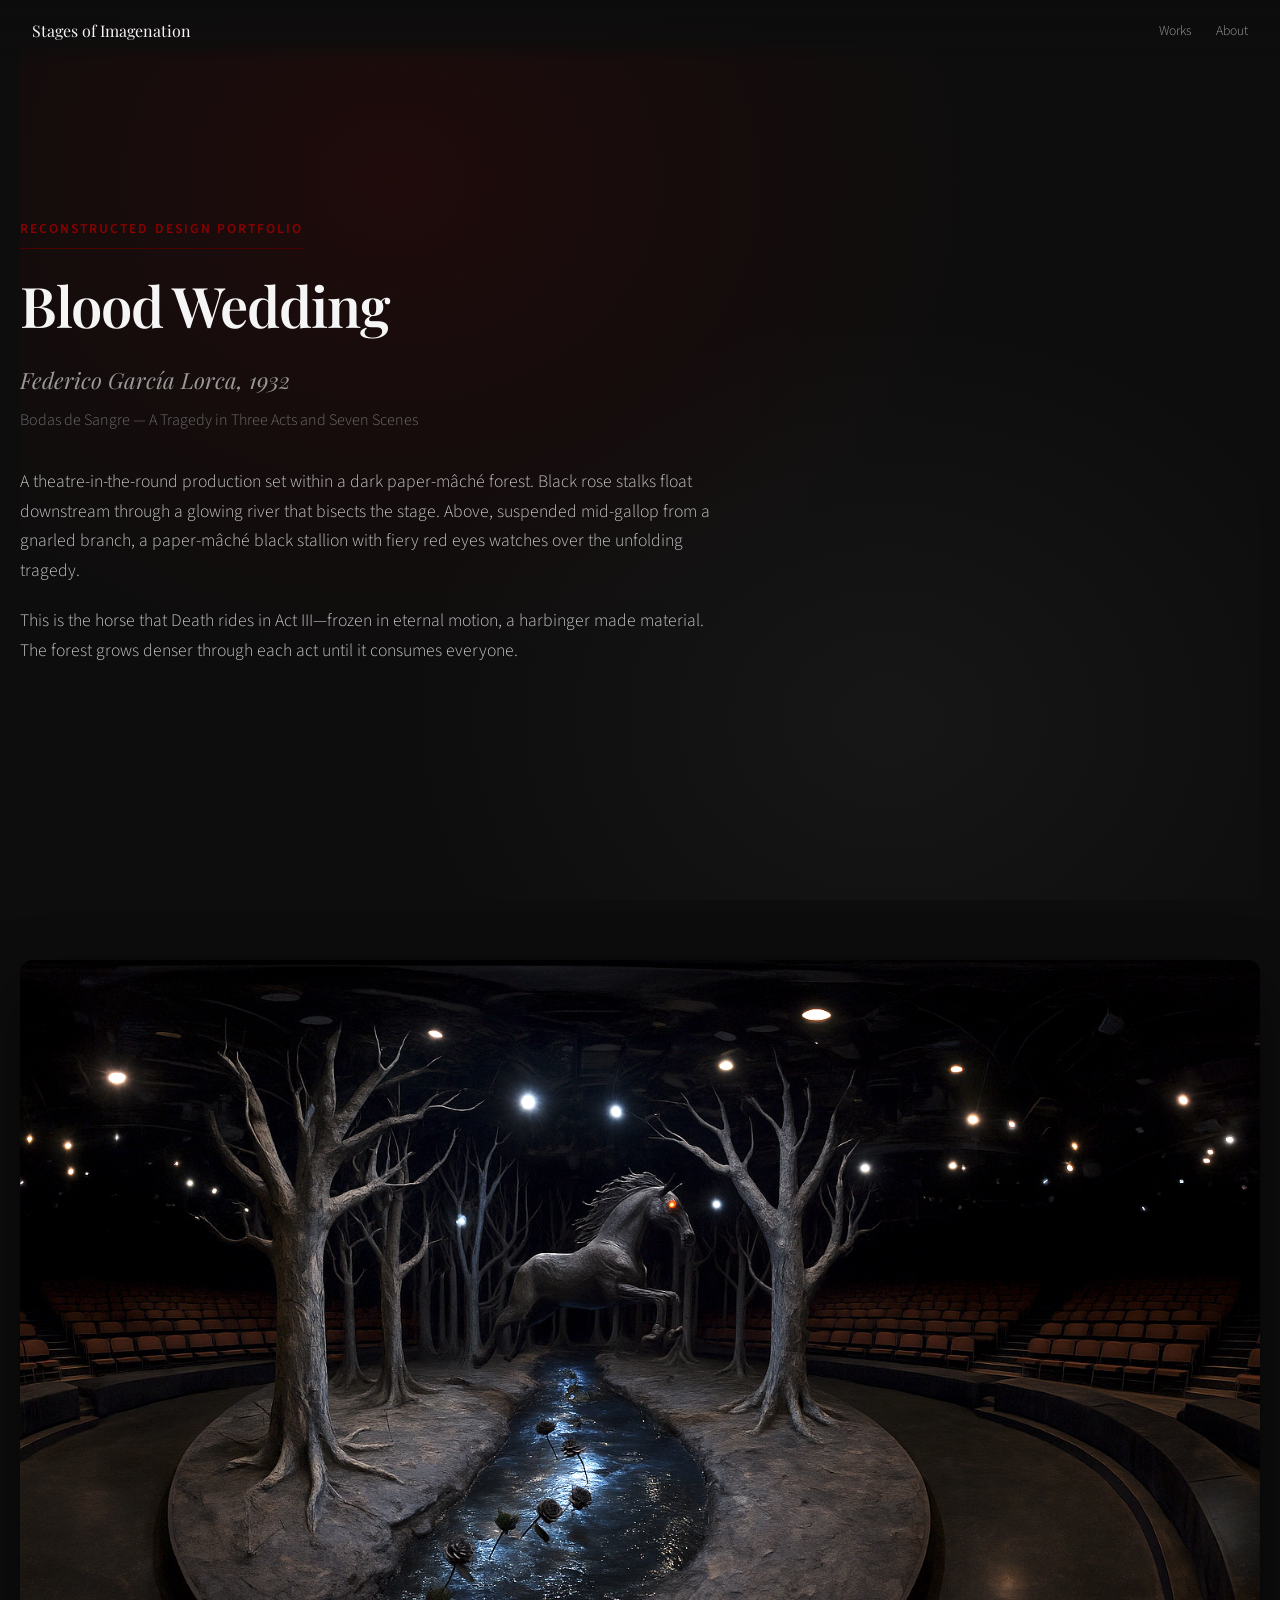
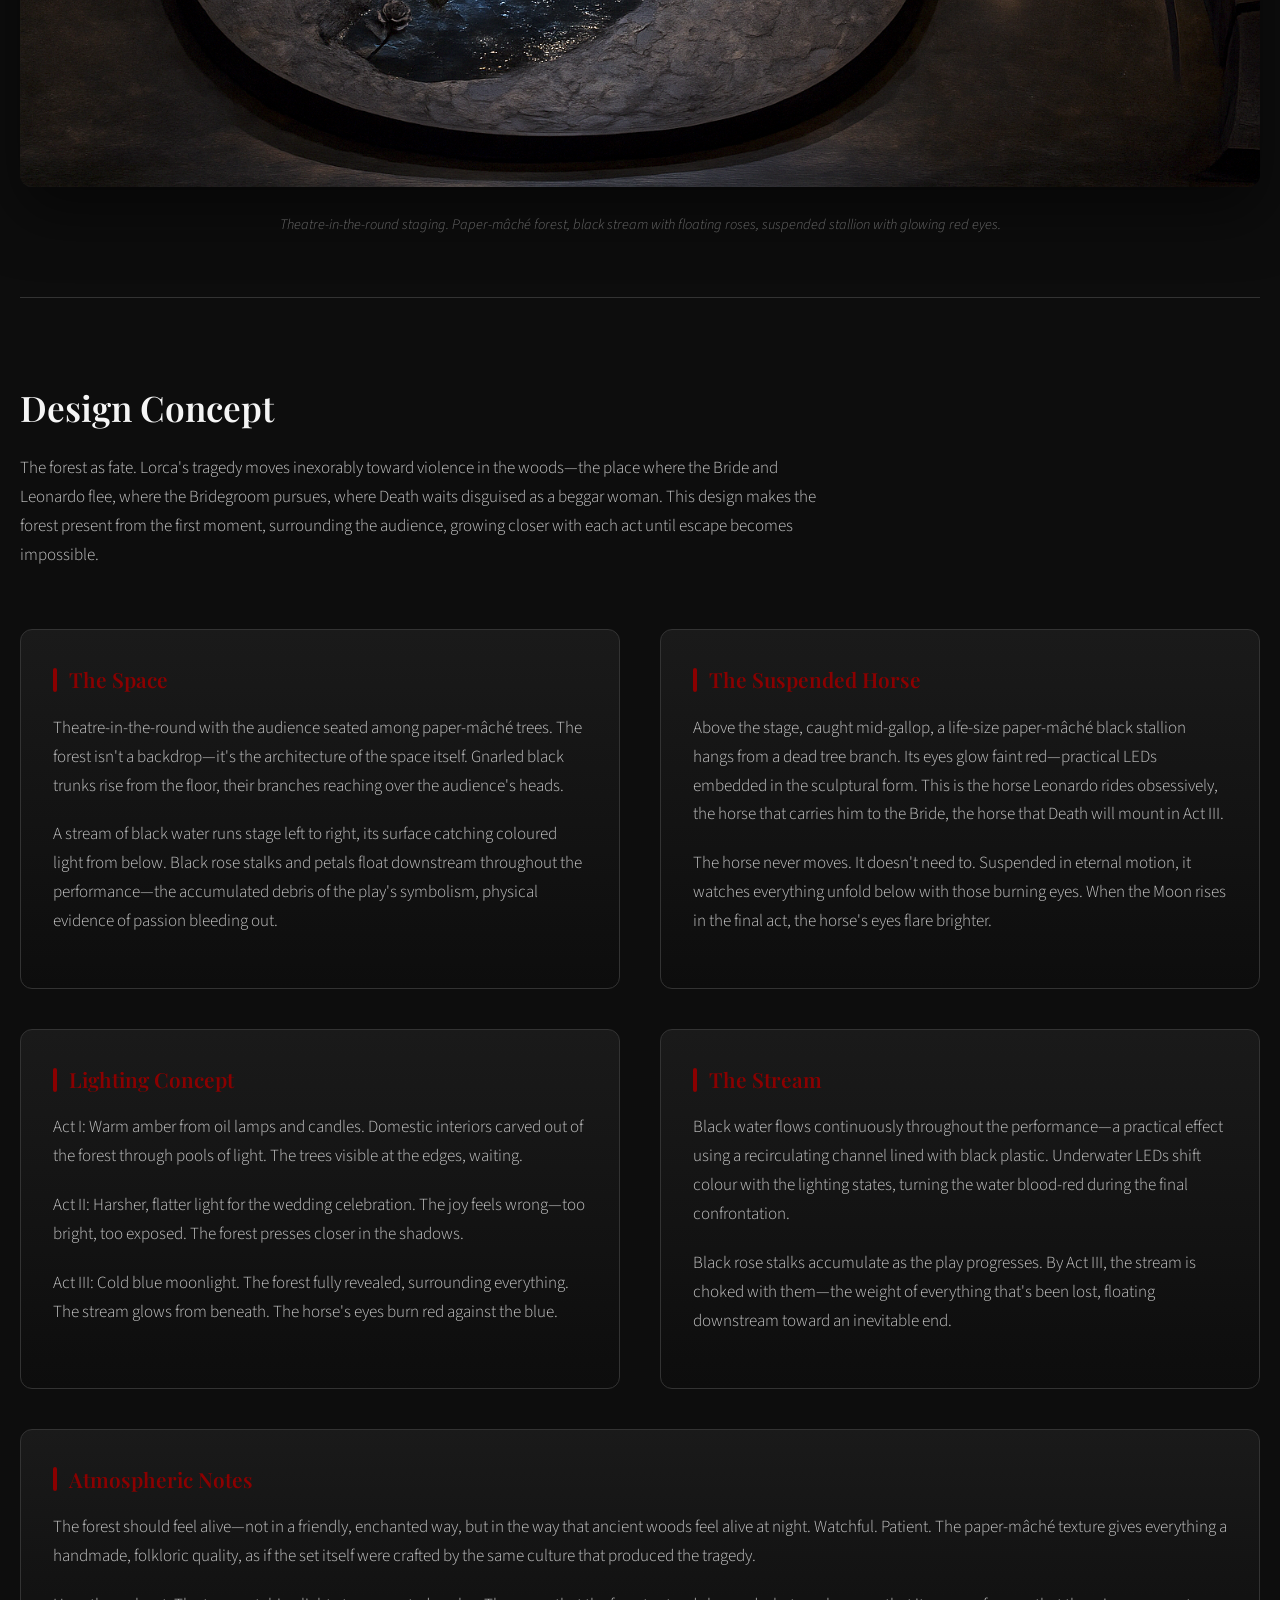
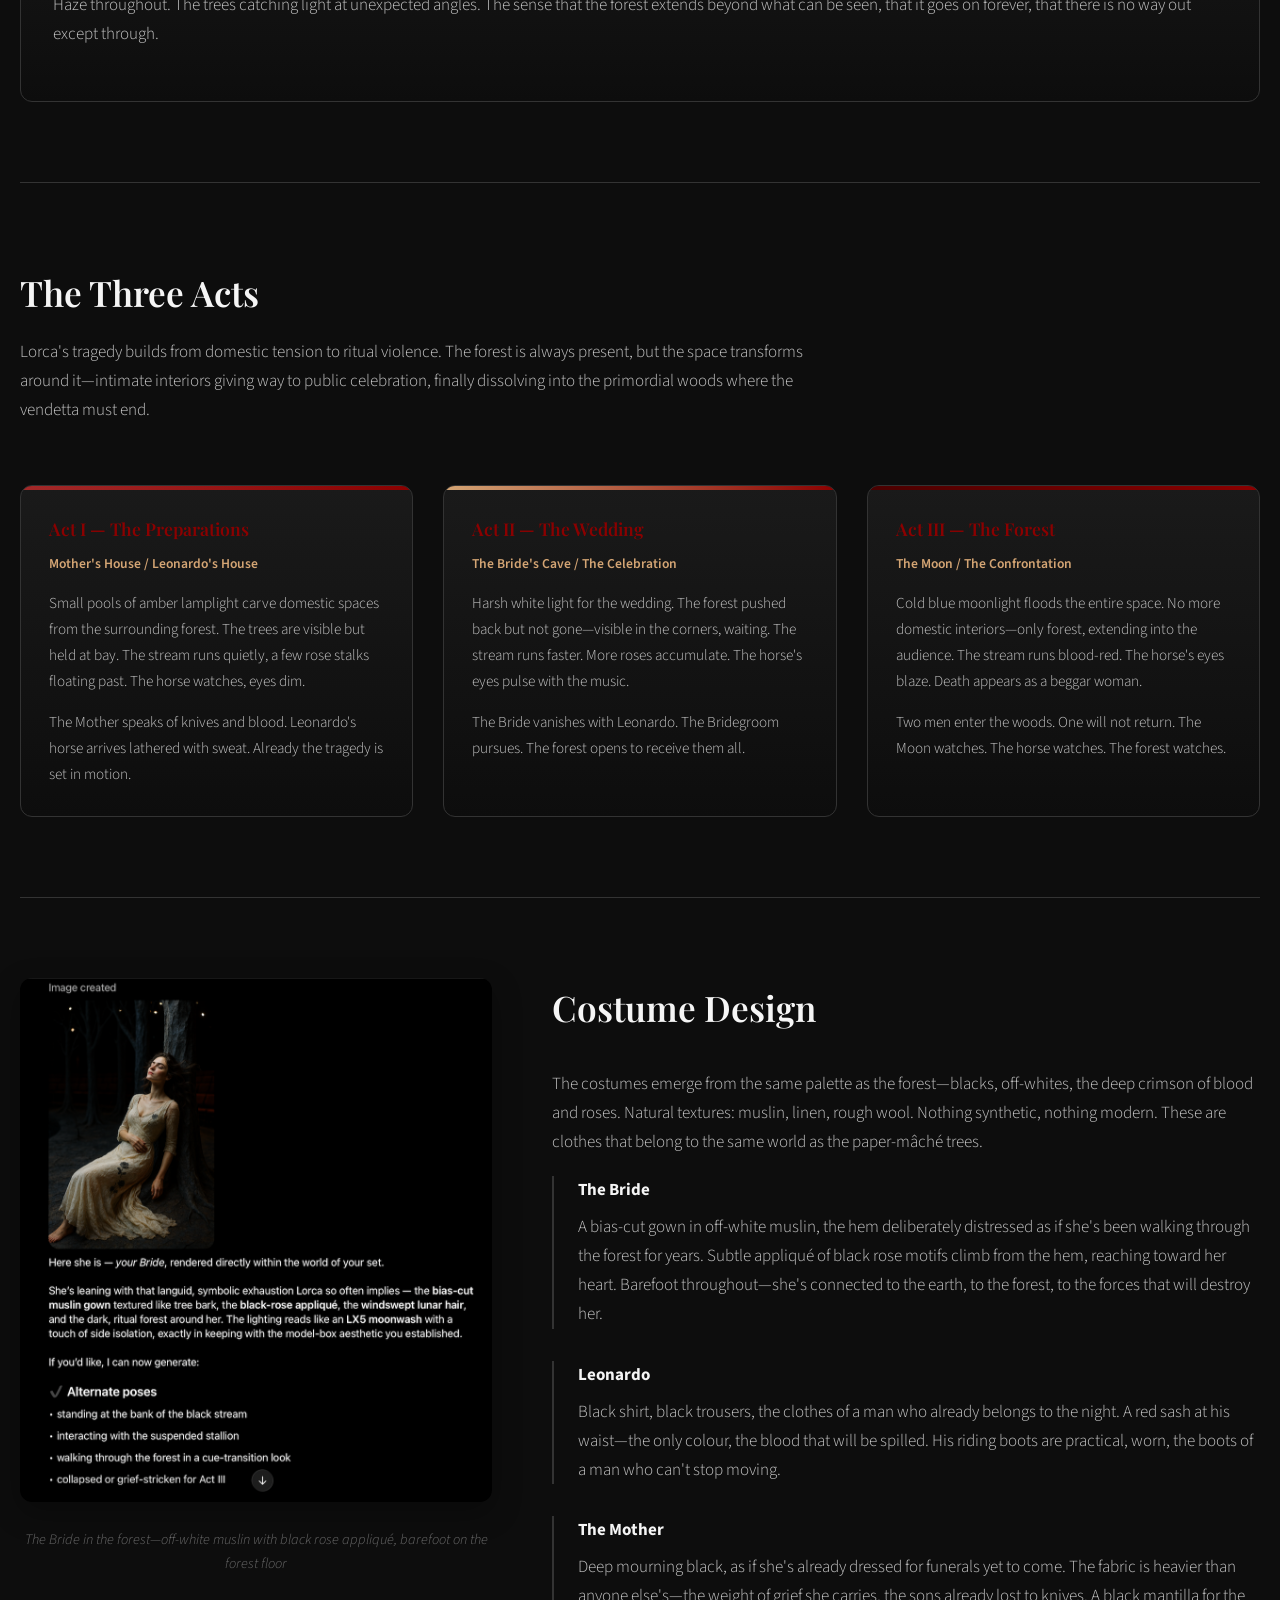
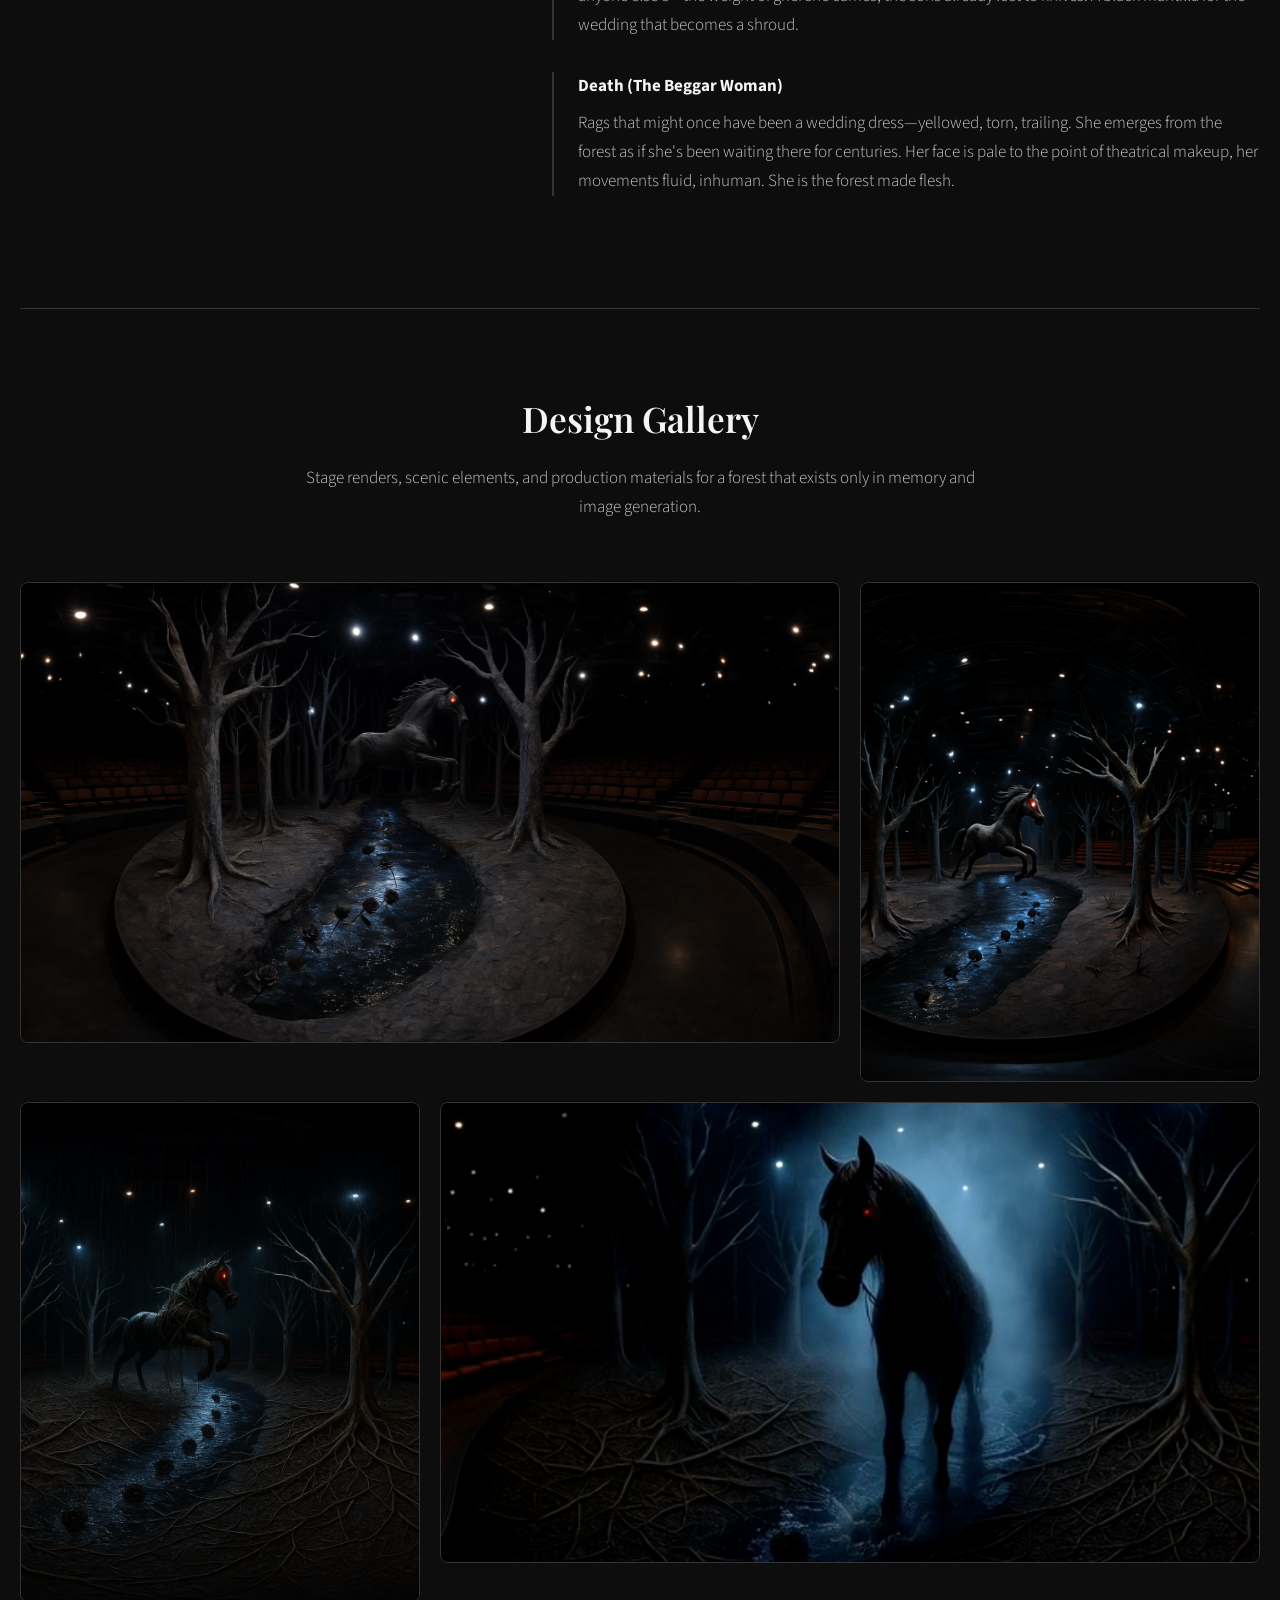
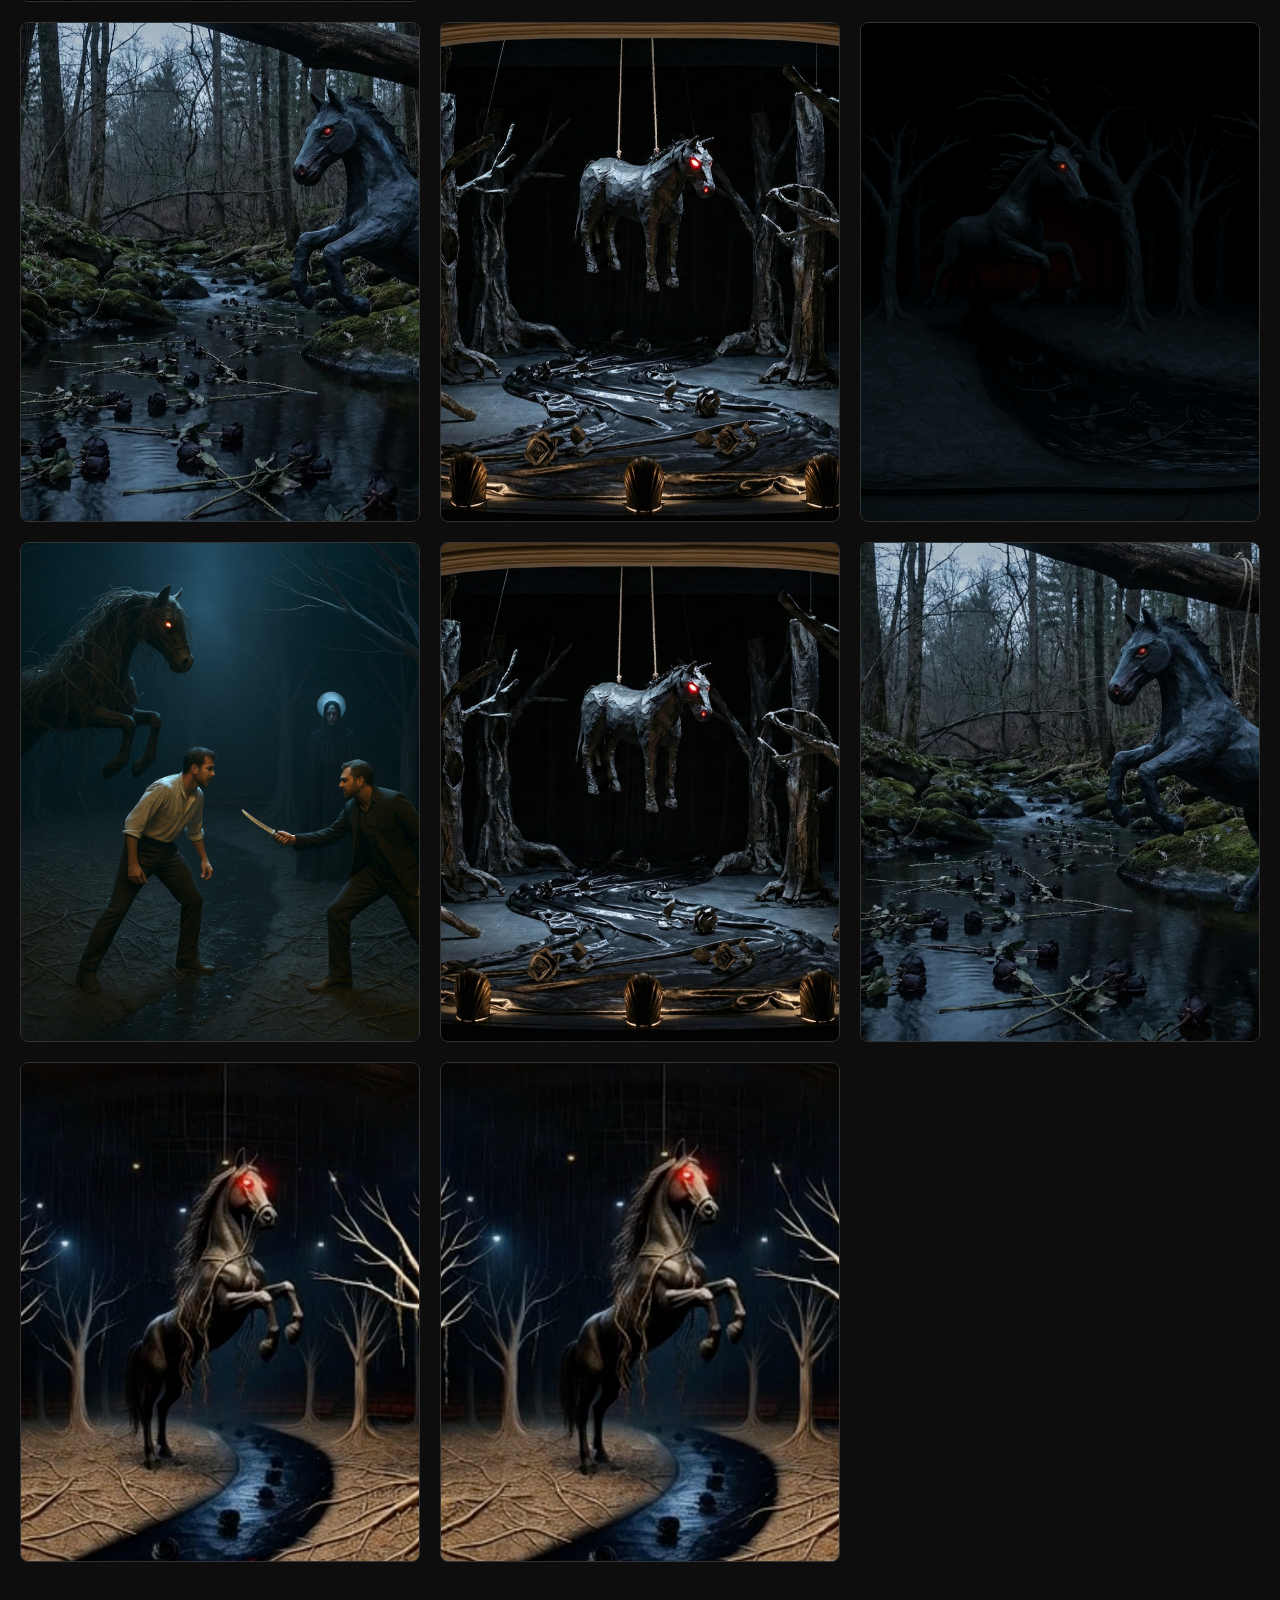
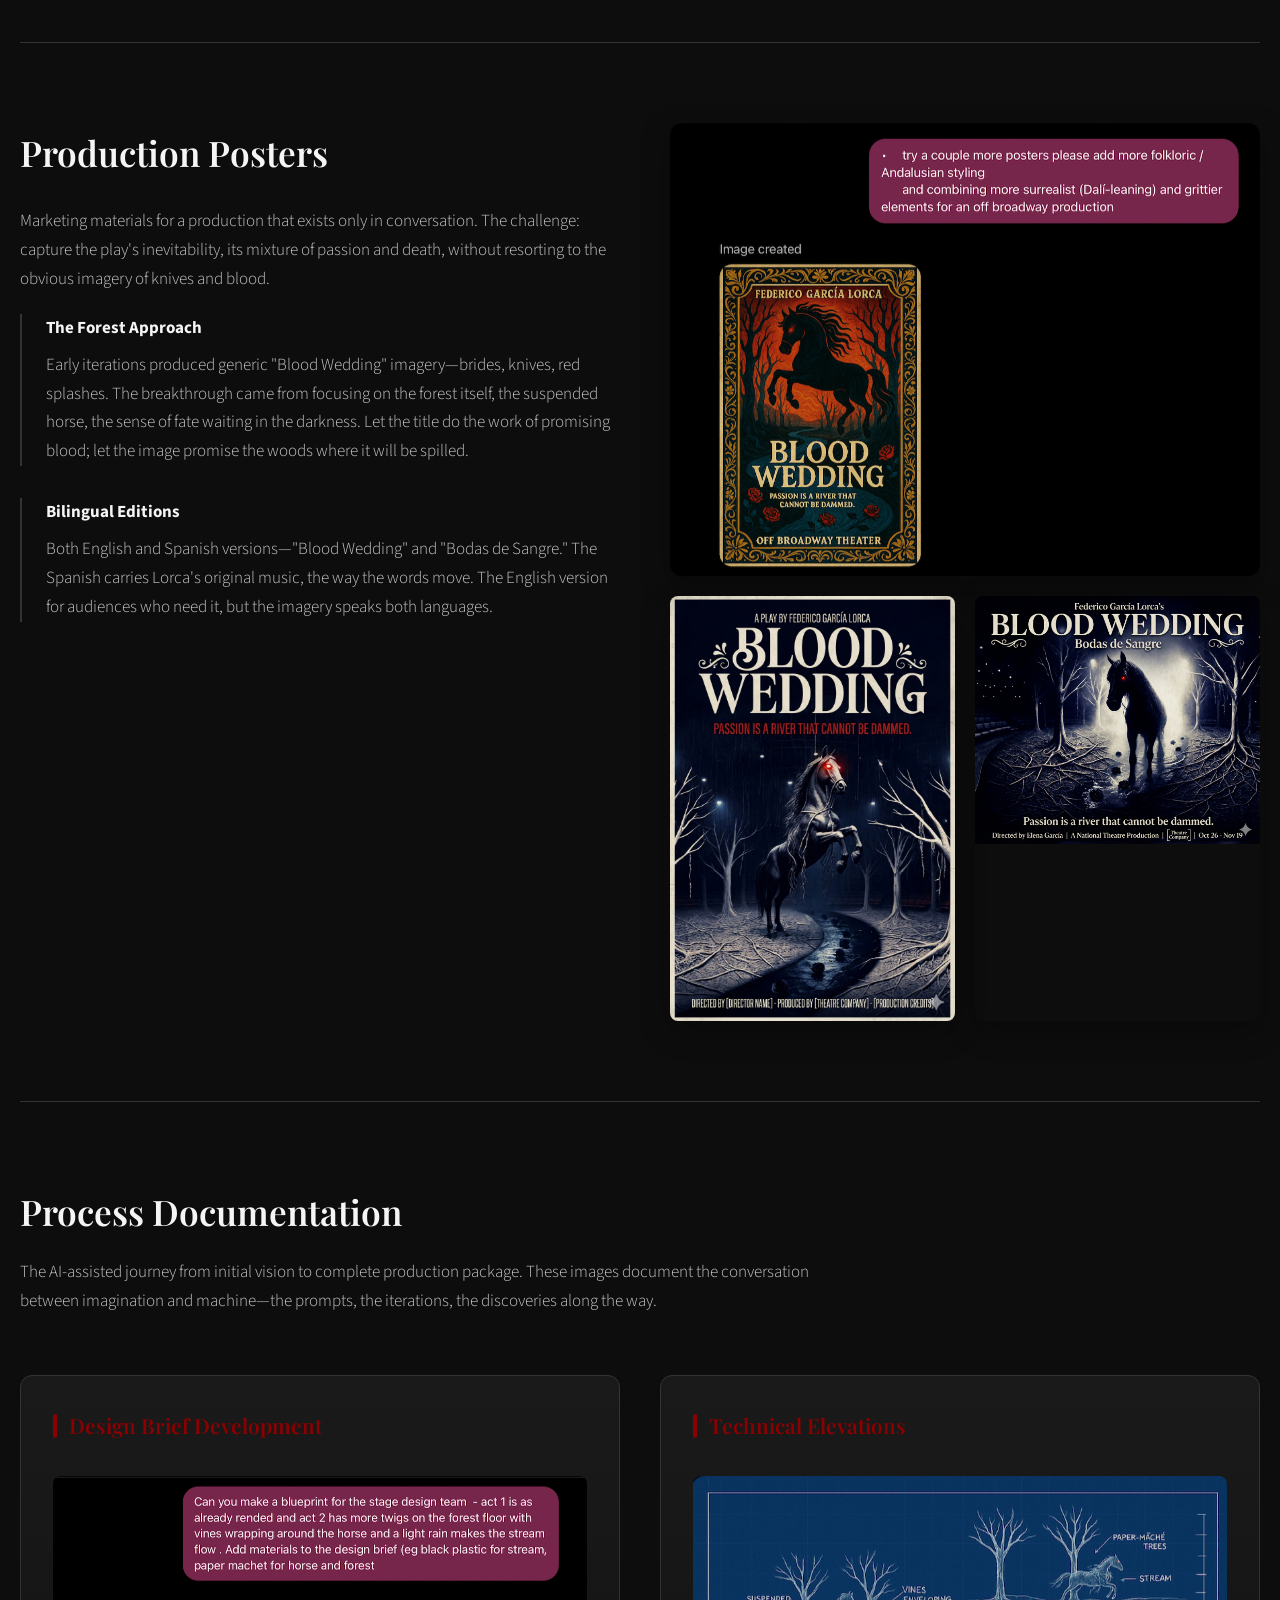
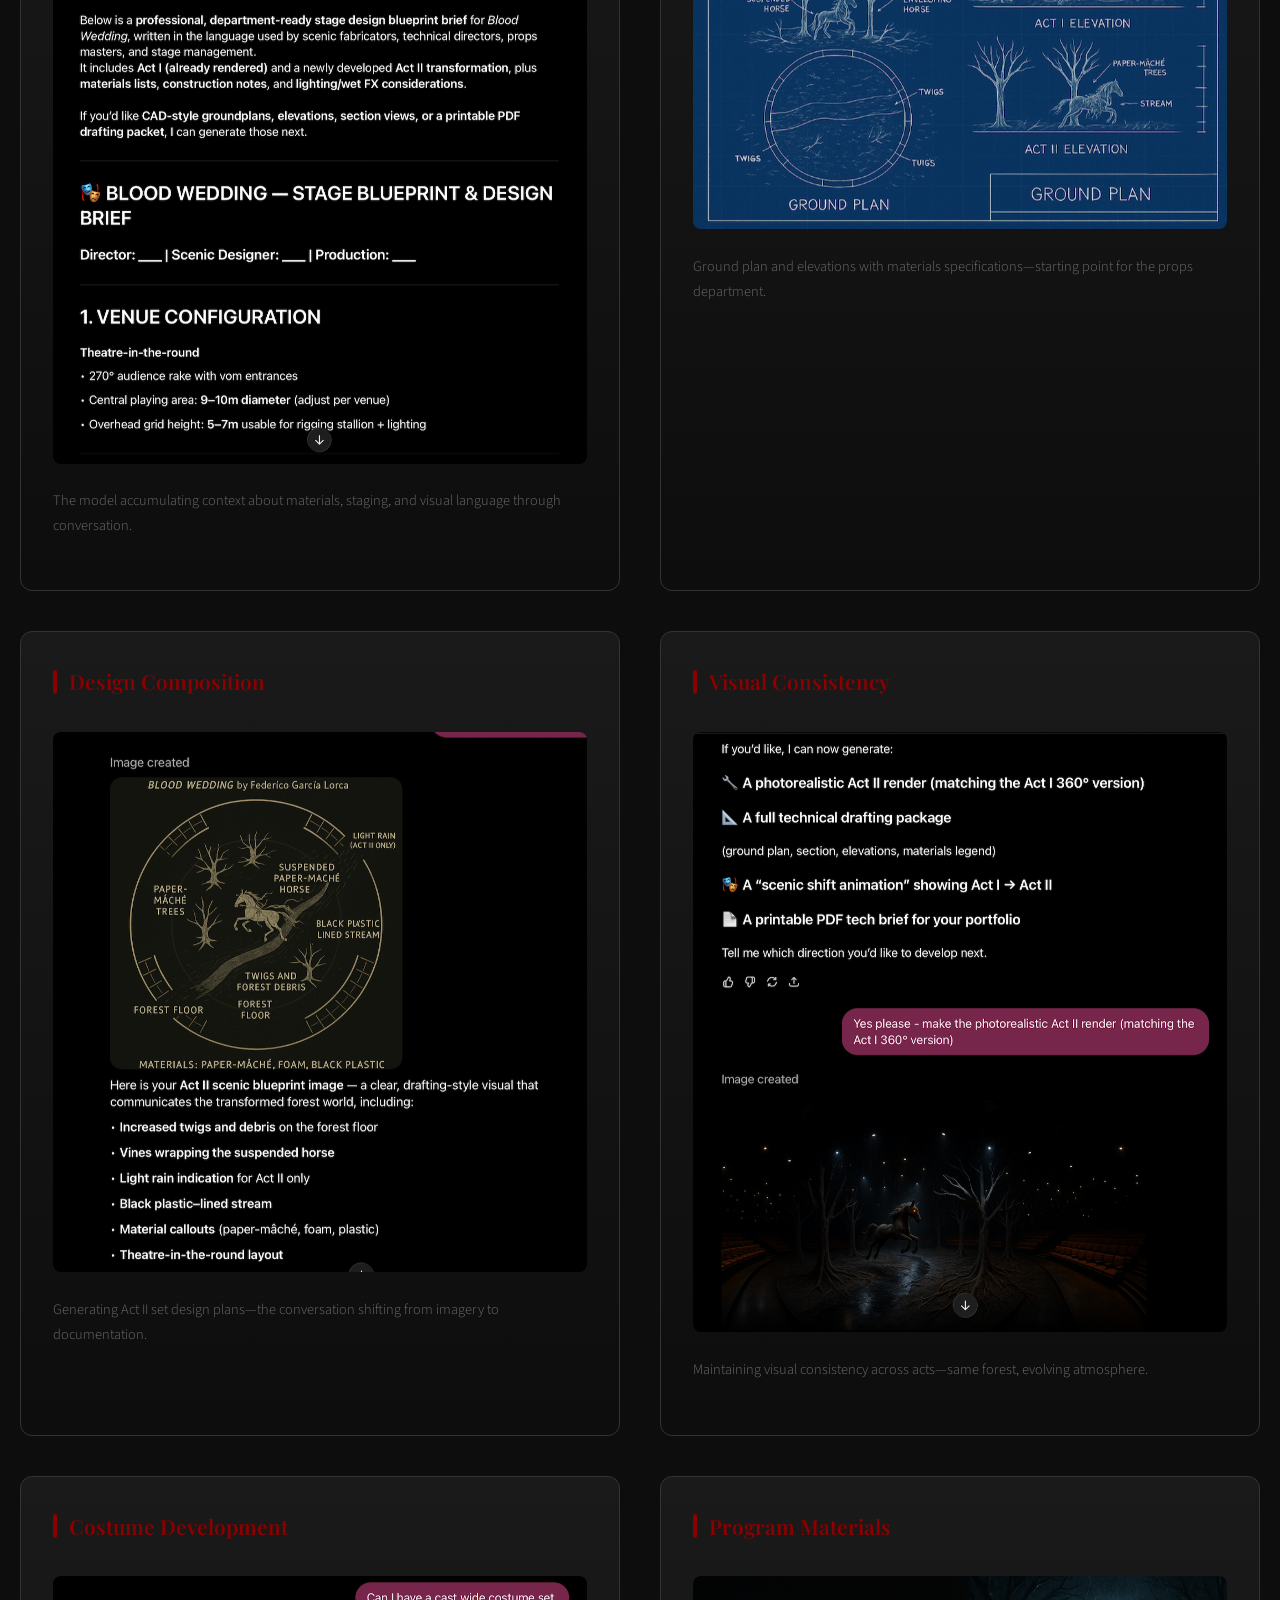
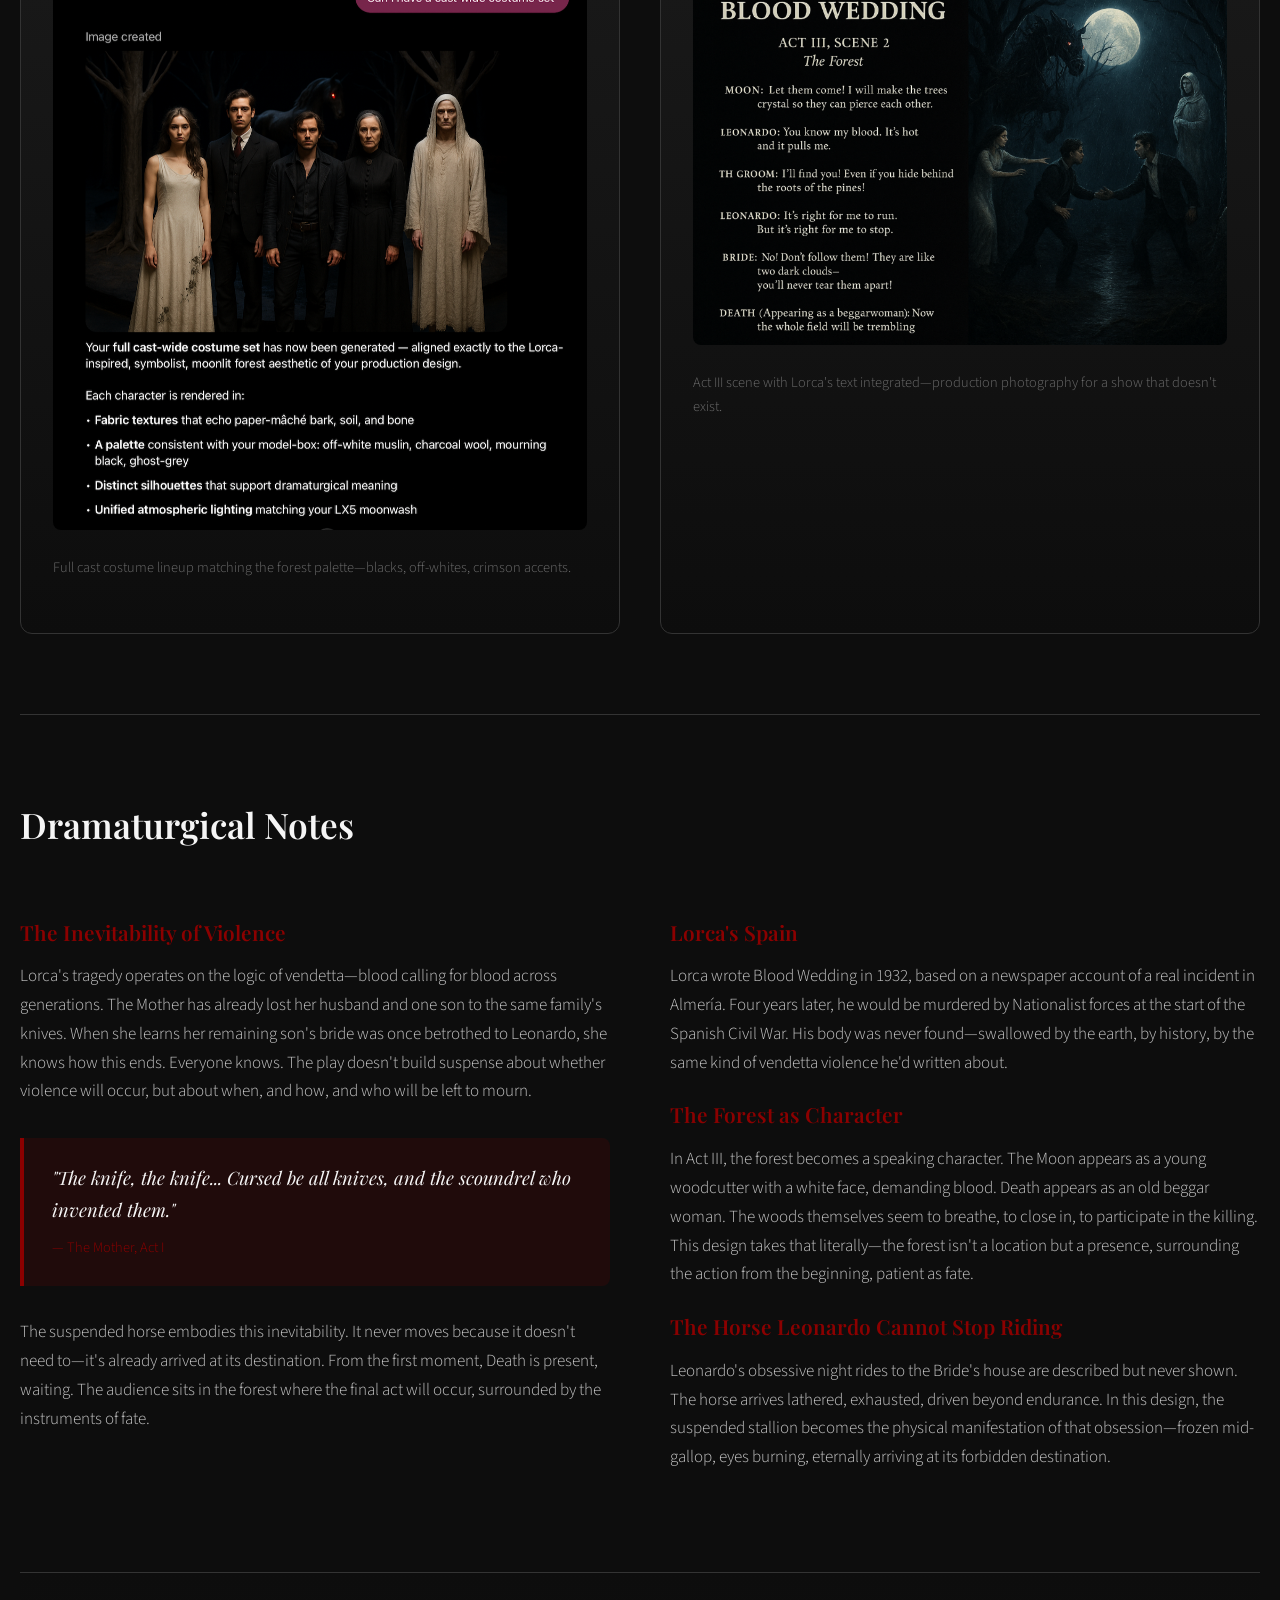
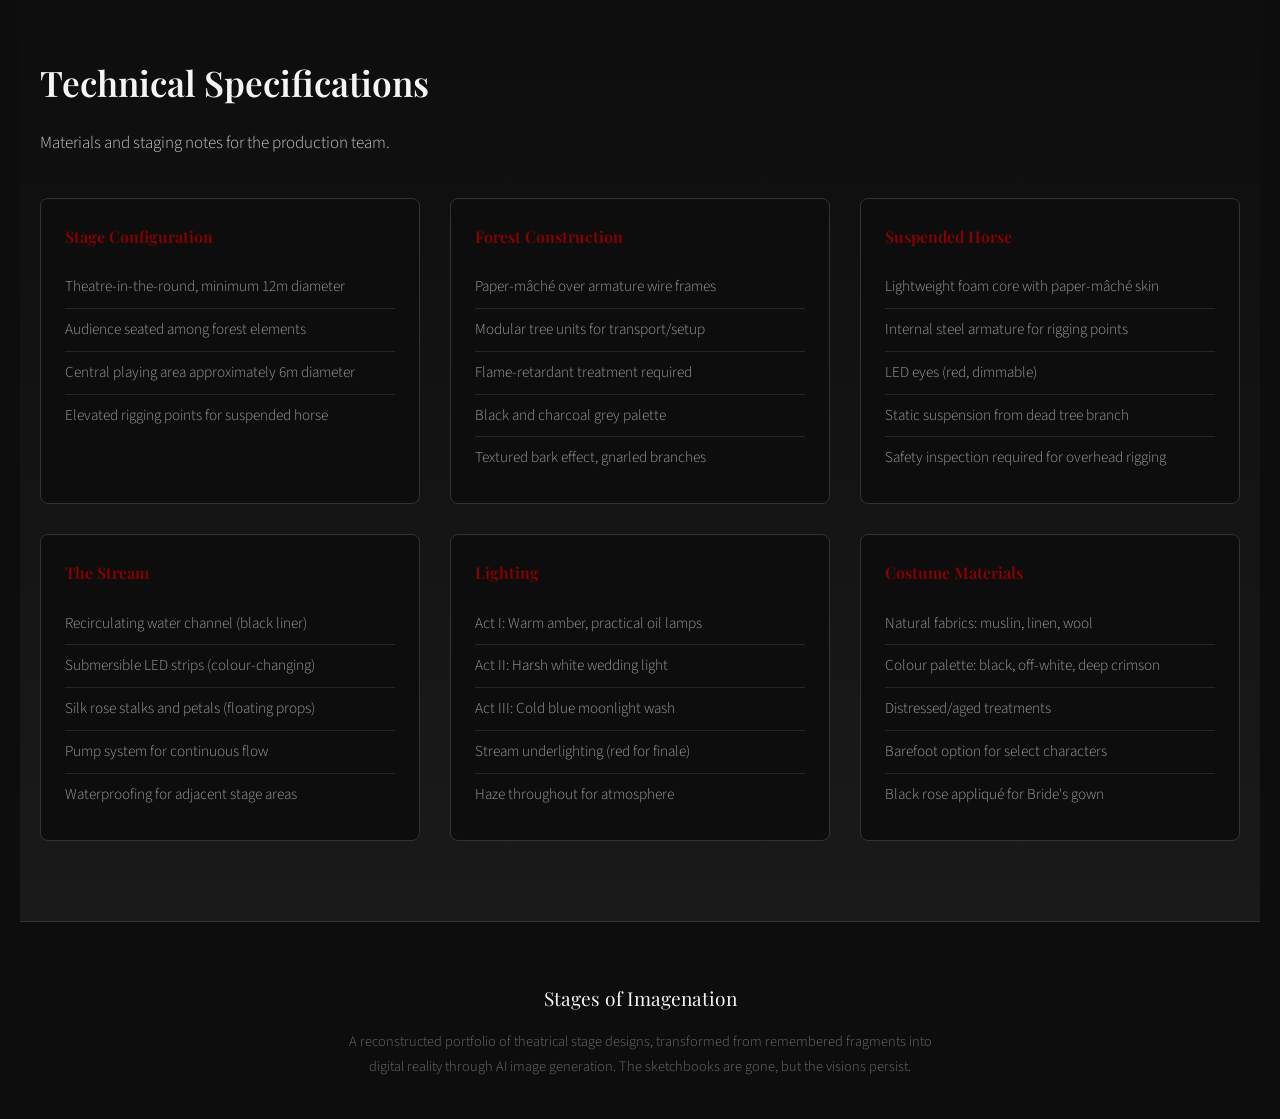
==== commit 11971e33: "Change image file extensions to uppercase JPG Updated image file extensions from .jpg to .JPG for co" ====
--- a/3-ai-post-Image-gen-BW-creative-project.html
+++ b/3-ai-post-Image-gen-BW-creative-project.html
@@ -825,11 +825,11 @@
                 <figcaption>Paper-mâché texture—handmade, folkloric</figcaption>
             </figure>
             <figure class="gallery-item">
-                <img src="assets/BWgal1.jpg" alt="Production gallery image 1">
+                <img src="assets/BWgal1.JPG" alt="Production gallery image 1">
                 <figcaption>Production render—atmospheric haze through trees</figcaption>
             </figure>
             <figure class="gallery-item">
-                <img src="assets/BWgal2.jpg" alt="Production gallery image 2">
+                <img src="assets/BWgal2.JPG" alt="Production gallery image 2">
                 <figcaption>The stream detail—roses floating downstream</figcaption>
             </figure>
             <figure class="gallery-item">
